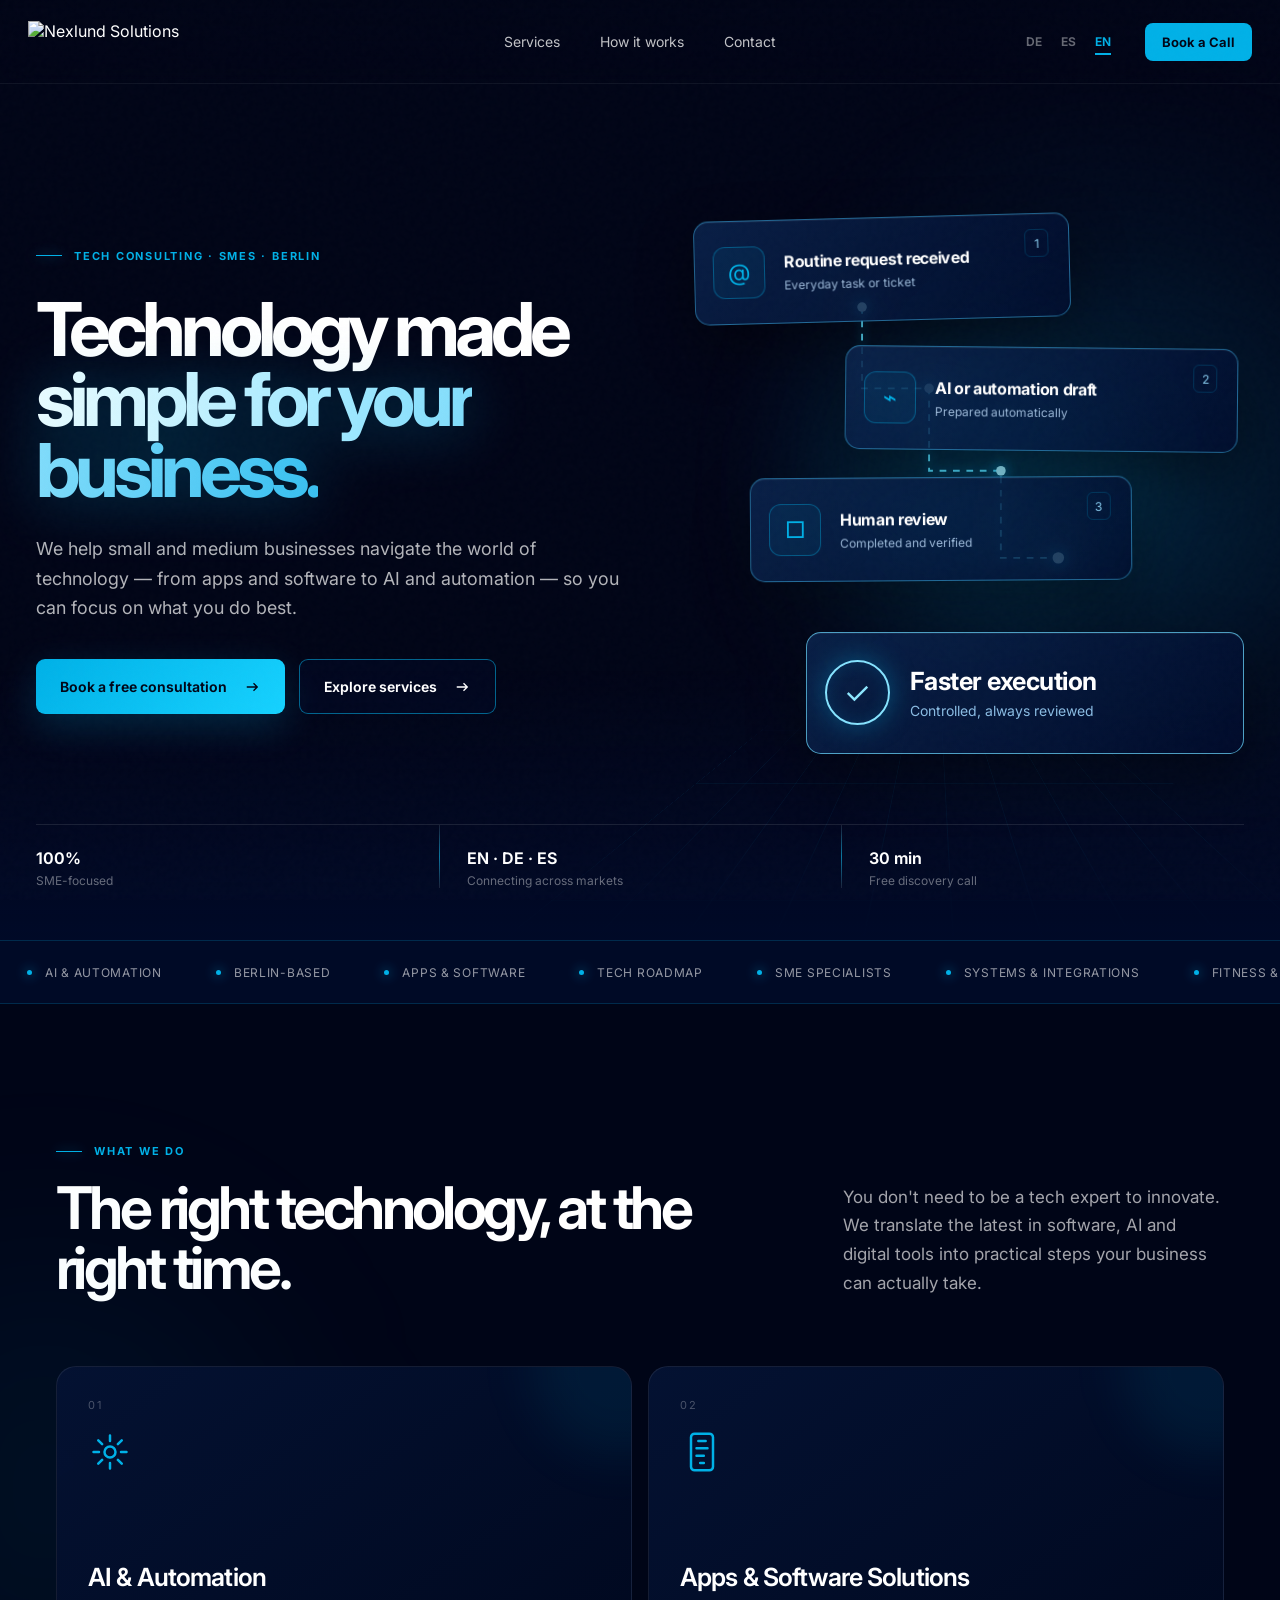
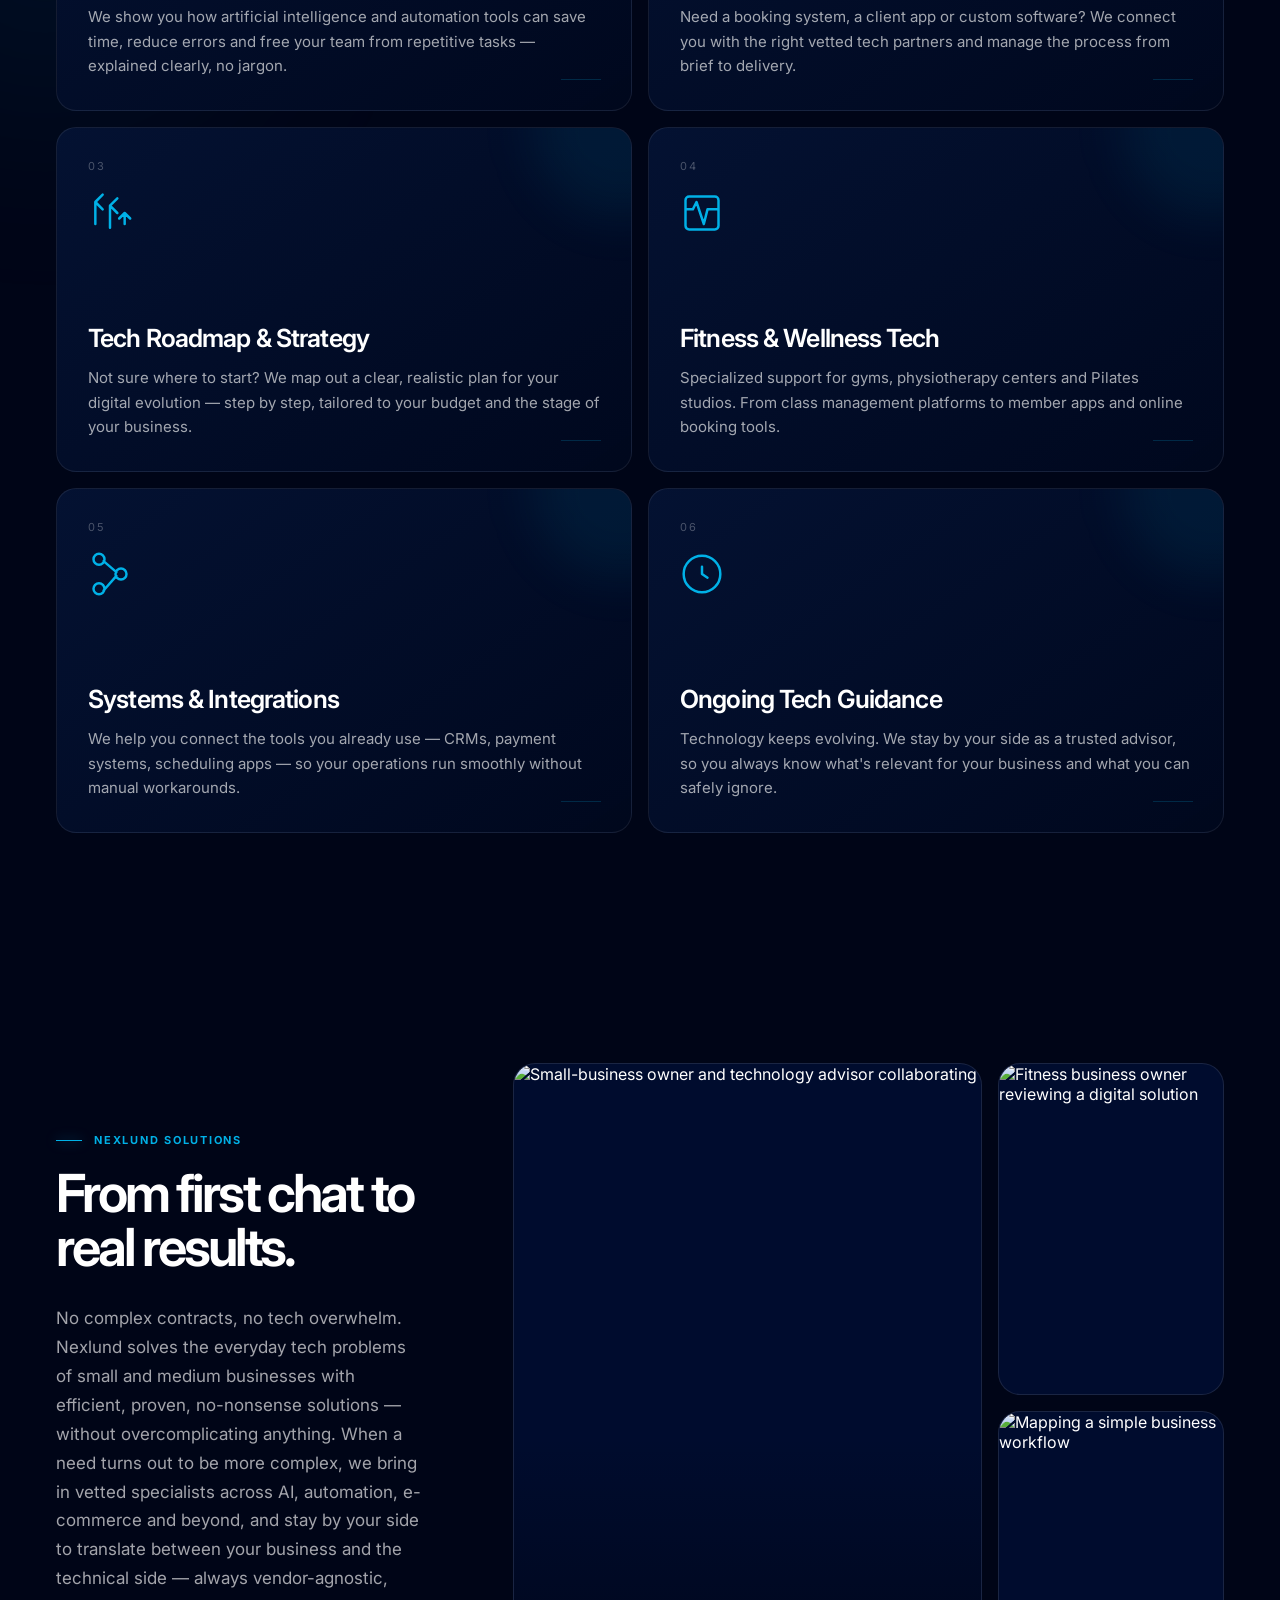
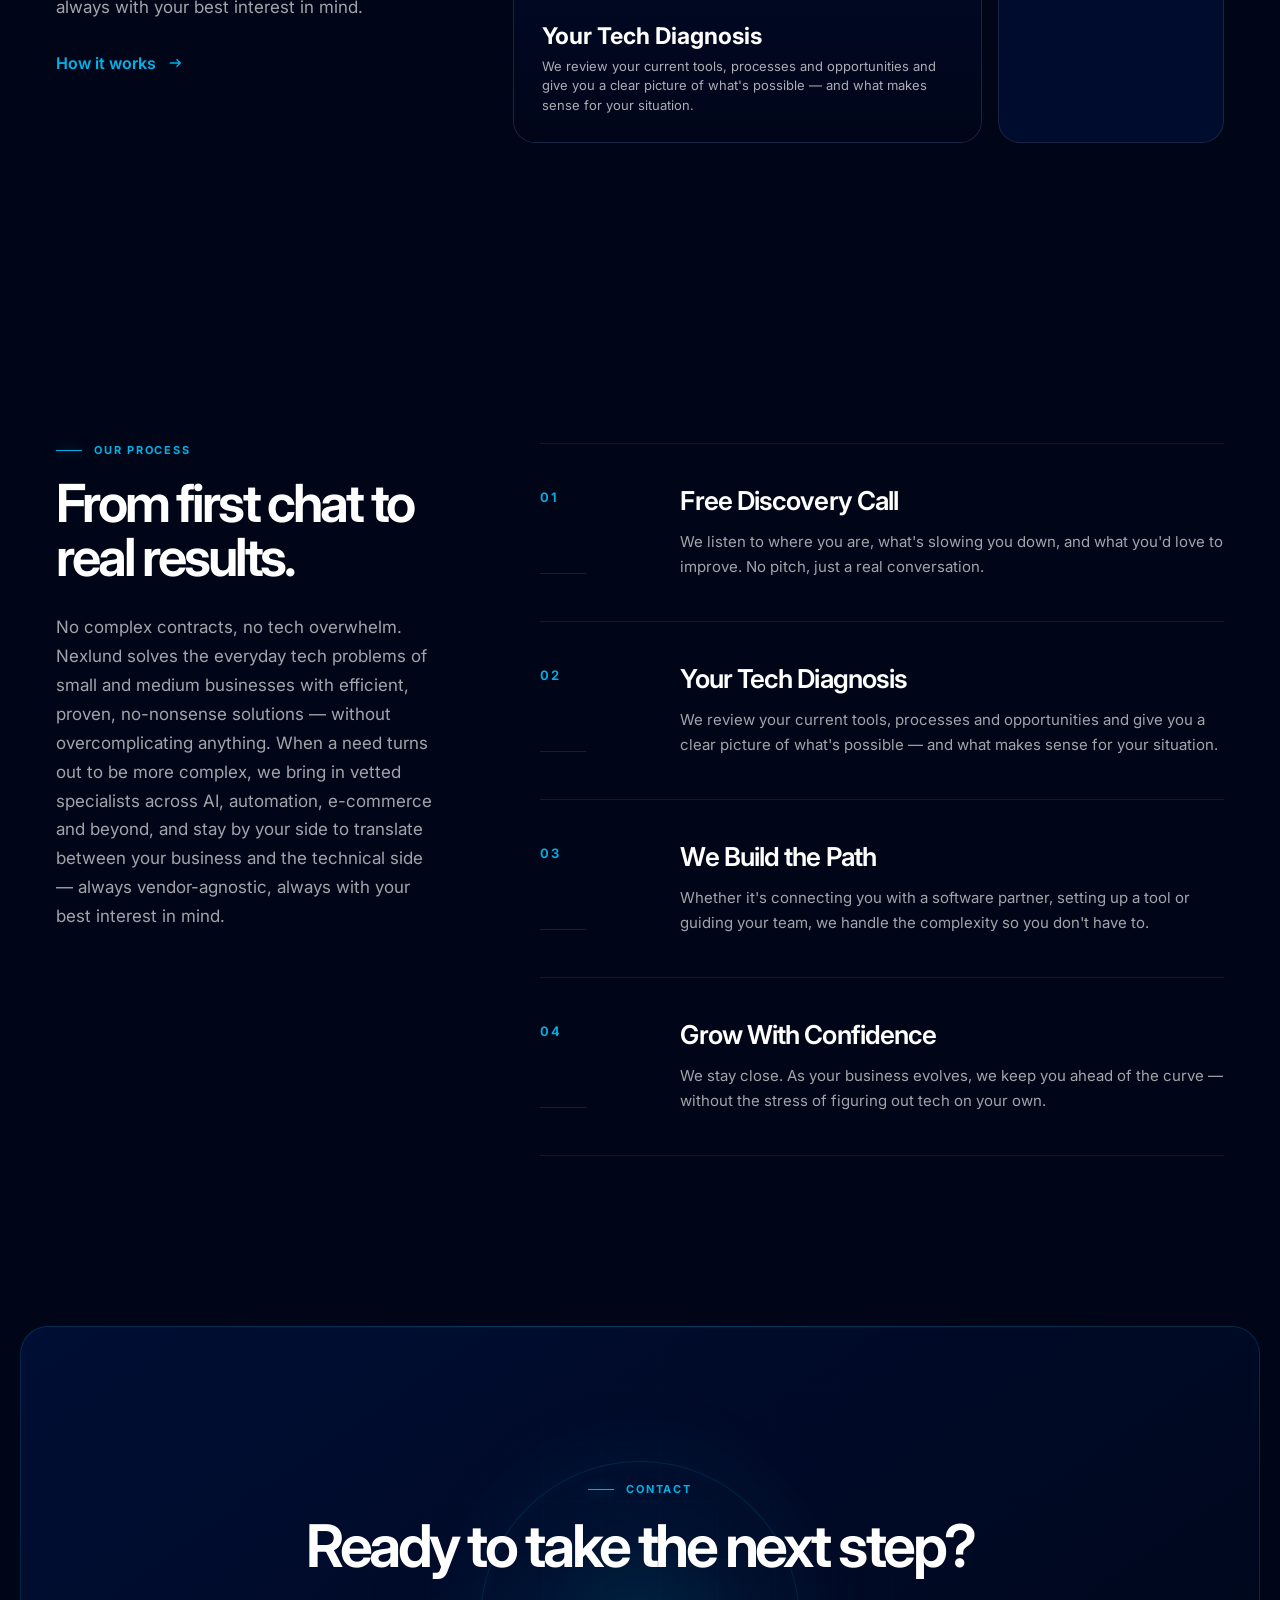
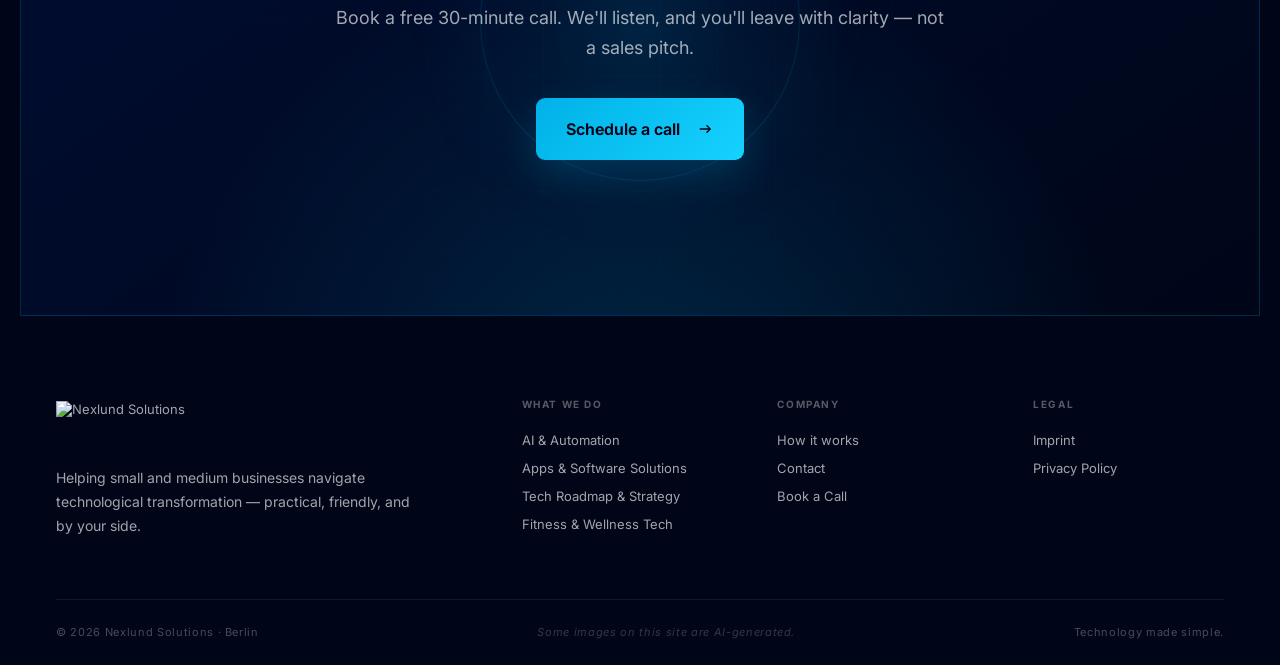
==== en/index.html @ a43f94d7 "Rename ENindex.html to en/index.html" ====
<!doctype html>
<html lang="en">
  <head>
    <meta charset="UTF-8" />
    <meta name="viewport" content="width=device-width, initial-scale=1.0" />
    <title>Tech Consulting, AI &amp; Automation for SMEs | Nexlund</title>
    <meta name="description" content="Nexlund helps small and medium businesses simplify technology with apps, software, AI and automation. Based in Berlin. Book a free consultation." />
    <link rel="canonical" href="https://nexlund.tech/en/" />
    <link rel="alternate" hreflang="de" href="https://nexlund.tech/" />
    <link rel="alternate" hreflang="es" href="https://nexlund.tech/es/" />
    <link rel="alternate" hreflang="en" href="https://nexlund.tech/en/" />
    <link rel="alternate" hreflang="x-default" href="https://nexlund.tech/" />
    <meta property="og:type" content="website" />
    <meta property="og:site_name" content="Nexlund Solutions" />
    <meta property="og:locale" content="en_US" />
    <meta property="og:url" content="https://nexlund.tech/en/" />
    <meta property="og:title" content="Tech Consulting, AI &amp; Automation for SMEs | Nexlund" />
    <meta property="og:description" content="Nexlund helps small and medium businesses simplify technology with apps, software, AI and automation. Based in Berlin. Book a free consultation." />
    <meta property="og:image" content="https://nexlund.tech/Images/Logo%20Nexlund.png" />
    <meta name="twitter:card" content="summary" />
    <meta name="twitter:title" content="Tech Consulting, AI &amp; Automation for SMEs | Nexlund" />
    <meta name="twitter:description" content="Nexlund helps small and medium businesses simplify technology with apps, software, AI and automation. Based in Berlin. Book a free consultation." />
    <meta name="twitter:image" content="https://nexlund.tech/Images/Logo%20Nexlund.png" />
    <meta name="theme-color" content="#000517" />
    <link rel="icon" href="/Images/Logo%20Nexlund.png" type="image/png" />
    <link rel="apple-touch-icon" href="/Images/Logo%20Nexlund.png" />
    <link rel="preconnect" href="https://fonts.googleapis.com" />
    <link rel="preconnect" href="https://fonts.gstatic.com" crossorigin />
    <link href="https://fonts.googleapis.com/css2?family=Inter:wght@400;500;600;700&amp;display=swap" rel="stylesheet" />
    <link rel="stylesheet" href="/assets/site.css" />
    <script type="module" src="/assets/site.js"></script>
  </head>
  <body>
    <div id="root"><main><header class="site-header"><a class="brand" href="#home" aria-label="Nexlund home"><img alt="Nexlund Solutions" src="/Images/Logo Nexlund.png"></a><nav aria-label="Main navigation"><a href="#services">Services</a><a href="#how">How it works</a><a href="#contact">Contact</a></nav><div class="header-actions"><div class="language" aria-label="Language selector"><a class="" href="/" lang="de" hreflang="de">de</a><a class="" href="/es/" lang="es" hreflang="es">es</a><a class="active" href="/en/" aria-current="page" lang="en" hreflang="en">en</a></div><a class="nav-cta" href="#contact">Book a Call</a></div><button class="menu-button " aria-label="Toggle menu" aria-expanded="false"><i></i><i></i><i></i></button></header><div class="mobile-nav "><a href="#services">Services</a><a href="#how">How it works</a><a href="#contact">Contact</a><div class="language"><a class="" href="/" lang="de" hreflang="de">de</a><a class="" href="/es/" lang="es" hreflang="es">es</a><a class="active" href="/en/" aria-current="page" lang="en" hreflang="en">en</a></div></div><section class="hero" id="home"><div class="hero-grid"></div><div class="hero-copy"><div class="eyebrow"><span></span>Tech Consulting · SMEs · Berlin</div><h1>Technology made<br><strong>simple for your business.</strong></h1><p>We help small and medium businesses navigate the world of technology — from apps and software to AI and automation — so you can focus on what you do best.</p><div class="hero-actions"><a class="button primary" href="#contact">Book a free consultation<svg viewBox="0 0 24 24" aria-hidden="true"><path d="M5 12h14m-5-5 5 5-5 5"></path></svg></a><a class="button secondary" href="#services">Explore services<svg viewBox="0 0 24 24" aria-hidden="true"><path d="M5 12h14m-5-5 5 5-5 5"></path></svg></a></div></div><div class="workflow" aria-label="Example of a simple AI-assisted workflow"><div class="workflow-glow"></div><div class="flow-card flow-one"><span class="flow-icon">@</span><span><b>Routine request received</b><small>Everyday task or ticket</small></span><em>1</em></div><div class="flow-card flow-two"><span class="flow-icon">⌁</span><span><b>AI or automation draft</b><small>Prepared automatically</small></span><em>2</em></div><div class="flow-card flow-three"><span class="flow-icon">□</span><span><b>Human review</b><small>Completed and verified</small></span><em>3</em></div><div class="flow-card flow-result"><span class="result-check">✓</span><span><b>Faster execution</b><small>Controlled, always reviewed</small></span></div><svg class="flow-line" viewBox="0 0 430 470" aria-hidden="true"><path d="M115 70v85h70v86h75v91h60"></path><circle cx="115" cy="70" r="5"></circle><circle cx="185" cy="155" r="5"></circle><circle cx="260" cy="241" r="5"></circle><circle cx="320" cy="332" r="6"></circle></svg></div><div class="outcomes" aria-label="Highlights"><div><span>100%</span><small>SME-focused</small></div><div><span>EN · DE · ES</span><small>Connecting across markets</small></div><div><span>30 min</span><small>Free discovery call</small></div></div></section><div class="ticker" aria-hidden="true"><div><span><i></i>AI &amp; Automation</span><span><i></i>Berlin-based</span><span><i></i>Apps &amp; Software</span><span><i></i>Tech Roadmap</span><span><i></i>SME Specialists</span><span><i></i>Systems &amp; Integrations</span><span><i></i>Fitness &amp; Wellness Tech</span><span><i></i>No jargon</span><span><i></i>AI &amp; Automation</span><span><i></i>Berlin-based</span><span><i></i>Apps &amp; Software</span><span><i></i>Tech Roadmap</span></div></div><section class="section services-section" id="services"><div class="section-head"><div><div class="eyebrow"><span></span>What we do</div><h2>The right technology, at the right time.</h2></div><p>You don't need to be a tech expert to innovate. We translate the latest in software, AI and digital tools into practical steps your business can actually take.</p></div><div class="service-grid"><article class="service-card service-1"><span class="service-index">01</span><svg viewBox="0 0 24 24" aria-hidden="true"><path d="M12 3v3m0 12v3M3 12h3m12 0h3M5.6 5.6l2.1 2.1m8.6 8.6 2.1 2.1m0-12.8-2.1 2.1M7.7 16.3l-2.1 2.1M9 12a3 3 0 1 0 6 0 3 3 0 0 0-6 0Z"></path></svg><h3>AI &amp; Automation</h3><p>We show you how artificial intelligence and automation tools can save time, reduce errors and free your team from repetitive tasks — explained clearly, no jargon.</p><i class="card-line"></i></article><article class="service-card service-2"><span class="service-index">02</span><svg viewBox="0 0 24 24" aria-hidden="true"><path d="M8 2h8a2 2 0 0 1 2 2v16a2 2 0 0 1-2 2H8a2 2 0 0 1-2-2V4a2 2 0 0 1 2-2Zm2 4h4m-5 4h6m-6 4h4m-2 4h2"></path></svg><h3>Apps &amp; Software Solutions</h3><p>Need a booking system, a client app or custom software? We connect you with the right vetted tech partners and manage the process from brief to delivery.</p><i class="card-line"></i></article><article class="service-card service-3"><span class="service-index">03</span><svg viewBox="0 0 24 24" aria-hidden="true"><path d="M4 18V6m0 0 4 4M4 6l4-4m4 18V8m0 0 4 4m-4-4 4-4m4 14v-6m0 0-3 3m3-3 3 3"></path></svg><h3>Tech Roadmap &amp; Strategy</h3><p>Not sure where to start? We map out a clear, realistic plan for your digital evolution — step by step, tailored to your budget and the stage of your business.</p><i class="card-line"></i></article><article class="service-card service-4"><span class="service-index">04</span><svg viewBox="0 0 24 24" aria-hidden="true"><path d="M3 10h4l2-4 4 12 2-8h6M5 21h14a2 2 0 0 0 2-2V5a2 2 0 0 0-2-2H5a2 2 0 0 0-2 2v14a2 2 0 0 0 2 2Z"></path></svg><h3>Fitness &amp; Wellness Tech</h3><p>Specialized support for gyms, physiotherapy centers and Pilates studios. From class management platforms to member apps and online booking tools.</p><i class="card-line"></i></article><article class="service-card service-5"><span class="service-index">05</span><svg viewBox="0 0 24 24" aria-hidden="true"><path d="M6 7a3 3 0 1 0 0-6 3 3 0 0 0 0 6Zm12 8a3 3 0 1 0 0-6 3 3 0 0 0 0 6ZM6 23a3 3 0 1 0 0-6 3 3 0 0 0 0 6Zm2.5-18 7 6m-7 10 7-8"></path></svg><h3>Systems &amp; Integrations</h3><p>We help you connect the tools you already use — CRMs, payment systems, scheduling apps — so your operations run smoothly without manual workarounds.</p><i class="card-line"></i></article><article class="service-card service-6"><span class="service-index">06</span><svg viewBox="0 0 24 24" aria-hidden="true"><path d="M12 22a10 10 0 1 0 0-20 10 10 0 0 0 0 20Zm0-14v4l3 2"></path></svg><h3>Ongoing Tech Guidance</h3><p>Technology keeps evolving. We stay by your side as a trusted advisor, so you always know what's relevant for your business and what you can safely ignore.</p><i class="card-line"></i></article></div></section><section class="story-section"><div class="story-copy"><div class="eyebrow"><span></span>Nexlund Solutions</div><h2>From first chat to real results.</h2><p>No complex contracts, no tech overwhelm. Nexlund solves the everyday tech problems of small and medium businesses with efficient, proven, no-nonsense solutions — without overcomplicating anything. When a need turns out to be more complex, we bring in vetted specialists across AI, automation, e-commerce and beyond, and stay by your side to translate between your business and the technical side — always vendor-agnostic, always with your best interest in mind.</p><a class="text-link" href="#how">How it works<svg viewBox="0 0 24 24" aria-hidden="true"><path d="M5 12h14m-5-5 5 5-5 5"></path></svg></a></div><div class="photo-grid"><figure class="photo-main"><img loading="lazy" decoding="async" alt="Small-business owner and technology advisor collaborating" src="/assets/story-1.webp"><figcaption><b>Your Tech Diagnosis</b><span>We review your current tools, processes and opportunities and give you a clear picture of what's possible — and what makes sense for your situation.</span></figcaption></figure><figure class="photo-small photo-fitness"><img loading="lazy" decoding="async" alt="Fitness business owner reviewing a digital solution" src="/assets/story-2.webp"></figure><figure class="photo-small photo-detail"><img loading="lazy" decoding="async" alt="Mapping a simple business workflow" src="/assets/story-3.webp"></figure></div></section><section class="section process-section" id="how"><div class="process-title"><div class="eyebrow"><span></span>Our process</div><h2>From first chat to real results.</h2><p>No complex contracts, no tech overwhelm. Nexlund solves the everyday tech problems of small and medium businesses with efficient, proven, no-nonsense solutions — without overcomplicating anything. When a need turns out to be more complex, we bring in vetted specialists across AI, automation, e-commerce and beyond, and stay by your side to translate between your business and the technical side — always vendor-agnostic, always with your best interest in mind.</p></div><div class="process-list"><article><div class="step-marker"><span>01</span><i></i></div><div><h3>Free Discovery Call</h3><p>We listen to where you are, what's slowing you down, and what you'd love to improve. No pitch, just a real conversation.</p></div></article><article><div class="step-marker"><span>02</span><i></i></div><div><h3>Your Tech Diagnosis</h3><p>We review your current tools, processes and opportunities and give you a clear picture of what's possible — and what makes sense for your situation.</p></div></article><article><div class="step-marker"><span>03</span><i></i></div><div><h3>We Build the Path</h3><p>Whether it's connecting you with a software partner, setting up a tool or guiding your team, we handle the complexity so you don't have to.</p></div></article><article><div class="step-marker"><span>04</span><i></i></div><div><h3>Grow With Confidence</h3><p>We stay close. As your business evolves, we keep you ahead of the curve — without the stress of figuring out tech on your own.</p></div></article></div></section><section class="cta-section" id="contact"><div class="cta-orb"></div><div class="eyebrow"><span></span>Contact</div><h2>Ready to take the next step?</h2><p>Book a free 30-minute call. We'll listen, and you'll leave with clarity — not a sales pitch.</p><a class="button primary large" href="https://calendly.com/martinus-sk/nexlund" target="_blank" rel="noopener">Schedule a call<svg viewBox="0 0 24 24" aria-hidden="true"><path d="M5 12h14m-5-5 5 5-5 5"></path></svg></a></section><footer><div class="footer-main"><div><a class="brand" href="#home" aria-label="Nexlund home"><img alt="Nexlund Solutions" src="/Images/Logo Nexlund.png"></a><p>Helping small and medium businesses navigate technological transformation — practical, friendly, and by your side.</p></div><div><b>What we do</b><a href="#services">AI &amp; Automation</a><a href="#services">Apps &amp; Software Solutions</a><a href="#services">Tech Roadmap &amp; Strategy</a><a href="#services">Fitness &amp; Wellness Tech</a></div><div><b>Company</b><a href="#how">How it works</a><a href="#contact">Contact</a><a href="#contact">Book a Call</a></div><div><b>Legal</b><button>Imprint</button><button>Privacy Policy</button></div></div><div class="footer-bottom"><span>© 2026 Nexlund Solutions · Berlin</span><span>Some images on this site are AI-generated.</span><span>Technology made simple.</span></div></footer></main></div>
  </body>
</html>
---- assets/site.css ----
:root{--night:#000517;--deep:#000c2e;--ink:#00091f;--cyan:#00b1e7;--cyan-dark:#0089b8;--white:#fff;--muted:#ffffffa3;--muted-soft:#fff6;--line:#00b1e733;--line-soft:#ffffff14}*{box-sizing:border-box}html{scroll-behavior:smooth}body{background:var(--night);color:var(--white);font-family:var(--font-geist,Inter), Arial, sans-serif;margin:0;overflow-x:hidden}button,a{font:inherit}a,button{color:inherit}::selection{background:var(--cyan);color:var(--night)}body:before{content:"";pointer-events:none;z-index:50;opacity:.13;background-image:url("data:image/svg+xml,%3Csvg viewBox='0 0 180 180' xmlns='http://www.w3.org/2000/svg'%3E%3Cfilter id='n'%3E%3CfeTurbulence type='fractalNoise' baseFrequency='.92' numOctaves='3' stitchTiles='stitch'/%3E%3C/filter%3E%3Crect width='100%25' height='100%25' filter='url(%23n)' opacity='.14'/%3E%3C/svg%3E");position:fixed;inset:0}.site-header{z-index:40;-webkit-backdrop-filter:blur(18px);backdrop-filter:blur(18px);background:linear-gradient(#000517fa,#000517c2);border-bottom:1px solid #ffffff0f;grid-template-columns:1fr auto 1fr;align-items:center;gap:42px;height:84px;padding:0 max(28px,50vw - 720px);display:grid;position:fixed;inset:0 0 auto}.brand{align-items:center;width:max-content;text-decoration:none;display:inline-flex}.brand img{object-fit:contain;width:auto;height:42px;display:block}.site-header nav{align-items:center;gap:40px;display:flex}.site-header nav a{color:#ffffffc2;white-space:nowrap;font-size:14px;text-decoration:none;transition:color .25s}.site-header nav a:hover{color:var(--cyan)}.header-actions{justify-self:end;align-items:center;gap:26px;display:flex}.language{gap:3px;display:flex}.language a{color:var(--muted-soft);text-transform:uppercase;cursor:pointer;background:0 0;border:0;padding:9px 8px;font-size:12px;font-weight:650;position:relative}.language a:after{content:"";background:var(--cyan);height:2px;transition:transform .22s;position:absolute;bottom:3px;left:8px;right:8px;transform:scaleX(0)}.language a.active{color:var(--cyan)}.language a.active:after{transform:scaleX(1)}.nav-cta{background:var(--cyan);color:var(--night);border-radius:8px;padding:11px 17px;font-size:13px;font-weight:680;text-decoration:none;transition:transform .2s,box-shadow .2s}.nav-cta:hover{transform:translateY(-2px);box-shadow:0 10px 30px #00b1e742}.menu-button{border:1px solid var(--line);cursor:pointer;background:#00b1e70d;border-radius:50%;justify-self:end;width:42px;height:42px;padding:10px 9px;display:none}.menu-button i{background:var(--cyan);height:1px;margin:5px 0;transition:all .2s;display:block}.menu-button.open i:first-child{transform:translateY(6px)rotate(45deg)}.menu-button.open i:nth-child(2){opacity:0}.menu-button.open i:last-child{transform:translateY(-6px)rotate(-45deg)}.mobile-nav{display:none}.hero{grid-template-columns:minmax(0,1.03fr) minmax(470px,.97fr);align-items:center;gap:50px;max-width:1600px;min-height:940px;margin:0 auto;padding:178px max(36px,50% - 685px) 155px;display:grid;position:relative;overflow:hidden}.hero:before{content:"";filter:blur(20px);background:radial-gradient(circle,#00b1e72b,#00b1e70a 44%,#0000 70%);border-radius:50%;width:850px;height:850px;animation:8s ease-in-out infinite breathe;position:absolute;top:60px;right:-260px}.hero:after{content:"";pointer-events:none;background:linear-gradient(#0000,#000c2eb8);height:270px;position:absolute;inset:auto 0 0}.hero-grid{z-index:-1;opacity:.42;transform-origin:bottom;background-image:linear-gradient(var(--line) 1px,transparent 1px),linear-gradient(90deg,var(--line) 1px,transparent 1px);background-size:72px 72px;position:absolute;inset:80px 0 0 46%;transform:perspective(560px)rotateX(58deg)scale(1.25);-webkit-mask-image:linear-gradient(#0000 0,#000 28% 75%,#0000 100%);mask-image:linear-gradient(#0000 0,#000 28% 75%,#0000 100%)}.hero-copy{z-index:3;max-width:760px;animation:.75s both heroIn;position:relative}.eyebrow{color:var(--cyan);text-transform:uppercase;letter-spacing:.16em;align-items:center;gap:12px;font-size:11px;font-weight:690;display:flex}.eyebrow span{background:var(--cyan);width:26px;height:1px;box-shadow:0 0 12px #00b1e7b3}.hero h1{letter-spacing:-.068em;max-width:760px;margin:31px 0 29px;font-size:clamp(62px,5.8vw,92px);font-weight:710;line-height:.95}.hero h1 strong{background:linear-gradient(100deg,#eafcff 0%,#9fe8ff 22%,#3fc3f2 48%,#0aa3e0 72%,#0a6fb8 100%);background-size:200% auto;-webkit-background-clip:text;background-clip:text;color:transparent;-webkit-text-fill-color:transparent;filter:drop-shadow(0 2px 30px #00b1e759);font-weight:inherit;animation:9s ease-in-out infinite heroShine}@keyframes heroShine{0%,100%{background-position:0% 50%}50%{background-position:100% 50%}}.hero-copy>p{color:#ffffffb3;max-width:650px;margin:0;font-size:clamp(17px,1.4vw,20px);line-height:1.64}.hero-actions{gap:14px;margin-top:37px;display:flex}.button{border-radius:9px;justify-content:center;align-items:center;gap:16px;min-height:55px;padding:0 24px;font-size:14px;font-weight:650;text-decoration:none;transition:transform .22s,box-shadow .22s,border-color .22s,background .22s;display:inline-flex}.button svg,.text-link svg{fill:none;stroke:currentColor;stroke-width:1.8px;width:18px;height:18px;transition:transform .22s}.button:hover,.text-link:hover{transform:translateY(-2px)}.button:hover svg,.text-link:hover svg{transform:translate(4px)}.button.primary{color:var(--night);background:linear-gradient(135deg,#00b1e7,#16d2ff);box-shadow:0 12px 38px #00b1e733}.button.primary:hover{box-shadow:0 18px 45px #00b1e754}.button.secondary{color:#fff;-webkit-backdrop-filter:blur(12px);backdrop-filter:blur(12px);background:#000c2e61;border:1px solid #00b1e78c}.button.secondary:hover{border-color:var(--cyan);background:#00b1e714}.workflow{z-index:3;height:560px;animation:.8s .13s both heroIn;position:relative}.workflow-glow{filter:blur(42px);background:radial-gradient(circle,#00b1e733,#0000 60%);position:absolute;inset:20% 0}.flow-card{-webkit-backdrop-filter:blur(18px);backdrop-filter:blur(18px);background:linear-gradient(135deg,#0a234ce0,#000c2ebf);border:1px solid #44c7ff75;border-radius:15px;grid-template-columns:56px 1fr 26px;align-items:center;gap:15px;height:104px;padding:15px 18px;display:grid;position:absolute;box-shadow:0 22px 55px #00000059,inset 0 1px #ffffff0f}.flow-card b{letter-spacing:-.02em;font-size:16px;display:block}.flow-card small{color:#9bb8d8;margin-top:6px;font-size:12px;display:block}.flow-card em{border:1px solid var(--line);color:#87cbef;border-radius:6px;align-self:start;place-items:center;width:24px;height:28px;font-size:12px;font-style:normal;display:grid}.flow-icon{width:52px;height:52px;color:var(--cyan);background:#00b1e70f;border:1px solid #00b1e761;border-radius:12px;place-items:center;font-size:23px;display:grid}.flow-one{width:67%;animation:6s ease-in-out infinite cardFloat;top:15px;left:2%;transform:rotate(-1.5deg)}.flow-two{width:70%;animation:7s ease-in-out 1s infinite cardFloat;top:145px;right:1%;transform:rotate(.6deg)}.flow-three{width:68%;animation:6.5s ease-in-out .6s infinite cardFloat;top:275px;left:12%;transform:rotate(-.4deg)}.flow-result{border-color:#6cdbffb3;grid-template-columns:70px 1fr;width:78%;height:122px;animation:7.5s ease-in-out 1.5s infinite cardFloat;bottom:8px;right:0}.flow-result b{font-size:25px}.flow-result small{color:#8abce3;font-size:14px}.result-check{color:#8ee7ff;border:2px solid #85e3ff;border-radius:50%;place-items:center;width:65px;height:65px;font-size:31px;display:grid;box-shadow:0 0 28px #00b1e75c,inset 0 0 17px #00b1e724}.flow-line{z-index:-1;width:74%;height:450px;position:absolute;inset:38px 0 auto 12%;overflow:visible}.flow-line path{fill:none;stroke:#59dfff;stroke-width:2px;stroke-dasharray:7 7;filter:drop-shadow(0 0 5px #00b1e7cc);animation:14s linear infinite dash}.flow-line circle{fill:#a9efff;filter:drop-shadow(0 0 7px #00b1e7)}.outcomes{z-index:4;border-top:1px solid #ffffff1a;grid-template-columns:repeat(3,1fr);display:grid;position:absolute;bottom:52px;left:max(36px,50% - 685px);right:max(36px,50% - 685px)}.outcomes div{border-left:1px solid #ffffff1a;padding:23px 27px 0}.outcomes div:first-child{border-left:0;padding-left:0}.outcomes span{color:#fff;font-size:16px;font-weight:650;display:block}.outcomes small{color:var(--muted-soft);margin-top:5px;font-size:12px;display:block}.ticker{border-block:1px solid var(--line);background:#000a26;overflow:hidden}.ticker>div{align-items:center;width:max-content;animation:35s linear infinite ticker;display:flex}.ticker span{color:#ffffff94;letter-spacing:.06em;text-transform:uppercase;white-space:nowrap;align-items:center;gap:13px;min-height:62px;padding:0 27px;font-size:12px;display:flex}.ticker i{background:var(--cyan);width:5px;height:5px;box-shadow:0 0 12px var(--cyan);border-radius:50%}.section{max-width:1440px;margin:0 auto;padding:140px 56px}.section-head{grid-template-columns:1.3fr .7fr;align-items:end;gap:80px;margin-bottom:68px;display:grid}.section h2,.story-section h2,.cta-section h2{letter-spacing:-.06em;max-width:850px;margin:20px 0 0;font-size:clamp(42px,4.6vw,72px);font-weight:650;line-height:1.02}.section-head>p,.process-title>p,.story-copy>p{color:var(--muted);margin:0;font-size:17px;line-height:1.7}.services-section{position:relative}.services-section:before{content:"";filter:blur(110px);background:#00b1e70f;border-radius:50%;width:450px;height:450px;position:absolute;top:260px;left:-180px}.service-grid{grid-template-columns:repeat(12,1fr);gap:16px;display:grid;position:relative}.service-card{border:1px solid var(--line-soft);background:linear-gradient(145deg,#041335eb,#00081ef5);border-radius:20px;flex-direction:column;min-height:345px;padding:31px;transition:transform .3s,border-color .3s,box-shadow .3s;display:flex;position:relative;overflow:hidden}.service-card:before{content:"";filter:blur(25px);background:#00b1e714;border-radius:50%;width:180px;height:180px;transition:all .35s;position:absolute;top:-90px;right:-80px}.service-card:hover{border-color:#00b1e761;transform:translateY(-6px);box-shadow:0 24px 55px #00000040}.service-card:hover:before{background:#00b1e724}.service-1,.service-2,.service-5,.service-6,.service-3,.service-4{grid-column:span 6}.service-card svg{fill:none;width:44px;height:44px;stroke:var(--cyan);stroke-width:1.35px;stroke-linecap:round;stroke-linejoin:round;margin-top:18px}.service-index{color:#ffffff47;letter-spacing:.16em;font-size:11px}.service-card h3{letter-spacing:-.035em;margin:auto 0 13px;font-size:25px;font-weight:620;line-height:1.15}.service-card p{max-width:550px;color:var(--muted);margin:0;font-size:15px;line-height:1.65}.card-line{background:var(--line);width:40px;height:1px;position:absolute;bottom:30px;right:30px}.story-section{grid-template-columns:.68fr 1.32fr;align-items:center;gap:90px;max-width:1600px;margin:20px auto 80px;padding:70px max(56px,50% - 720px);display:grid}.story-copy{max-width:480px}.story-copy h2{font-size:clamp(46px,4.1vw,68px)}.story-copy>p{margin-top:30px}.text-link{width:max-content;color:var(--cyan);align-items:center;gap:10px;margin-top:31px;font-weight:620;text-decoration:none;transition:transform .2s;display:flex}.photo-grid{grid-template-rows:1fr 1fr;grid-template-columns:1.35fr .65fr;gap:16px;min-height:680px;display:grid;position:relative}.photo-grid figure{background:var(--deep);border:1px solid #ffffff1a;border-radius:22px;margin:0;position:relative;overflow:hidden}.photo-grid img{object-fit:cover;width:100%;height:100%;transition:transform .7s;display:block}.photo-grid figure:hover img{transform:scale(1.025)}.photo-main{grid-row:span 2}.photo-main:after{content:"";background:linear-gradient(#0000,#000517eb);position:absolute;inset:55% 0 0}.photo-main figcaption{z-index:2;flex-direction:column;display:flex;position:absolute;bottom:27px;left:28px;right:28px}.photo-main figcaption b{font-size:23px}.photo-main figcaption span{color:#ffffffab;margin-top:7px;font-size:13px;line-height:1.5}.process-section{grid-template-columns:.72fr 1.28fr;gap:100px;padding-top:150px;display:grid}.process-title{align-self:start;position:sticky;top:130px}.process-title h2{font-size:clamp(46px,4.1vw,68px)}.process-title>p{max-width:520px;margin-top:29px}.process-list{border-top:1px solid var(--line-soft)}.process-list article{border-bottom:1px solid var(--line-soft);grid-template-columns:115px 1fr;gap:25px;padding:42px 0;display:grid}.step-marker{position:relative}.step-marker span{color:var(--cyan);letter-spacing:.1em;font-size:13px;font-weight:650}.step-marker i{background:var(--line);width:46px;height:1px;position:absolute;bottom:5px;left:0}.process-list h3{letter-spacing:-.035em;margin:0 0 13px;font-size:26px;font-weight:620;line-height:1.15}.process-list p{color:var(--muted);margin:0;font-size:15px;line-height:1.67}.cta-section{border:1px solid var(--line);text-align:center;background:radial-gradient(circle at 50% 120%,#00b1e72e,#0000 52%),linear-gradient(145deg,#000e34,#000618);border-radius:28px 28px 0 0;flex-direction:column;justify-content:center;align-items:center;min-height:590px;margin:30px 20px 0;padding:120px 30px;display:flex;position:relative;overflow:hidden}.cta-section:before{content:"";opacity:.42;background-image:linear-gradient(#00b1e712 1px,#0000 1px),linear-gradient(90deg,#00b1e712 1px,#0000 1px);background-size:58px 58px;position:absolute;inset:0;-webkit-mask-image:radial-gradient(circle,#000,#0000 70%);mask-image:radial-gradient(circle,#000,#0000 70%)}.cta-section>*{z-index:2;position:relative}.cta-section h2{max-width:860px}.cta-section>p{max-width:610px;color:var(--muted);margin:27px auto 35px;font-size:18px;line-height:1.65}.button.large{min-height:62px;padding:0 30px;font-size:16px}.cta-orb{z-index:0;border:1px solid #00b1e729;border-radius:50%;width:320px;height:320px;animation:8s ease-in-out infinite orb;position:absolute;box-shadow:0 0 90px #00b1e714,inset 0 0 90px #00b1e70f}footer{max-width:1440px;margin:0 auto;padding:82px 56px 26px}.footer-main{grid-template-columns:2.1fr 1fr 1fr 1fr;gap:65px;padding-bottom:62px;display:grid}.footer-main>div:first-child p{max-width:360px;color:var(--muted);margin:23px 0 0;font-size:14px;line-height:1.7}.footer-main>div:not(:first-child){flex-direction:column;gap:12px;display:flex}.footer-main b{color:#ffffff57;letter-spacing:.16em;text-transform:uppercase;margin-bottom:10px;font-size:10px}.footer-main a,.footer-main button{width:max-content;color:var(--muted);cursor:pointer;background:0 0;border:0;padding:0;font-size:13px;text-decoration:none;transition:color .2s}.footer-main a:hover,.footer-main button:hover{color:var(--cyan)}.footer-bottom{border-top:1px solid var(--line-soft);color:#ffffff47;letter-spacing:.06em;justify-content:space-between;padding-top:25px;font-size:11px;display:flex}.modal-backdrop{z-index:100;-webkit-backdrop-filter:blur(12px);backdrop-filter:blur(12px);background:#00030ed4;place-items:center;padding:25px;display:grid;position:fixed;inset:0}.modal{background:#020a20;border:1px solid #00b1e740;border-radius:22px;width:min(780px,100%);max-height:min(800px,90vh);padding:45px;position:relative;overflow:auto;box-shadow:0 35px 90px #0000008c}.modal-close{border:1px solid var(--line);width:38px;height:38px;color:var(--cyan);cursor:pointer;background:#00b1e70d;border-radius:50%;font-size:26px;position:absolute;top:17px;right:18px}.modal-kicker{color:var(--cyan);text-transform:uppercase;letter-spacing:.16em;font-size:10px}.modal h2{letter-spacing:-.04em;margin:14px 0 3px;font-size:38px}.modal-sub{color:var(--muted-soft);margin:0 0 30px;font-size:13px}.modal-content{border-top:1px solid var(--line-soft);color:var(--muted);padding-top:15px;font-size:14px;line-height:1.7}.modal-content h3{color:#fff;margin:26px 0 7px;font-size:15px}.modal-content a{color:var(--cyan)}@keyframes heroIn{0%{opacity:0;transform:translateY(24px)}to{opacity:1;transform:translateY(0)}}@keyframes cardFloat{0%,to{translate:0}50%{translate:0 -7px}}@keyframes dash{to{stroke-dashoffset:-140px}}@keyframes ticker{to{transform:translate(-50%)}}@keyframes breathe{0%,to{opacity:.75;transform:scale(1)}50%{opacity:1;transform:scale(1.08)}}@keyframes orb{0%,to{opacity:.6;transform:scale(.95)}50%{opacity:1;transform:scale(1.06)}}@media (width<=1100px){.site-header{grid-template-columns:1fr auto;padding:0 28px}.site-header nav,.header-actions{display:none}.menu-button{display:block}.mobile-nav{z-index:35;border-bottom:1px solid var(--line);-webkit-backdrop-filter:blur(18px);backdrop-filter:blur(18px);opacity:0;background:#000517fa;flex-direction:column;gap:0;padding:12px 28px 26px;transition:all .3s;display:flex;position:fixed;inset:83px 0 auto;transform:translateY(-130%)}.mobile-nav.open{opacity:1;transform:translateY(0)}.mobile-nav>a{border-bottom:1px solid var(--line-soft);padding:17px 0;text-decoration:none}.mobile-nav .language{margin-top:16px}.hero{grid-template-columns:1fr 480px;gap:20px;min-height:1060px;padding:150px 40px 155px}.hero h1{font-size:clamp(58px,7vw,77px)}.workflow{transform-origin:50%;transform:scale(.86)}.section,.story-section{padding-left:35px;padding-right:35px}.story-section{grid-template-columns:.8fr 1.2fr;gap:45px}.photo-grid{min-height:580px}.process-section{gap:60px}}@media (width<=820px){.hero{grid-template-columns:1fr;min-height:auto;padding:145px 24px 175px}.hero h1{font-size:clamp(50px,12vw,74px)}.workflow{width:min(560px,100%);margin:45px auto 0;transform:none}.outcomes{bottom:34px;left:24px;right:24px}.outcomes div{padding:18px 13px 0}.section{padding:100px 24px}.section-head{grid-template-columns:1fr;gap:28px;margin-bottom:45px}.service-card{grid-column:span 12;min-height:310px}.story-section{grid-template-columns:1fr;margin-bottom:0;padding:80px 24px}.story-copy{max-width:650px}.photo-grid{min-height:660px}.process-section{grid-template-columns:1fr;gap:50px}.process-title{position:static}.cta-section{min-height:540px;margin:10px 10px 0;padding:90px 24px}footer{padding:70px 25px 25px}.footer-main{grid-template-columns:1fr 1fr}}@media (width<=560px){.site-header{height:74px;padding:0 18px}.mobile-nav{padding-inline:20px;top:73px}.brand img{height:36px}.hero{padding:124px 18px 244px}.hero-copy>p{font-size:16px}.hero-actions{flex-direction:column;align-items:stretch}.button{width:100%}.workflow{height:465px;margin-top:35px}.flow-card{border-radius:12px;grid-template-columns:43px 1fr 22px;gap:10px;height:88px;padding:12px}.flow-icon{width:40px;height:40px;font-size:18px}.flow-card b{font-size:13px}.flow-card small{margin-top:4px;font-size:10px}.flow-one{width:78%;top:8px}.flow-two{width:81%;top:110px}.flow-three{width:79%;top:213px}.flow-result{grid-template-columns:55px 1fr;width:88%;height:102px;bottom:8px}.result-check{width:52px;height:52px}.flow-result b{font-size:20px}.flow-result small{font-size:11px}.flow-line{width:90%;height:390px;inset:17px 0 auto 4%}.outcomes{grid-template-columns:1fr;bottom:28px}.outcomes div{display:none}.outcomes div:first-child{padding:15px 0 0;display:block}.ticker span{min-height:54px}.section h2,.story-section h2,.cta-section h2{font-size:clamp(40px,12vw,54px)}.service-card{min-height:330px;padding:26px}.photo-grid{grid-template-rows:420px 230px;grid-template-columns:1fr 1fr;min-height:auto}.photo-main{grid-area:auto/span 2}.photo-small{min-height:230px}.process-list article{grid-template-columns:55px 1fr;gap:15px;padding:32px 0}.step-marker i{display:none}.cta-section{border-radius:22px 22px 0 0}.footer-main{grid-template-columns:1fr;gap:42px}.footer-bottom{flex-direction:column;gap:10px}.modal-backdrop{padding:10px}.modal{padding:36px 23px}}@media (prefers-reduced-motion:reduce){html{scroll-behavior:auto}*,:before,:after{transition-duration:.01ms!important;animation-duration:.01ms!important;animation-iteration-count:1!important}}

.button.primary{position:relative;overflow:hidden}.button.primary:after{content:"";background:linear-gradient(115deg,transparent 30%,#ffffff5c 50%,transparent 70%);width:60%;height:100%;position:absolute;top:0;left:-120%;transition:left .65s ease}.button.primary:hover:after{left:120%}.nav-cta{position:relative;overflow:hidden}.nav-cta:after{content:"";background:linear-gradient(115deg,transparent 30%,#ffffff70 50%,transparent 70%);width:60%;height:100%;position:absolute;top:0;left:-120%;transition:left .6s ease}.nav-cta:hover:after{left:120%}.eyebrow span{animation:3.2s ease-in-out infinite eyebrowPulse}@keyframes eyebrowPulse{0%,100%{box-shadow:0 0 12px #00b1e7b3;opacity:1}50%{box-shadow:0 0 22px #00b1e7f0;opacity:.75}}.service-card{isolation:isolate}.service-card:after{content:"";background:linear-gradient(90deg,transparent,var(--cyan),transparent);width:0;height:2px;transition:width .4s ease;position:absolute;top:0;left:50%;transform:translateX(-50%)}.service-card:hover:after{width:70%}.service-card:hover svg{filter:drop-shadow(0 0 8px #00b1e78c);transition:filter .3s}.service-card:hover .card-line{width:64px;background:var(--cyan);box-shadow:0 0 10px #00b1e7a8}.card-line{transition:width .35s ease,background .35s ease,box-shadow .35s ease}.photo-grid figure{transition:box-shadow .4s ease,transform .4s ease}.photo-grid figure:hover{box-shadow:0 20px 60px #00b1e726;transform:translateY(-3px)}.modal{background:linear-gradient(160deg,#031029 0%,#020815 60%,#000208 100%);box-shadow:0 35px 90px #0000008c,0 0 0 1px #00b1e71a inset,0 -1px 0 #00b1e73d inset}.modal-content h3{position:relative;padding-left:14px}.modal-content h3:before{content:"";background:var(--cyan);width:4px;height:14px;border-radius:2px;box-shadow:0 0 8px #00b1e7a8;position:absolute;left:0;top:3px}.outcomes div{position:relative}.outcomes div:not(:first-child):before{content:"";background:linear-gradient(#0000,var(--cyan) 50%,#0000);width:1px;height:100%;position:absolute;left:-1px;top:0;opacity:.6}a:focus-visible,button:focus-visible{outline:2px solid var(--cyan);outline-offset:3px;border-radius:4px}.step-marker i{transition:width .4s ease,background .4s ease}.process-list article:hover .step-marker i{width:70px;background:var(--cyan);box-shadow:0 0 8px #00b1e7a8}.process-list article:hover h3{color:var(--cyan);transition:color .3s ease}.footer-bottom span:nth-child(2){color:#ffffff33;font-style:italic}.cta-orb{background:radial-gradient(circle,#00b1e71f,#0000 70%)}
.language a{text-decoration:none;display:inline-block}
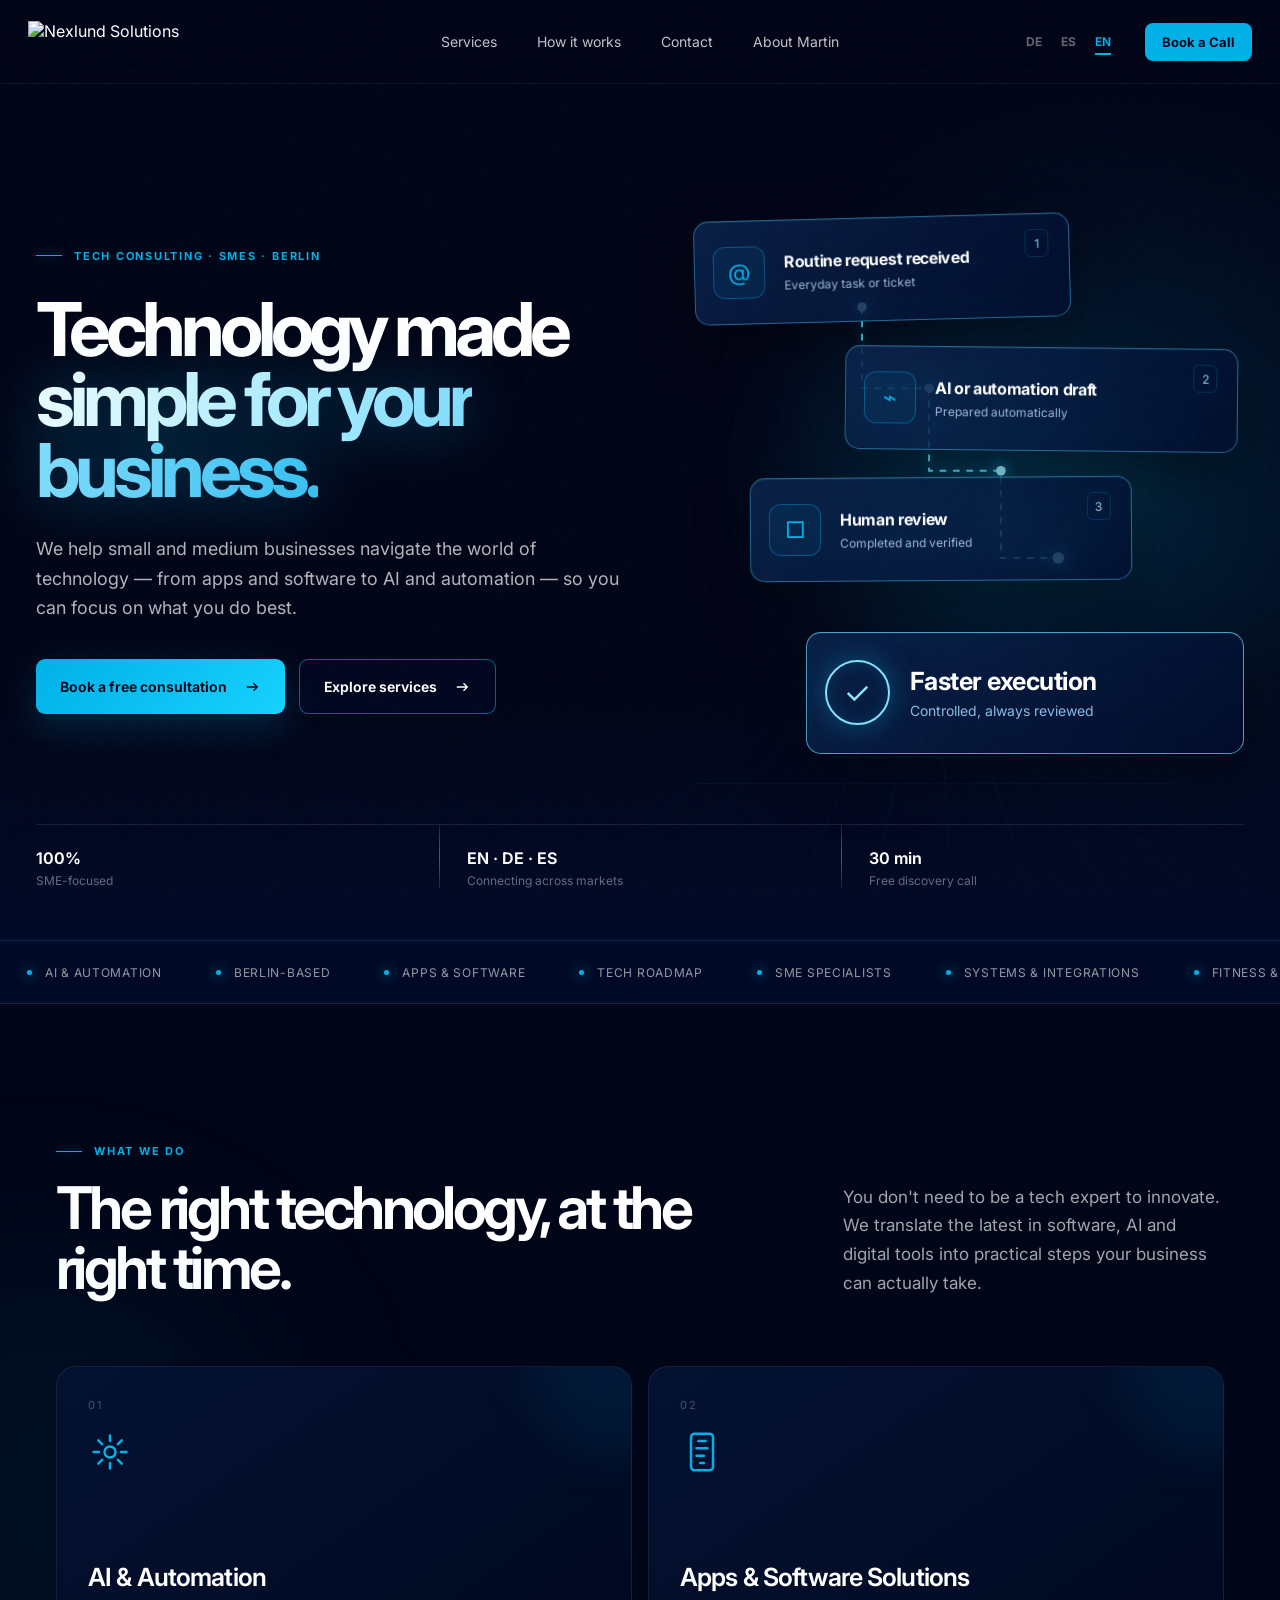
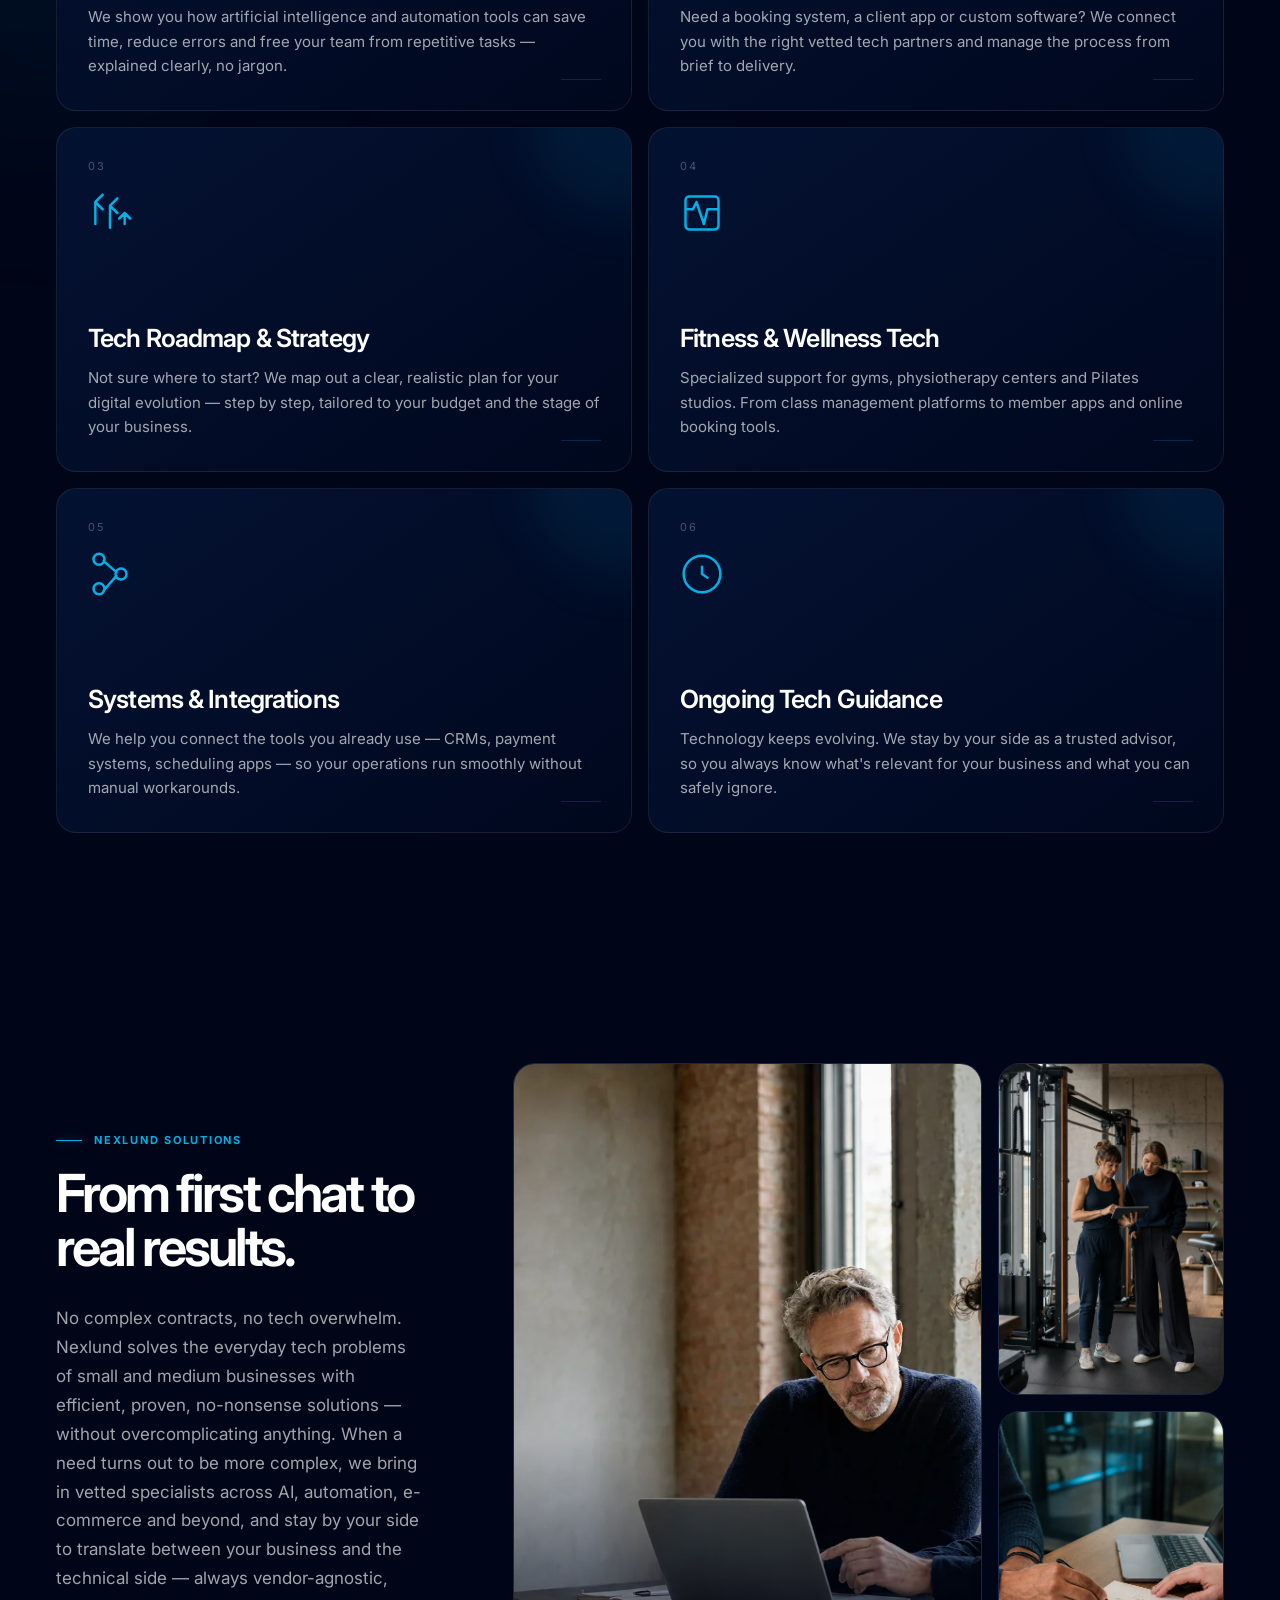
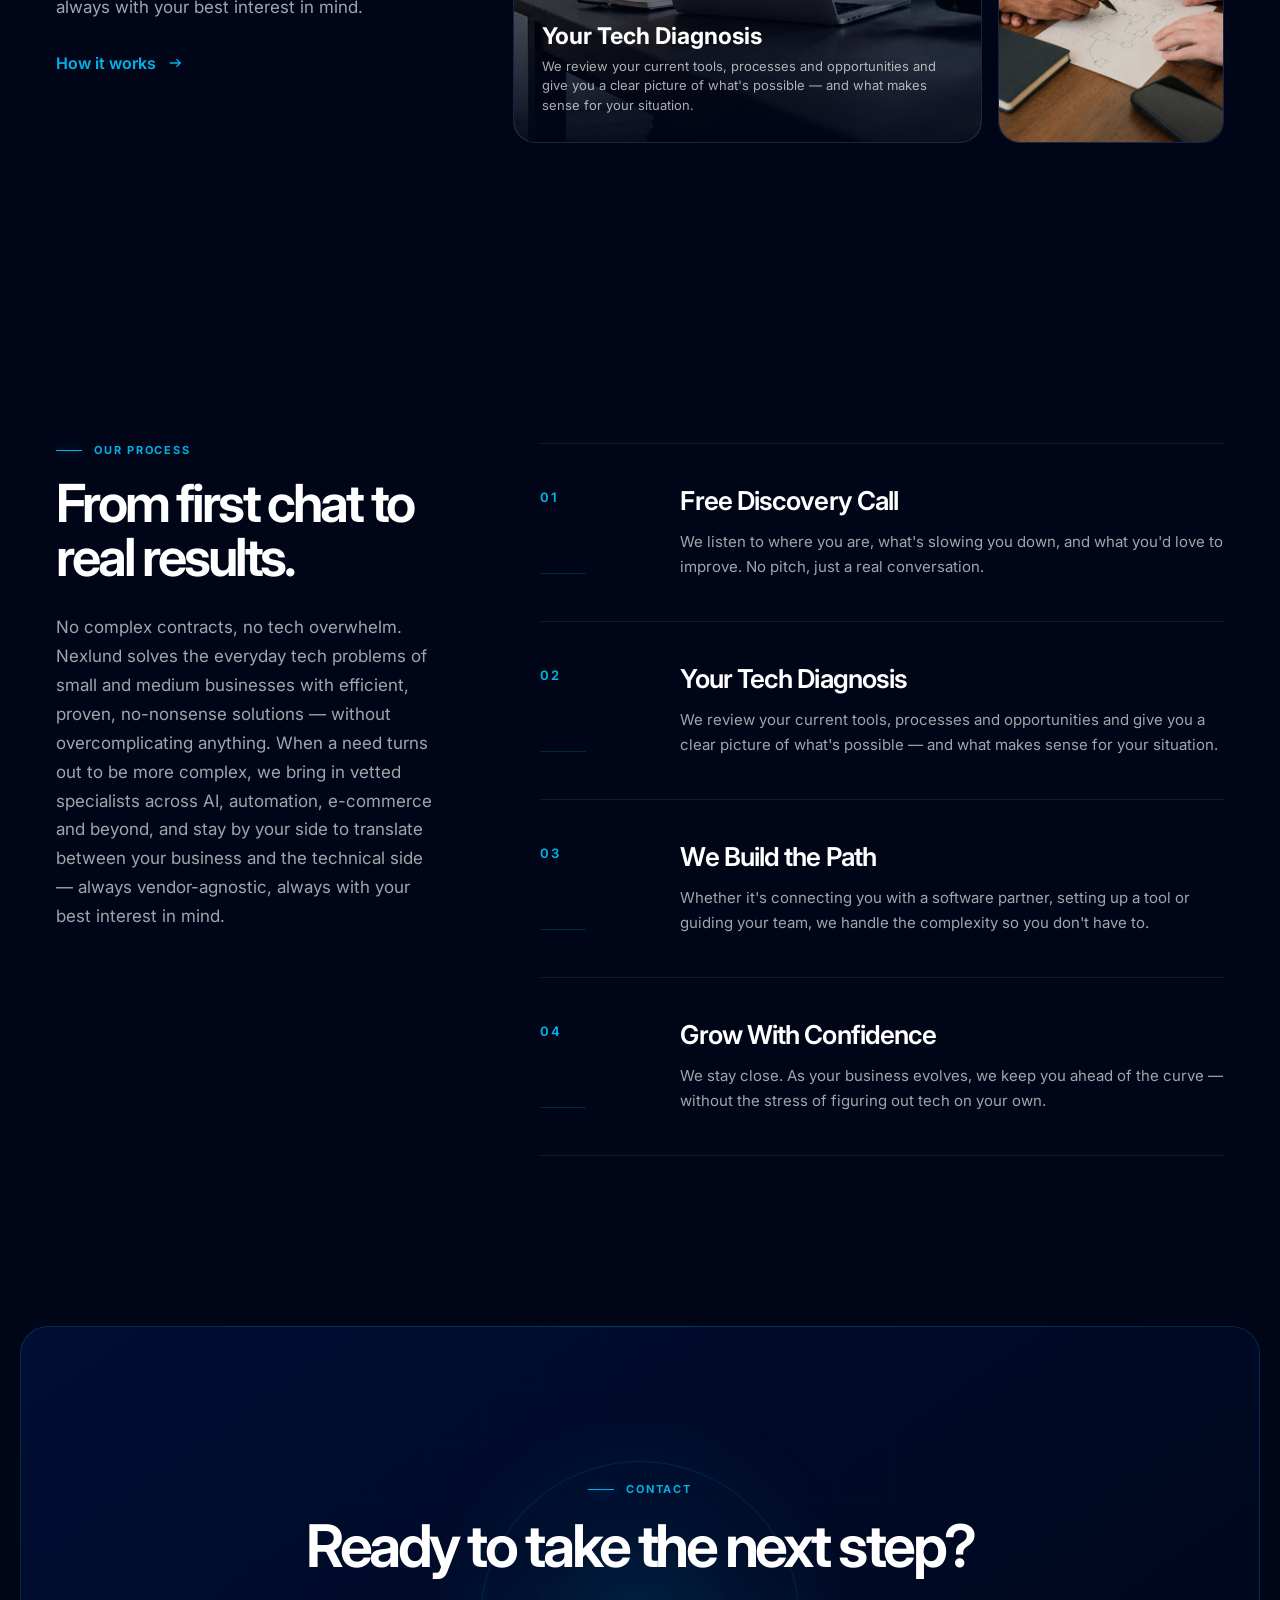
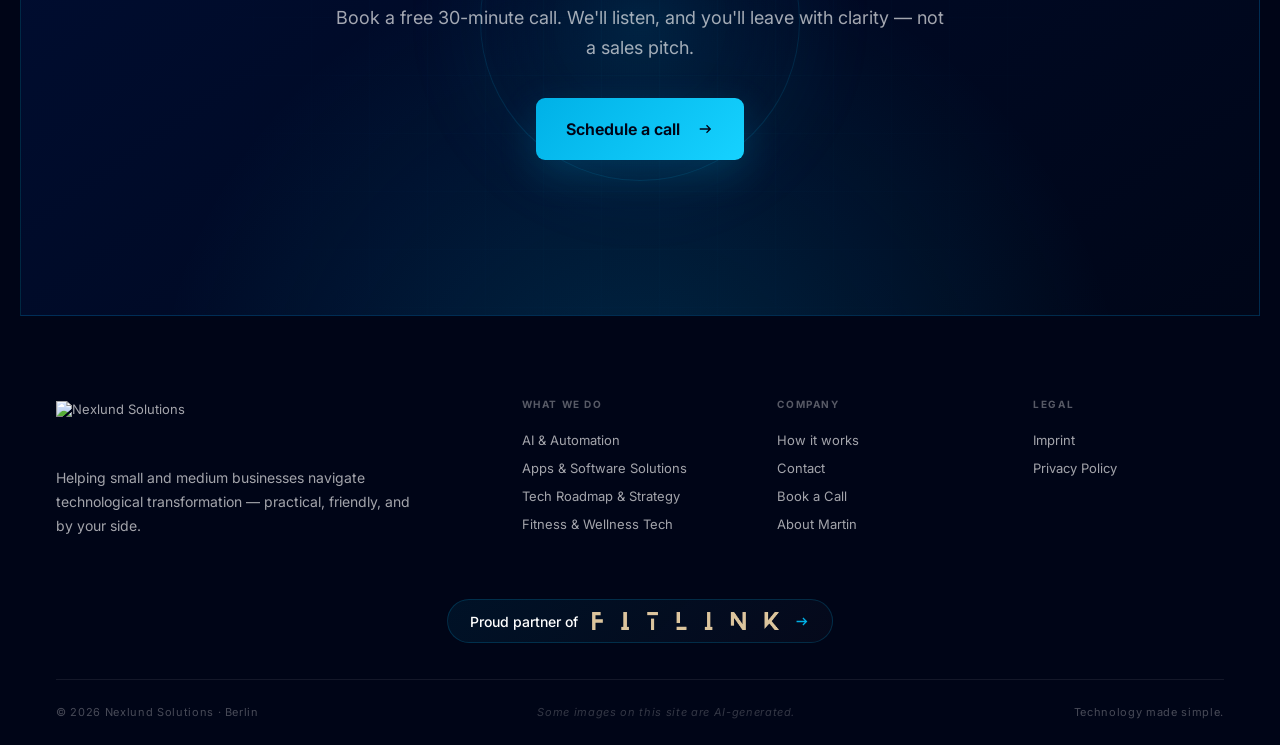
==== commit 385fff98: "Agregar la página de Martin Saldaño Krogslund y el botón de partner de FitLink - Páginas de biografí" ====
--- a/en/index.html
+++ b/en/index.html
@@ -27,10 +27,11 @@
     <link rel="preconnect" href="https://fonts.googleapis.com" />
     <link rel="preconnect" href="https://fonts.gstatic.com" crossorigin />
     <link href="https://fonts.googleapis.com/css2?family=Inter:wght@400;500;600;700&amp;display=swap" rel="stylesheet" />
-    <link rel="stylesheet" href="/assets/site.css" />
-    <script type="module" src="/assets/site.js"></script>
+    <link rel="stylesheet" href="/assets/site.css?v=2" />
+    <script type="module" src="/assets/site.js?v=2"></script>
+    <script type="application/ld+json">{"@context": "https://schema.org", "@graph": [{"@type": ["Organization", "ProfessionalService"], "@id": "https://nexlund.tech/#organization", "name": "Nexlund Solutions", "url": "https://nexlund.tech/en/", "logo": "https://nexlund.tech/Images/Logo%20Nexlund.png", "image": "https://nexlund.tech/Images/Logo%20Nexlund.png", "description": "Nexlund Solutions is a technology consultancy in Berlin for small and medium businesses: AI, automation, apps and software.", "email": "contact@nexlund.tech", "telephone": "+4915159457741", "vatID": "DE463036894", "areaServed": ["DE", "EU"], "availableLanguage": ["de", "es", "en"], "address": {"@type": "PostalAddress", "streetAddress": "Agricolastraße 25", "postalCode": "10555", "addressLocality": "Berlin", "addressCountry": "DE"}, "founder": {"@id": "https://nexlund.tech/#martin-saldano-krogslund"}}, {"@type": "Person", "@id": "https://nexlund.tech/#martin-saldano-krogslund", "name": "Martin Saldaño Krogslund", "jobTitle": "Founder of Nexlund Solutions", "url": "https://nexlund.tech/en/about/", "worksFor": {"@id": "https://nexlund.tech/#organization"}, "sameAs": ["https://fitlinkglobal.com"], "image": "https://nexlund.tech/assets/martin-saldano-krogslund.jpg"}, {"@type": "WebSite", "@id": "https://nexlund.tech/#website", "url": "https://nexlund.tech/en/", "name": "Nexlund Solutions", "inLanguage": "en", "publisher": {"@id": "https://nexlund.tech/#organization"}}]}</script>
   </head>
   <body>
-    <div id="root"><main><header class="site-header"><a class="brand" href="#home" aria-label="Nexlund home"><img alt="Nexlund Solutions" src="/Images/Logo Nexlund.png"></a><nav aria-label="Main navigation"><a href="#services">Services</a><a href="#how">How it works</a><a href="#contact">Contact</a></nav><div class="header-actions"><div class="language" aria-label="Language selector"><a class="" href="/" lang="de" hreflang="de">de</a><a class="" href="/es/" lang="es" hreflang="es">es</a><a class="active" href="/en/" aria-current="page" lang="en" hreflang="en">en</a></div><a class="nav-cta" href="#contact">Book a Call</a></div><button class="menu-button " aria-label="Toggle menu" aria-expanded="false"><i></i><i></i><i></i></button></header><div class="mobile-nav "><a href="#services">Services</a><a href="#how">How it works</a><a href="#contact">Contact</a><div class="language"><a class="" href="/" lang="de" hreflang="de">de</a><a class="" href="/es/" lang="es" hreflang="es">es</a><a class="active" href="/en/" aria-current="page" lang="en" hreflang="en">en</a></div></div><section class="hero" id="home"><div class="hero-grid"></div><div class="hero-copy"><div class="eyebrow"><span></span>Tech Consulting · SMEs · Berlin</div><h1>Technology made<br><strong>simple for your business.</strong></h1><p>We help small and medium businesses navigate the world of technology — from apps and software to AI and automation — so you can focus on what you do best.</p><div class="hero-actions"><a class="button primary" href="#contact">Book a free consultation<svg viewBox="0 0 24 24" aria-hidden="true"><path d="M5 12h14m-5-5 5 5-5 5"></path></svg></a><a class="button secondary" href="#services">Explore services<svg viewBox="0 0 24 24" aria-hidden="true"><path d="M5 12h14m-5-5 5 5-5 5"></path></svg></a></div></div><div class="workflow" aria-label="Example of a simple AI-assisted workflow"><div class="workflow-glow"></div><div class="flow-card flow-one"><span class="flow-icon">@</span><span><b>Routine request received</b><small>Everyday task or ticket</small></span><em>1</em></div><div class="flow-card flow-two"><span class="flow-icon">⌁</span><span><b>AI or automation draft</b><small>Prepared automatically</small></span><em>2</em></div><div class="flow-card flow-three"><span class="flow-icon">□</span><span><b>Human review</b><small>Completed and verified</small></span><em>3</em></div><div class="flow-card flow-result"><span class="result-check">✓</span><span><b>Faster execution</b><small>Controlled, always reviewed</small></span></div><svg class="flow-line" viewBox="0 0 430 470" aria-hidden="true"><path d="M115 70v85h70v86h75v91h60"></path><circle cx="115" cy="70" r="5"></circle><circle cx="185" cy="155" r="5"></circle><circle cx="260" cy="241" r="5"></circle><circle cx="320" cy="332" r="6"></circle></svg></div><div class="outcomes" aria-label="Highlights"><div><span>100%</span><small>SME-focused</small></div><div><span>EN · DE · ES</span><small>Connecting across markets</small></div><div><span>30 min</span><small>Free discovery call</small></div></div></section><div class="ticker" aria-hidden="true"><div><span><i></i>AI &amp; Automation</span><span><i></i>Berlin-based</span><span><i></i>Apps &amp; Software</span><span><i></i>Tech Roadmap</span><span><i></i>SME Specialists</span><span><i></i>Systems &amp; Integrations</span><span><i></i>Fitness &amp; Wellness Tech</span><span><i></i>No jargon</span><span><i></i>AI &amp; Automation</span><span><i></i>Berlin-based</span><span><i></i>Apps &amp; Software</span><span><i></i>Tech Roadmap</span></div></div><section class="section services-section" id="services"><div class="section-head"><div><div class="eyebrow"><span></span>What we do</div><h2>The right technology, at the right time.</h2></div><p>You don't need to be a tech expert to innovate. We translate the latest in software, AI and digital tools into practical steps your business can actually take.</p></div><div class="service-grid"><article class="service-card service-1"><span class="service-index">01</span><svg viewBox="0 0 24 24" aria-hidden="true"><path d="M12 3v3m0 12v3M3 12h3m12 0h3M5.6 5.6l2.1 2.1m8.6 8.6 2.1 2.1m0-12.8-2.1 2.1M7.7 16.3l-2.1 2.1M9 12a3 3 0 1 0 6 0 3 3 0 0 0-6 0Z"></path></svg><h3>AI &amp; Automation</h3><p>We show you how artificial intelligence and automation tools can save time, reduce errors and free your team from repetitive tasks — explained clearly, no jargon.</p><i class="card-line"></i></article><article class="service-card service-2"><span class="service-index">02</span><svg viewBox="0 0 24 24" aria-hidden="true"><path d="M8 2h8a2 2 0 0 1 2 2v16a2 2 0 0 1-2 2H8a2 2 0 0 1-2-2V4a2 2 0 0 1 2-2Zm2 4h4m-5 4h6m-6 4h4m-2 4h2"></path></svg><h3>Apps &amp; Software Solutions</h3><p>Need a booking system, a client app or custom software? We connect you with the right vetted tech partners and manage the process from brief to delivery.</p><i class="card-line"></i></article><article class="service-card service-3"><span class="service-index">03</span><svg viewBox="0 0 24 24" aria-hidden="true"><path d="M4 18V6m0 0 4 4M4 6l4-4m4 18V8m0 0 4 4m-4-4 4-4m4 14v-6m0 0-3 3m3-3 3 3"></path></svg><h3>Tech Roadmap &amp; Strategy</h3><p>Not sure where to start? We map out a clear, realistic plan for your digital evolution — step by step, tailored to your budget and the stage of your business.</p><i class="card-line"></i></article><article class="service-card service-4"><span class="service-index">04</span><svg viewBox="0 0 24 24" aria-hidden="true"><path d="M3 10h4l2-4 4 12 2-8h6M5 21h14a2 2 0 0 0 2-2V5a2 2 0 0 0-2-2H5a2 2 0 0 0-2 2v14a2 2 0 0 0 2 2Z"></path></svg><h3>Fitness &amp; Wellness Tech</h3><p>Specialized support for gyms, physiotherapy centers and Pilates studios. From class management platforms to member apps and online booking tools.</p><i class="card-line"></i></article><article class="service-card service-5"><span class="service-index">05</span><svg viewBox="0 0 24 24" aria-hidden="true"><path d="M6 7a3 3 0 1 0 0-6 3 3 0 0 0 0 6Zm12 8a3 3 0 1 0 0-6 3 3 0 0 0 0 6ZM6 23a3 3 0 1 0 0-6 3 3 0 0 0 0 6Zm2.5-18 7 6m-7 10 7-8"></path></svg><h3>Systems &amp; Integrations</h3><p>We help you connect the tools you already use — CRMs, payment systems, scheduling apps — so your operations run smoothly without manual workarounds.</p><i class="card-line"></i></article><article class="service-card service-6"><span class="service-index">06</span><svg viewBox="0 0 24 24" aria-hidden="true"><path d="M12 22a10 10 0 1 0 0-20 10 10 0 0 0 0 20Zm0-14v4l3 2"></path></svg><h3>Ongoing Tech Guidance</h3><p>Technology keeps evolving. We stay by your side as a trusted advisor, so you always know what's relevant for your business and what you can safely ignore.</p><i class="card-line"></i></article></div></section><section class="story-section"><div class="story-copy"><div class="eyebrow"><span></span>Nexlund Solutions</div><h2>From first chat to real results.</h2><p>No complex contracts, no tech overwhelm. Nexlund solves the everyday tech problems of small and medium businesses with efficient, proven, no-nonsense solutions — without overcomplicating anything. When a need turns out to be more complex, we bring in vetted specialists across AI, automation, e-commerce and beyond, and stay by your side to translate between your business and the technical side — always vendor-agnostic, always with your best interest in mind.</p><a class="text-link" href="#how">How it works<svg viewBox="0 0 24 24" aria-hidden="true"><path d="M5 12h14m-5-5 5 5-5 5"></path></svg></a></div><div class="photo-grid"><figure class="photo-main"><img loading="lazy" decoding="async" alt="Small-business owner and technology advisor collaborating" src="/assets/story-1.webp"><figcaption><b>Your Tech Diagnosis</b><span>We review your current tools, processes and opportunities and give you a clear picture of what's possible — and what makes sense for your situation.</span></figcaption></figure><figure class="photo-small photo-fitness"><img loading="lazy" decoding="async" alt="Fitness business owner reviewing a digital solution" src="/assets/story-2.webp"></figure><figure class="photo-small photo-detail"><img loading="lazy" decoding="async" alt="Mapping a simple business workflow" src="/assets/story-3.webp"></figure></div></section><section class="section process-section" id="how"><div class="process-title"><div class="eyebrow"><span></span>Our process</div><h2>From first chat to real results.</h2><p>No complex contracts, no tech overwhelm. Nexlund solves the everyday tech problems of small and medium businesses with efficient, proven, no-nonsense solutions — without overcomplicating anything. When a need turns out to be more complex, we bring in vetted specialists across AI, automation, e-commerce and beyond, and stay by your side to translate between your business and the technical side — always vendor-agnostic, always with your best interest in mind.</p></div><div class="process-list"><article><div class="step-marker"><span>01</span><i></i></div><div><h3>Free Discovery Call</h3><p>We listen to where you are, what's slowing you down, and what you'd love to improve. No pitch, just a real conversation.</p></div></article><article><div class="step-marker"><span>02</span><i></i></div><div><h3>Your Tech Diagnosis</h3><p>We review your current tools, processes and opportunities and give you a clear picture of what's possible — and what makes sense for your situation.</p></div></article><article><div class="step-marker"><span>03</span><i></i></div><div><h3>We Build the Path</h3><p>Whether it's connecting you with a software partner, setting up a tool or guiding your team, we handle the complexity so you don't have to.</p></div></article><article><div class="step-marker"><span>04</span><i></i></div><div><h3>Grow With Confidence</h3><p>We stay close. As your business evolves, we keep you ahead of the curve — without the stress of figuring out tech on your own.</p></div></article></div></section><section class="cta-section" id="contact"><div class="cta-orb"></div><div class="eyebrow"><span></span>Contact</div><h2>Ready to take the next step?</h2><p>Book a free 30-minute call. We'll listen, and you'll leave with clarity — not a sales pitch.</p><a class="button primary large" href="https://calendly.com/martinus-sk/nexlund" target="_blank" rel="noopener">Schedule a call<svg viewBox="0 0 24 24" aria-hidden="true"><path d="M5 12h14m-5-5 5 5-5 5"></path></svg></a></section><footer><div class="footer-main"><div><a class="brand" href="#home" aria-label="Nexlund home"><img alt="Nexlund Solutions" src="/Images/Logo Nexlund.png"></a><p>Helping small and medium businesses navigate technological transformation — practical, friendly, and by your side.</p></div><div><b>What we do</b><a href="#services">AI &amp; Automation</a><a href="#services">Apps &amp; Software Solutions</a><a href="#services">Tech Roadmap &amp; Strategy</a><a href="#services">Fitness &amp; Wellness Tech</a></div><div><b>Company</b><a href="#how">How it works</a><a href="#contact">Contact</a><a href="#contact">Book a Call</a></div><div><b>Legal</b><button>Imprint</button><button>Privacy Policy</button></div></div><div class="footer-bottom"><span>© 2026 Nexlund Solutions · Berlin</span><span>Some images on this site are AI-generated.</span><span>Technology made simple.</span></div></footer></main></div>
+    <div id="root"><main><header class="site-header"><a class="brand" href="#home" aria-label="Nexlund home"><img alt="Nexlund Solutions" src="/Images/Logo Nexlund.png"></a><nav aria-label="Main navigation"><a href="#services">Services</a><a href="#how">How it works</a><a href="#contact">Contact</a><a href="/en/about/">About Martin</a></nav><div class="header-actions"><div class="language" aria-label="Language selector"><a class="" href="/" lang="de" hreflang="de">de</a><a class="" href="/es/" lang="es" hreflang="es">es</a><a class="active" href="/en/" aria-current="page" lang="en" hreflang="en">en</a></div><a class="nav-cta" href="#contact">Book a Call</a></div><button class="menu-button " aria-label="Toggle menu" aria-expanded="false"><i></i><i></i><i></i></button></header><div class="mobile-nav "><a href="#services">Services</a><a href="#how">How it works</a><a href="#contact">Contact</a><a href="/en/about/">About Martin</a><div class="language"><a class="" href="/" lang="de" hreflang="de">de</a><a class="" href="/es/" lang="es" hreflang="es">es</a><a class="active" href="/en/" aria-current="page" lang="en" hreflang="en">en</a></div></div><section class="hero" id="home"><div class="hero-grid"></div><div class="hero-copy"><div class="eyebrow"><span></span>Tech Consulting · SMEs · Berlin</div><h1>Technology made<br><strong>simple for your business.</strong></h1><p>We help small and medium businesses navigate the world of technology — from apps and software to AI and automation — so you can focus on what you do best.</p><div class="hero-actions"><a class="button primary" href="#contact">Book a free consultation<svg viewBox="0 0 24 24" aria-hidden="true"><path d="M5 12h14m-5-5 5 5-5 5"></path></svg></a><a class="button secondary" href="#services">Explore services<svg viewBox="0 0 24 24" aria-hidden="true"><path d="M5 12h14m-5-5 5 5-5 5"></path></svg></a></div></div><div class="workflow" aria-label="Example of a simple AI-assisted workflow"><div class="workflow-glow"></div><div class="flow-card flow-one"><span class="flow-icon">@</span><span><b>Routine request received</b><small>Everyday task or ticket</small></span><em>1</em></div><div class="flow-card flow-two"><span class="flow-icon">⌁</span><span><b>AI or automation draft</b><small>Prepared automatically</small></span><em>2</em></div><div class="flow-card flow-three"><span class="flow-icon">□</span><span><b>Human review</b><small>Completed and verified</small></span><em>3</em></div><div class="flow-card flow-result"><span class="result-check">✓</span><span><b>Faster execution</b><small>Controlled, always reviewed</small></span></div><svg class="flow-line" viewBox="0 0 430 470" aria-hidden="true"><path d="M115 70v85h70v86h75v91h60"></path><circle cx="115" cy="70" r="5"></circle><circle cx="185" cy="155" r="5"></circle><circle cx="260" cy="241" r="5"></circle><circle cx="320" cy="332" r="6"></circle></svg></div><div class="outcomes" aria-label="Highlights"><div><span>100%</span><small>SME-focused</small></div><div><span>EN · DE · ES</span><small>Connecting across markets</small></div><div><span>30 min</span><small>Free discovery call</small></div></div></section><div class="ticker" aria-hidden="true"><div><span><i></i>AI &amp; Automation</span><span><i></i>Berlin-based</span><span><i></i>Apps &amp; Software</span><span><i></i>Tech Roadmap</span><span><i></i>SME Specialists</span><span><i></i>Systems &amp; Integrations</span><span><i></i>Fitness &amp; Wellness Tech</span><span><i></i>No jargon</span><span><i></i>AI &amp; Automation</span><span><i></i>Berlin-based</span><span><i></i>Apps &amp; Software</span><span><i></i>Tech Roadmap</span></div></div><section class="section services-section" id="services"><div class="section-head"><div><div class="eyebrow"><span></span>What we do</div><h2>The right technology, at the right time.</h2></div><p>You don't need to be a tech expert to innovate. We translate the latest in software, AI and digital tools into practical steps your business can actually take.</p></div><div class="service-grid"><article class="service-card service-1"><span class="service-index">01</span><svg viewBox="0 0 24 24" aria-hidden="true"><path d="M12 3v3m0 12v3M3 12h3m12 0h3M5.6 5.6l2.1 2.1m8.6 8.6 2.1 2.1m0-12.8-2.1 2.1M7.7 16.3l-2.1 2.1M9 12a3 3 0 1 0 6 0 3 3 0 0 0-6 0Z"></path></svg><h3>AI &amp; Automation</h3><p>We show you how artificial intelligence and automation tools can save time, reduce errors and free your team from repetitive tasks — explained clearly, no jargon.</p><i class="card-line"></i></article><article class="service-card service-2"><span class="service-index">02</span><svg viewBox="0 0 24 24" aria-hidden="true"><path d="M8 2h8a2 2 0 0 1 2 2v16a2 2 0 0 1-2 2H8a2 2 0 0 1-2-2V4a2 2 0 0 1 2-2Zm2 4h4m-5 4h6m-6 4h4m-2 4h2"></path></svg><h3>Apps &amp; Software Solutions</h3><p>Need a booking system, a client app or custom software? We connect you with the right vetted tech partners and manage the process from brief to delivery.</p><i class="card-line"></i></article><article class="service-card service-3"><span class="service-index">03</span><svg viewBox="0 0 24 24" aria-hidden="true"><path d="M4 18V6m0 0 4 4M4 6l4-4m4 18V8m0 0 4 4m-4-4 4-4m4 14v-6m0 0-3 3m3-3 3 3"></path></svg><h3>Tech Roadmap &amp; Strategy</h3><p>Not sure where to start? We map out a clear, realistic plan for your digital evolution — step by step, tailored to your budget and the stage of your business.</p><i class="card-line"></i></article><article class="service-card service-4"><span class="service-index">04</span><svg viewBox="0 0 24 24" aria-hidden="true"><path d="M3 10h4l2-4 4 12 2-8h6M5 21h14a2 2 0 0 0 2-2V5a2 2 0 0 0-2-2H5a2 2 0 0 0-2 2v14a2 2 0 0 0 2 2Z"></path></svg><h3>Fitness &amp; Wellness Tech</h3><p>Specialized support for gyms, physiotherapy centers and Pilates studios. From class management platforms to member apps and online booking tools.</p><i class="card-line"></i></article><article class="service-card service-5"><span class="service-index">05</span><svg viewBox="0 0 24 24" aria-hidden="true"><path d="M6 7a3 3 0 1 0 0-6 3 3 0 0 0 0 6Zm12 8a3 3 0 1 0 0-6 3 3 0 0 0 0 6ZM6 23a3 3 0 1 0 0-6 3 3 0 0 0 0 6Zm2.5-18 7 6m-7 10 7-8"></path></svg><h3>Systems &amp; Integrations</h3><p>We help you connect the tools you already use — CRMs, payment systems, scheduling apps — so your operations run smoothly without manual workarounds.</p><i class="card-line"></i></article><article class="service-card service-6"><span class="service-index">06</span><svg viewBox="0 0 24 24" aria-hidden="true"><path d="M12 22a10 10 0 1 0 0-20 10 10 0 0 0 0 20Zm0-14v4l3 2"></path></svg><h3>Ongoing Tech Guidance</h3><p>Technology keeps evolving. We stay by your side as a trusted advisor, so you always know what's relevant for your business and what you can safely ignore.</p><i class="card-line"></i></article></div></section><section class="story-section"><div class="story-copy"><div class="eyebrow"><span></span>Nexlund Solutions</div><h2>From first chat to real results.</h2><p>No complex contracts, no tech overwhelm. Nexlund solves the everyday tech problems of small and medium businesses with efficient, proven, no-nonsense solutions — without overcomplicating anything. When a need turns out to be more complex, we bring in vetted specialists across AI, automation, e-commerce and beyond, and stay by your side to translate between your business and the technical side — always vendor-agnostic, always with your best interest in mind.</p><a class="text-link" href="#how">How it works<svg viewBox="0 0 24 24" aria-hidden="true"><path d="M5 12h14m-5-5 5 5-5 5"></path></svg></a></div><div class="photo-grid"><figure class="photo-main"><img loading="lazy" decoding="async" alt="Small-business owner and technology advisor collaborating" src="/assets/story-1.webp"><figcaption><b>Your Tech Diagnosis</b><span>We review your current tools, processes and opportunities and give you a clear picture of what's possible — and what makes sense for your situation.</span></figcaption></figure><figure class="photo-small photo-fitness"><img loading="lazy" decoding="async" alt="Fitness business owner reviewing a digital solution" src="/assets/story-2.webp"></figure><figure class="photo-small photo-detail"><img loading="lazy" decoding="async" alt="Mapping a simple business workflow" src="/assets/story-3.webp"></figure></div></section><section class="section process-section" id="how"><div class="process-title"><div class="eyebrow"><span></span>Our process</div><h2>From first chat to real results.</h2><p>No complex contracts, no tech overwhelm. Nexlund solves the everyday tech problems of small and medium businesses with efficient, proven, no-nonsense solutions — without overcomplicating anything. When a need turns out to be more complex, we bring in vetted specialists across AI, automation, e-commerce and beyond, and stay by your side to translate between your business and the technical side — always vendor-agnostic, always with your best interest in mind.</p></div><div class="process-list"><article><div class="step-marker"><span>01</span><i></i></div><div><h3>Free Discovery Call</h3><p>We listen to where you are, what's slowing you down, and what you'd love to improve. No pitch, just a real conversation.</p></div></article><article><div class="step-marker"><span>02</span><i></i></div><div><h3>Your Tech Diagnosis</h3><p>We review your current tools, processes and opportunities and give you a clear picture of what's possible — and what makes sense for your situation.</p></div></article><article><div class="step-marker"><span>03</span><i></i></div><div><h3>We Build the Path</h3><p>Whether it's connecting you with a software partner, setting up a tool or guiding your team, we handle the complexity so you don't have to.</p></div></article><article><div class="step-marker"><span>04</span><i></i></div><div><h3>Grow With Confidence</h3><p>We stay close. As your business evolves, we keep you ahead of the curve — without the stress of figuring out tech on your own.</p></div></article></div></section><section class="cta-section" id="contact"><div class="cta-orb"></div><div class="eyebrow"><span></span>Contact</div><h2>Ready to take the next step?</h2><p>Book a free 30-minute call. We'll listen, and you'll leave with clarity — not a sales pitch.</p><a class="button primary large" href="https://calendly.com/martinus-sk/nexlund" target="_blank" rel="noopener">Schedule a call<svg viewBox="0 0 24 24" aria-hidden="true"><path d="M5 12h14m-5-5 5 5-5 5"></path></svg></a></section><footer><div class="footer-main"><div><a class="brand" href="#home" aria-label="Nexlund home"><img alt="Nexlund Solutions" src="/Images/Logo Nexlund.png"></a><p>Helping small and medium businesses navigate technological transformation — practical, friendly, and by your side.</p></div><div><b>What we do</b><a href="#services">AI &amp; Automation</a><a href="#services">Apps &amp; Software Solutions</a><a href="#services">Tech Roadmap &amp; Strategy</a><a href="#services">Fitness &amp; Wellness Tech</a></div><div><b>Company</b><a href="#how">How it works</a><a href="#contact">Contact</a><a href="#contact">Book a Call</a><a href="/en/about/">About Martin</a></div><div><b>Legal</b><button>Imprint</button><button>Privacy Policy</button></div></div><a class="partner-badge" href="https://fitlinkglobal.com" target="_blank" rel="noopener"><span>Proud partner of</span><img class="partner-logo" src="/assets/fitlink-wordmark.webp" alt="FitLink Global Solutions" width="667" height="64" loading="lazy" decoding="async"><svg viewBox="0 0 24 24" aria-hidden="true"><path d="M5 12h14m-5-5 5 5-5 5"></path></svg></a><div class="footer-bottom"><span>© 2026 Nexlund Solutions · Berlin</span><span>Some images on this site are AI-generated.</span><span>Technology made simple.</span></div></footer></main></div>
   </body>
 </html>
--- a/assets/site.css
+++ b/assets/site.css
@@ -2,3 +2,14 @@
 
 .button.primary{position:relative;overflow:hidden}.button.primary:after{content:"";background:linear-gradient(115deg,transparent 30%,#ffffff5c 50%,transparent 70%);width:60%;height:100%;position:absolute;top:0;left:-120%;transition:left .65s ease}.button.primary:hover:after{left:120%}.nav-cta{position:relative;overflow:hidden}.nav-cta:after{content:"";background:linear-gradient(115deg,transparent 30%,#ffffff70 50%,transparent 70%);width:60%;height:100%;position:absolute;top:0;left:-120%;transition:left .6s ease}.nav-cta:hover:after{left:120%}.eyebrow span{animation:3.2s ease-in-out infinite eyebrowPulse}@keyframes eyebrowPulse{0%,100%{box-shadow:0 0 12px #00b1e7b3;opacity:1}50%{box-shadow:0 0 22px #00b1e7f0;opacity:.75}}.service-card{isolation:isolate}.service-card:after{content:"";background:linear-gradient(90deg,transparent,var(--cyan),transparent);width:0;height:2px;transition:width .4s ease;position:absolute;top:0;left:50%;transform:translateX(-50%)}.service-card:hover:after{width:70%}.service-card:hover svg{filter:drop-shadow(0 0 8px #00b1e78c);transition:filter .3s}.service-card:hover .card-line{width:64px;background:var(--cyan);box-shadow:0 0 10px #00b1e7a8}.card-line{transition:width .35s ease,background .35s ease,box-shadow .35s ease}.photo-grid figure{transition:box-shadow .4s ease,transform .4s ease}.photo-grid figure:hover{box-shadow:0 20px 60px #00b1e726;transform:translateY(-3px)}.modal{background:linear-gradient(160deg,#031029 0%,#020815 60%,#000208 100%);box-shadow:0 35px 90px #0000008c,0 0 0 1px #00b1e71a inset,0 -1px 0 #00b1e73d inset}.modal-content h3{position:relative;padding-left:14px}.modal-content h3:before{content:"";background:var(--cyan);width:4px;height:14px;border-radius:2px;box-shadow:0 0 8px #00b1e7a8;position:absolute;left:0;top:3px}.outcomes div{position:relative}.outcomes div:not(:first-child):before{content:"";background:linear-gradient(#0000,var(--cyan) 50%,#0000);width:1px;height:100%;position:absolute;left:-1px;top:0;opacity:.6}a:focus-visible,button:focus-visible{outline:2px solid var(--cyan);outline-offset:3px;border-radius:4px}.step-marker i{transition:width .4s ease,background .4s ease}.process-list article:hover .step-marker i{width:70px;background:var(--cyan);box-shadow:0 0 8px #00b1e7a8}.process-list article:hover h3{color:var(--cyan);transition:color .3s ease}.footer-bottom span:nth-child(2){color:#ffffff33;font-style:italic}.cta-orb{background:radial-gradient(circle,#00b1e71f,#0000 70%)}
 .language a{text-decoration:none;display:inline-block}
+
+.partner-badge{width:max-content;max-width:100%;color:var(--white);cursor:pointer;background:linear-gradient(135deg,#00b1e714,#ffffff05);border:1px solid var(--line);border-radius:999px;align-items:center;gap:14px;margin:0 auto 36px;padding:12px 22px;font-size:14px;font-weight:500;text-decoration:none;transition:border-color .25s,background .25s,transform .25s;display:flex}
+.partner-badge:hover{background:linear-gradient(135deg,#00b1e72b,#ffffff0a);border-color:var(--cyan);transform:translateY(-2px)}
+.partner-logo{flex:none;width:auto;height:18px;opacity:1;transition:filter .25s}
+.partner-badge:hover .partner-logo{filter:brightness(1.12)}
+.partner-badge svg{fill:none;stroke:var(--cyan);stroke-width:1.8px;flex:none;width:17px;height:17px;transition:transform .22s}
+.partner-badge:hover svg{transform:translate(4px)}
+@media (max-width:560px){.partner-badge{gap:11px;padding:10px 18px;font-size:12.5px;margin-bottom:30px}.partner-logo{height:15px}}
+
+.portrait{object-fit:cover;border:1px solid var(--line);border-radius:28px;width:172px;height:172px;box-shadow:0 22px 54px #00061ca6,0 0 0 7px #00b1e712}
+@media (max-width:560px){.portrait{width:150px;height:150px;border-radius:24px}}
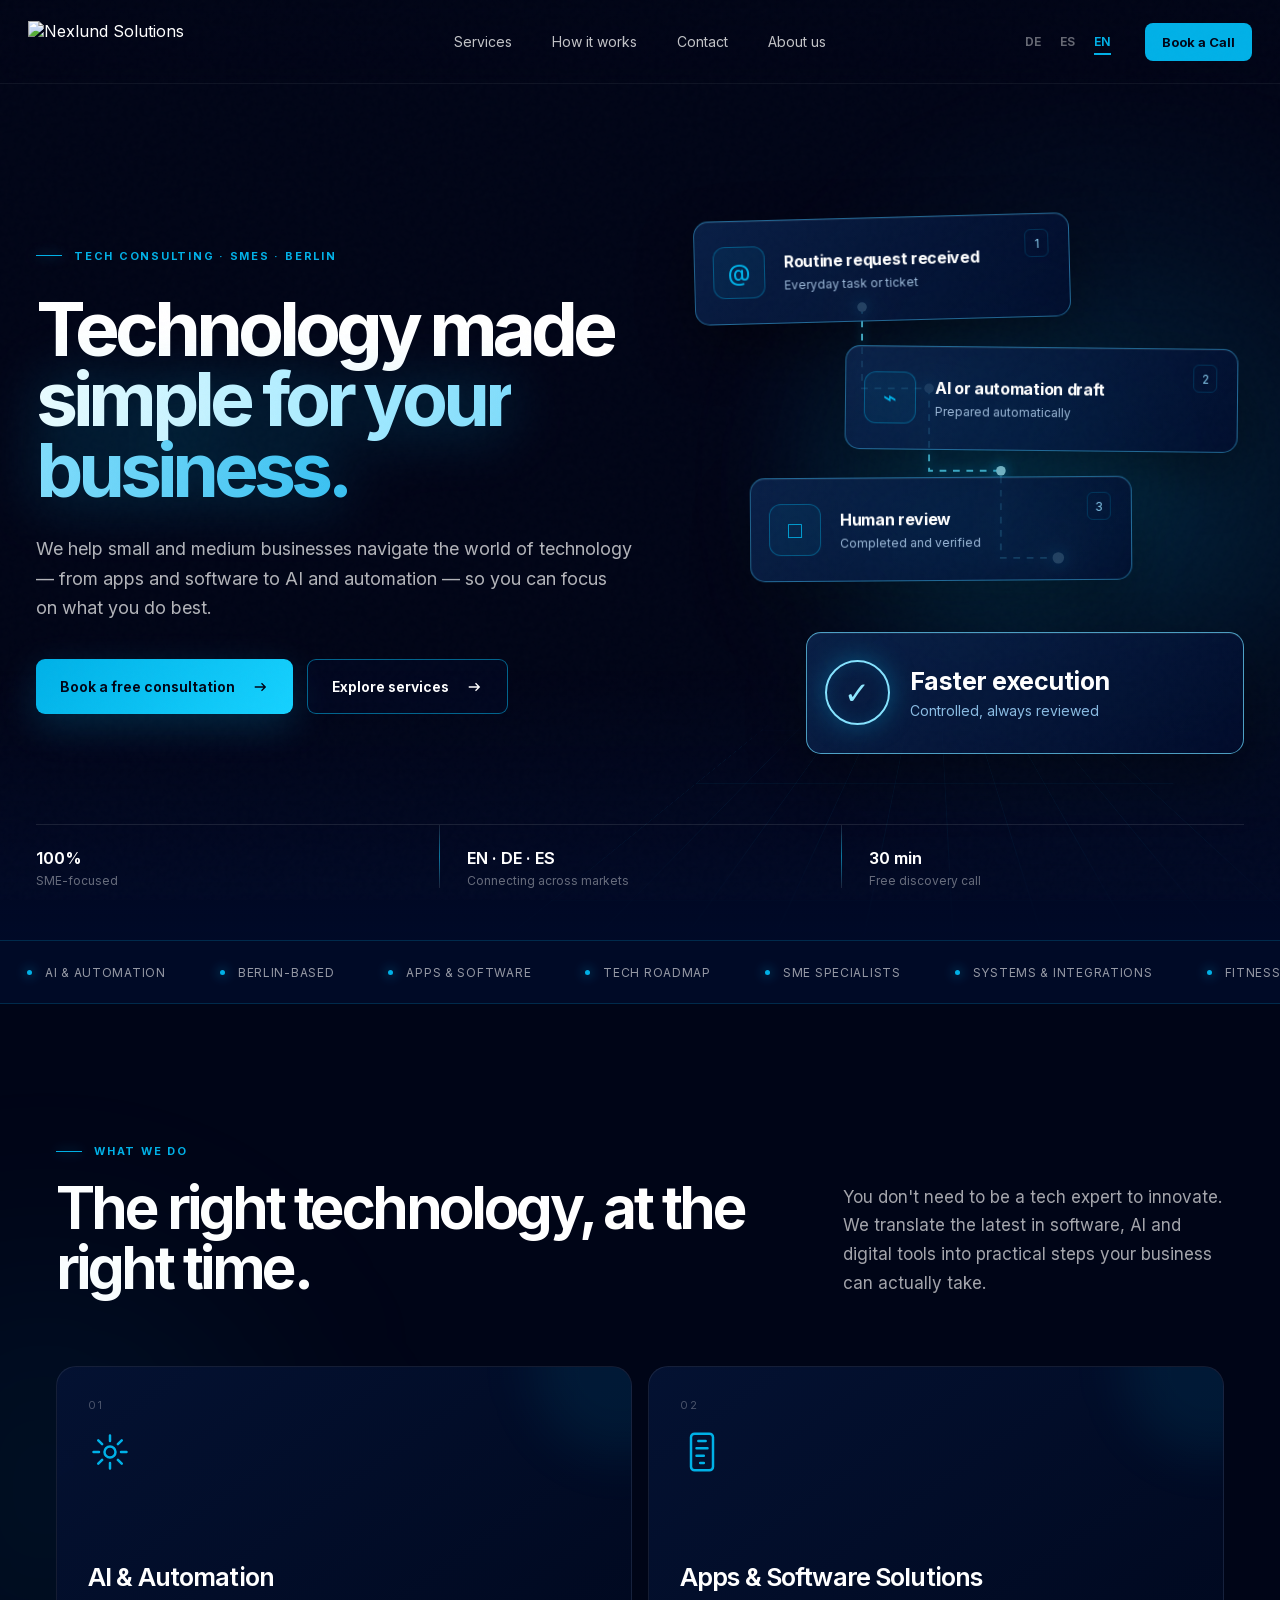
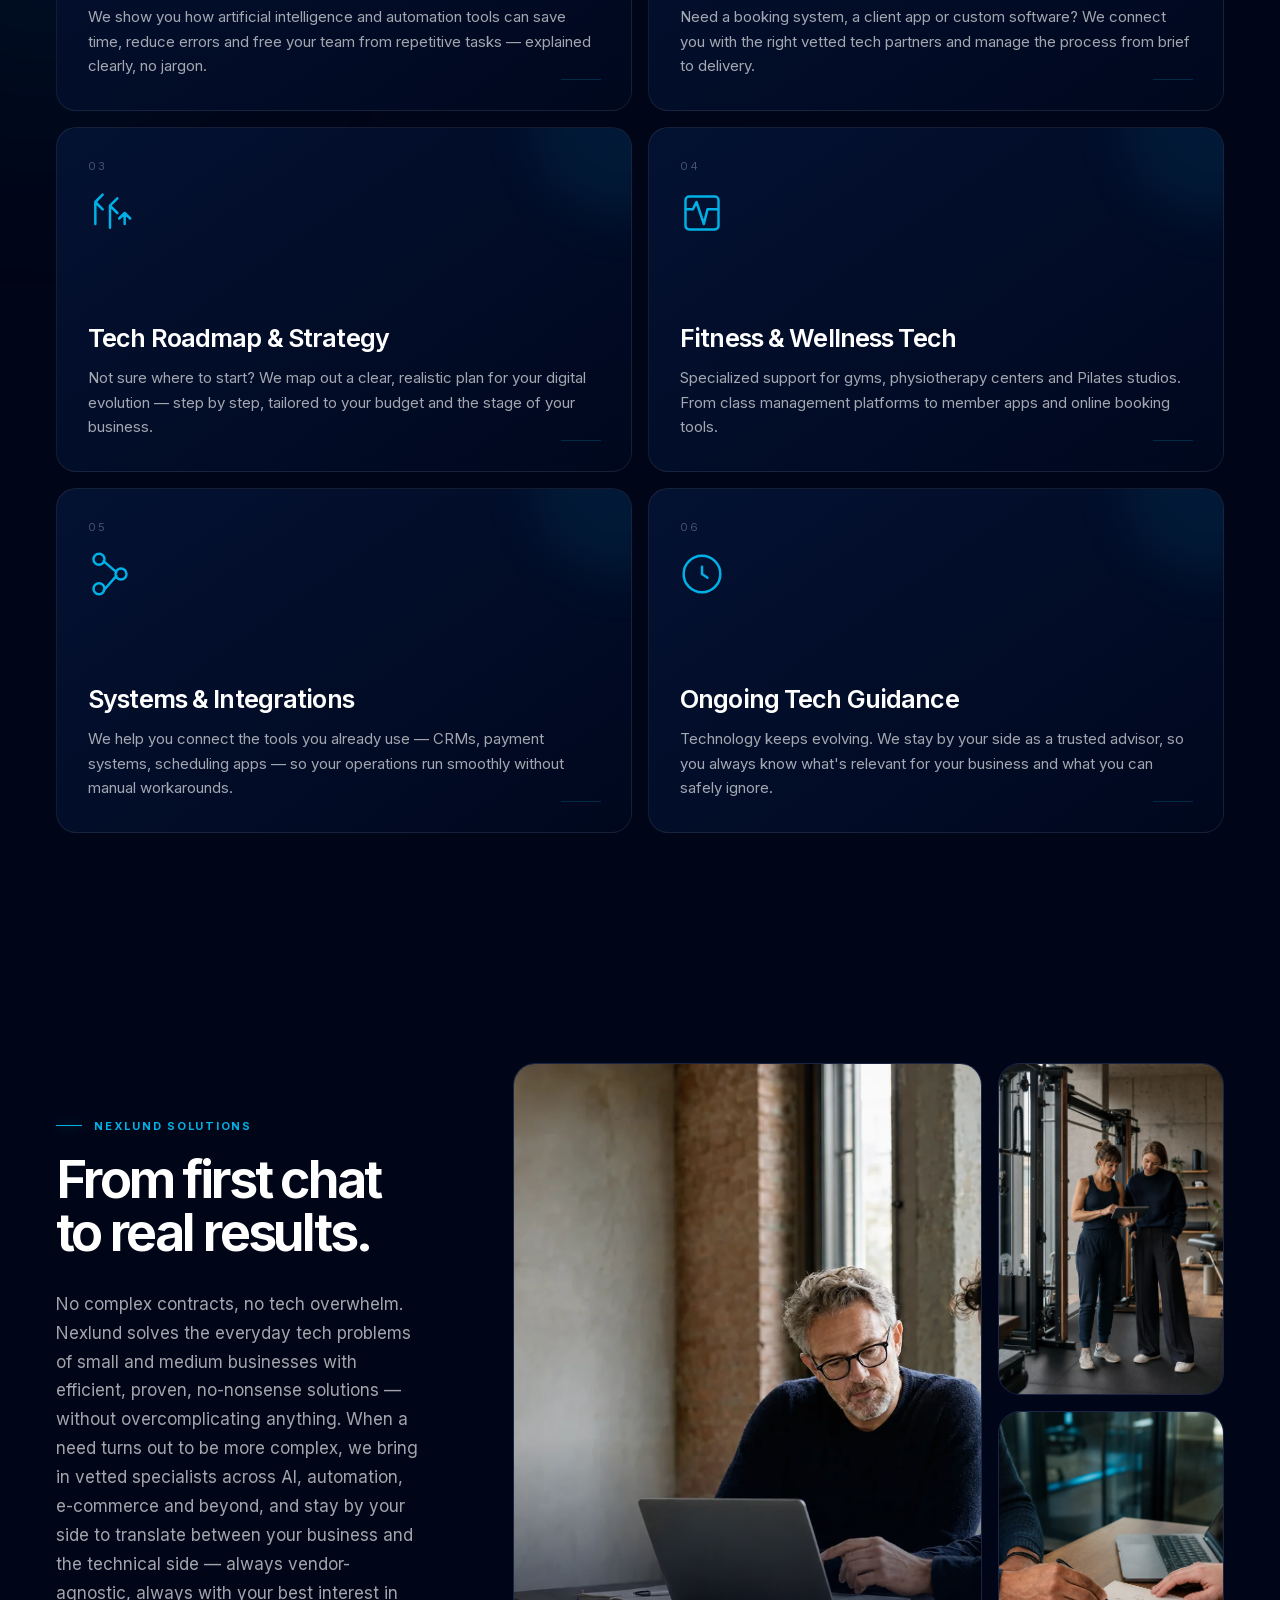
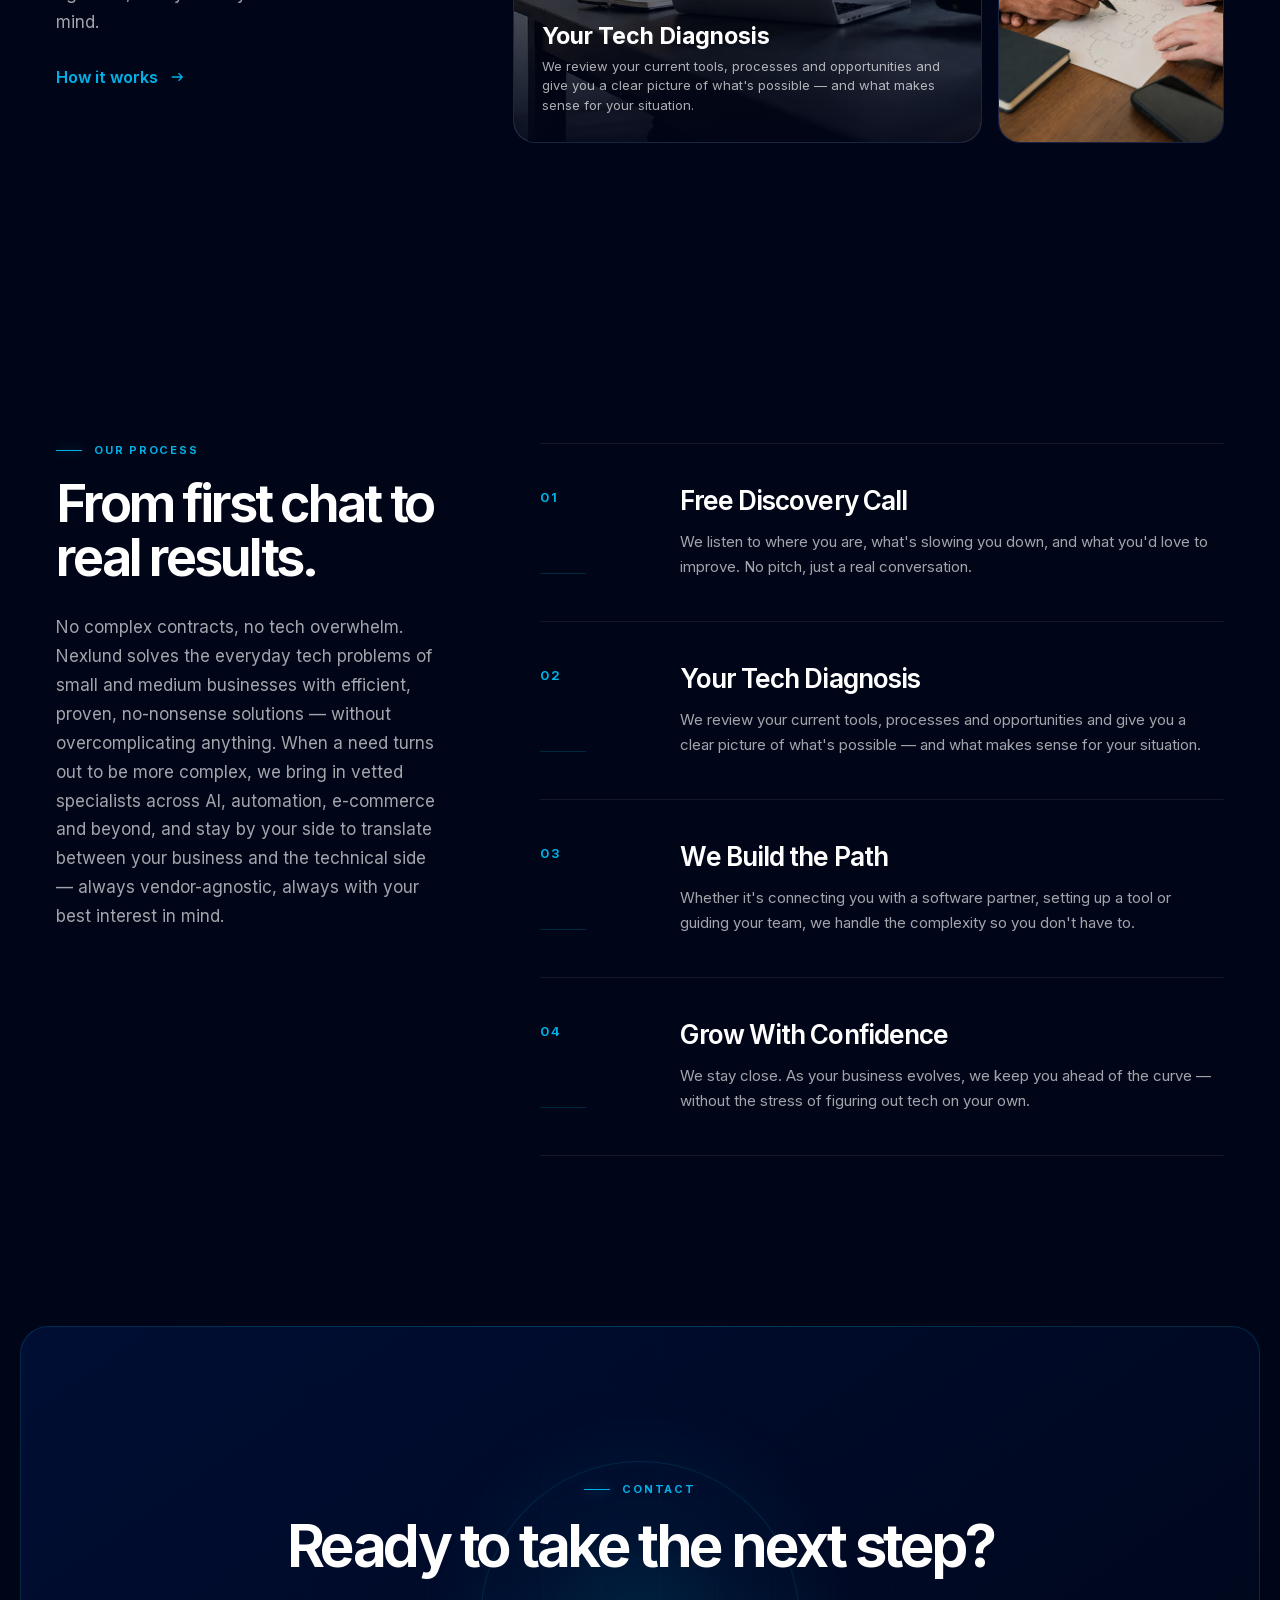
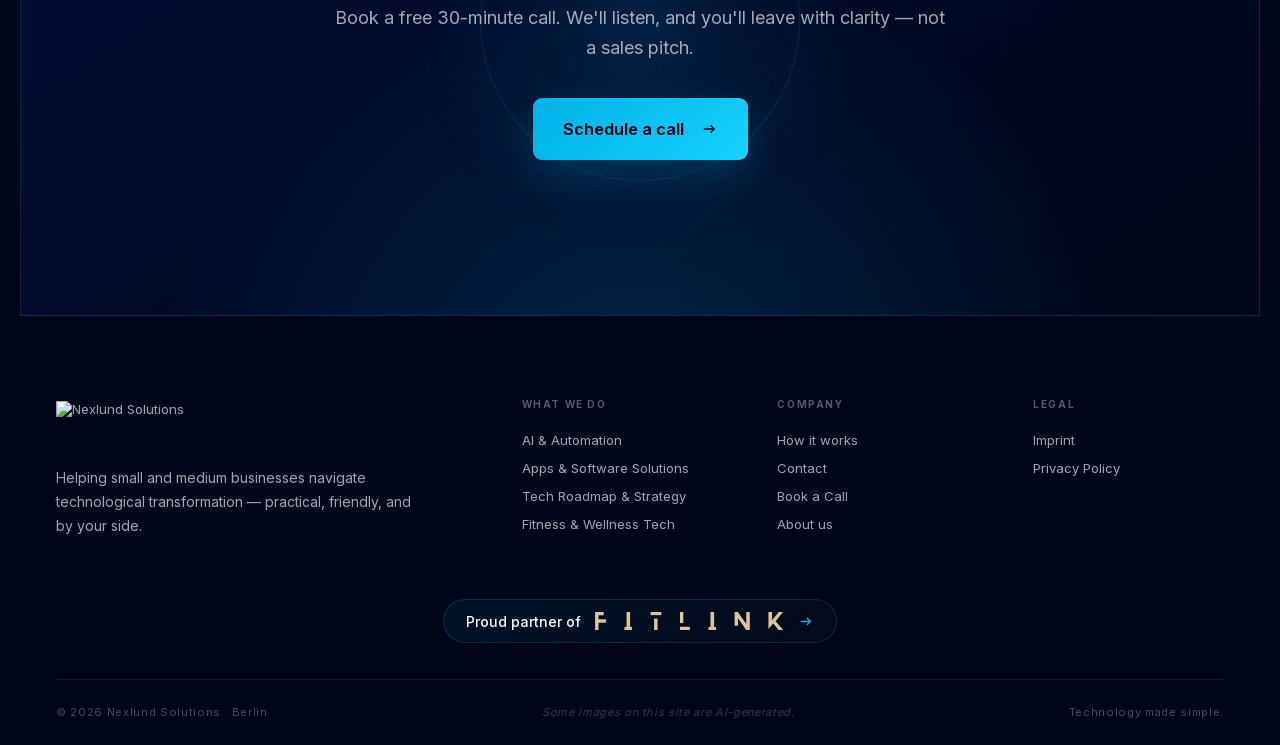
==== commit 9e095de5: "Reescribir los textos de la página de bio y autoalojar las tipografías Textos: - El menú pasa de "Üb" ====
--- a/en/index.html
+++ b/en/index.html
@@ -24,14 +24,12 @@
     <meta name="theme-color" content="#000517" />
     <link rel="icon" href="/Images/Logo%20Nexlund.png" type="image/png" />
     <link rel="apple-touch-icon" href="/Images/Logo%20Nexlund.png" />
-    <link rel="preconnect" href="https://fonts.googleapis.com" />
-    <link rel="preconnect" href="https://fonts.gstatic.com" crossorigin />
-    <link href="https://fonts.googleapis.com/css2?family=Inter:wght@400;500;600;700&amp;display=swap" rel="stylesheet" />
-    <link rel="stylesheet" href="/assets/site.css?v=2" />
-    <script type="module" src="/assets/site.js?v=2"></script>
+    <link rel="preload" href="/assets/fonts/inter-latin.woff2" as="font" type="font/woff2" crossorigin />
+    <link rel="stylesheet" href="/assets/site.css?v=4" />
+    <script type="module" src="/assets/site.js?v=4"></script>
     <script type="application/ld+json">{"@context": "https://schema.org", "@graph": [{"@type": ["Organization", "ProfessionalService"], "@id": "https://nexlund.tech/#organization", "name": "Nexlund Solutions", "url": "https://nexlund.tech/en/", "logo": "https://nexlund.tech/Images/Logo%20Nexlund.png", "image": "https://nexlund.tech/Images/Logo%20Nexlund.png", "description": "Nexlund Solutions is a technology consultancy in Berlin for small and medium businesses: AI, automation, apps and software.", "email": "contact@nexlund.tech", "telephone": "+4915159457741", "vatID": "DE463036894", "areaServed": ["DE", "EU"], "availableLanguage": ["de", "es", "en"], "address": {"@type": "PostalAddress", "streetAddress": "Agricolastraße 25", "postalCode": "10555", "addressLocality": "Berlin", "addressCountry": "DE"}, "founder": {"@id": "https://nexlund.tech/#martin-saldano-krogslund"}}, {"@type": "Person", "@id": "https://nexlund.tech/#martin-saldano-krogslund", "name": "Martin Saldaño Krogslund", "jobTitle": "Founder of Nexlund Solutions", "url": "https://nexlund.tech/en/about/", "worksFor": {"@id": "https://nexlund.tech/#organization"}, "sameAs": ["https://fitlinkglobal.com"], "image": "https://nexlund.tech/assets/martin-saldano-krogslund.jpg"}, {"@type": "WebSite", "@id": "https://nexlund.tech/#website", "url": "https://nexlund.tech/en/", "name": "Nexlund Solutions", "inLanguage": "en", "publisher": {"@id": "https://nexlund.tech/#organization"}}]}</script>
   </head>
   <body>
-    <div id="root"><main><header class="site-header"><a class="brand" href="#home" aria-label="Nexlund home"><img alt="Nexlund Solutions" src="/Images/Logo Nexlund.png"></a><nav aria-label="Main navigation"><a href="#services">Services</a><a href="#how">How it works</a><a href="#contact">Contact</a><a href="/en/about/">About Martin</a></nav><div class="header-actions"><div class="language" aria-label="Language selector"><a class="" href="/" lang="de" hreflang="de">de</a><a class="" href="/es/" lang="es" hreflang="es">es</a><a class="active" href="/en/" aria-current="page" lang="en" hreflang="en">en</a></div><a class="nav-cta" href="#contact">Book a Call</a></div><button class="menu-button " aria-label="Toggle menu" aria-expanded="false"><i></i><i></i><i></i></button></header><div class="mobile-nav "><a href="#services">Services</a><a href="#how">How it works</a><a href="#contact">Contact</a><a href="/en/about/">About Martin</a><div class="language"><a class="" href="/" lang="de" hreflang="de">de</a><a class="" href="/es/" lang="es" hreflang="es">es</a><a class="active" href="/en/" aria-current="page" lang="en" hreflang="en">en</a></div></div><section class="hero" id="home"><div class="hero-grid"></div><div class="hero-copy"><div class="eyebrow"><span></span>Tech Consulting · SMEs · Berlin</div><h1>Technology made<br><strong>simple for your business.</strong></h1><p>We help small and medium businesses navigate the world of technology — from apps and software to AI and automation — so you can focus on what you do best.</p><div class="hero-actions"><a class="button primary" href="#contact">Book a free consultation<svg viewBox="0 0 24 24" aria-hidden="true"><path d="M5 12h14m-5-5 5 5-5 5"></path></svg></a><a class="button secondary" href="#services">Explore services<svg viewBox="0 0 24 24" aria-hidden="true"><path d="M5 12h14m-5-5 5 5-5 5"></path></svg></a></div></div><div class="workflow" aria-label="Example of a simple AI-assisted workflow"><div class="workflow-glow"></div><div class="flow-card flow-one"><span class="flow-icon">@</span><span><b>Routine request received</b><small>Everyday task or ticket</small></span><em>1</em></div><div class="flow-card flow-two"><span class="flow-icon">⌁</span><span><b>AI or automation draft</b><small>Prepared automatically</small></span><em>2</em></div><div class="flow-card flow-three"><span class="flow-icon">□</span><span><b>Human review</b><small>Completed and verified</small></span><em>3</em></div><div class="flow-card flow-result"><span class="result-check">✓</span><span><b>Faster execution</b><small>Controlled, always reviewed</small></span></div><svg class="flow-line" viewBox="0 0 430 470" aria-hidden="true"><path d="M115 70v85h70v86h75v91h60"></path><circle cx="115" cy="70" r="5"></circle><circle cx="185" cy="155" r="5"></circle><circle cx="260" cy="241" r="5"></circle><circle cx="320" cy="332" r="6"></circle></svg></div><div class="outcomes" aria-label="Highlights"><div><span>100%</span><small>SME-focused</small></div><div><span>EN · DE · ES</span><small>Connecting across markets</small></div><div><span>30 min</span><small>Free discovery call</small></div></div></section><div class="ticker" aria-hidden="true"><div><span><i></i>AI &amp; Automation</span><span><i></i>Berlin-based</span><span><i></i>Apps &amp; Software</span><span><i></i>Tech Roadmap</span><span><i></i>SME Specialists</span><span><i></i>Systems &amp; Integrations</span><span><i></i>Fitness &amp; Wellness Tech</span><span><i></i>No jargon</span><span><i></i>AI &amp; Automation</span><span><i></i>Berlin-based</span><span><i></i>Apps &amp; Software</span><span><i></i>Tech Roadmap</span></div></div><section class="section services-section" id="services"><div class="section-head"><div><div class="eyebrow"><span></span>What we do</div><h2>The right technology, at the right time.</h2></div><p>You don't need to be a tech expert to innovate. We translate the latest in software, AI and digital tools into practical steps your business can actually take.</p></div><div class="service-grid"><article class="service-card service-1"><span class="service-index">01</span><svg viewBox="0 0 24 24" aria-hidden="true"><path d="M12 3v3m0 12v3M3 12h3m12 0h3M5.6 5.6l2.1 2.1m8.6 8.6 2.1 2.1m0-12.8-2.1 2.1M7.7 16.3l-2.1 2.1M9 12a3 3 0 1 0 6 0 3 3 0 0 0-6 0Z"></path></svg><h3>AI &amp; Automation</h3><p>We show you how artificial intelligence and automation tools can save time, reduce errors and free your team from repetitive tasks — explained clearly, no jargon.</p><i class="card-line"></i></article><article class="service-card service-2"><span class="service-index">02</span><svg viewBox="0 0 24 24" aria-hidden="true"><path d="M8 2h8a2 2 0 0 1 2 2v16a2 2 0 0 1-2 2H8a2 2 0 0 1-2-2V4a2 2 0 0 1 2-2Zm2 4h4m-5 4h6m-6 4h4m-2 4h2"></path></svg><h3>Apps &amp; Software Solutions</h3><p>Need a booking system, a client app or custom software? We connect you with the right vetted tech partners and manage the process from brief to delivery.</p><i class="card-line"></i></article><article class="service-card service-3"><span class="service-index">03</span><svg viewBox="0 0 24 24" aria-hidden="true"><path d="M4 18V6m0 0 4 4M4 6l4-4m4 18V8m0 0 4 4m-4-4 4-4m4 14v-6m0 0-3 3m3-3 3 3"></path></svg><h3>Tech Roadmap &amp; Strategy</h3><p>Not sure where to start? We map out a clear, realistic plan for your digital evolution — step by step, tailored to your budget and the stage of your business.</p><i class="card-line"></i></article><article class="service-card service-4"><span class="service-index">04</span><svg viewBox="0 0 24 24" aria-hidden="true"><path d="M3 10h4l2-4 4 12 2-8h6M5 21h14a2 2 0 0 0 2-2V5a2 2 0 0 0-2-2H5a2 2 0 0 0-2 2v14a2 2 0 0 0 2 2Z"></path></svg><h3>Fitness &amp; Wellness Tech</h3><p>Specialized support for gyms, physiotherapy centers and Pilates studios. From class management platforms to member apps and online booking tools.</p><i class="card-line"></i></article><article class="service-card service-5"><span class="service-index">05</span><svg viewBox="0 0 24 24" aria-hidden="true"><path d="M6 7a3 3 0 1 0 0-6 3 3 0 0 0 0 6Zm12 8a3 3 0 1 0 0-6 3 3 0 0 0 0 6ZM6 23a3 3 0 1 0 0-6 3 3 0 0 0 0 6Zm2.5-18 7 6m-7 10 7-8"></path></svg><h3>Systems &amp; Integrations</h3><p>We help you connect the tools you already use — CRMs, payment systems, scheduling apps — so your operations run smoothly without manual workarounds.</p><i class="card-line"></i></article><article class="service-card service-6"><span class="service-index">06</span><svg viewBox="0 0 24 24" aria-hidden="true"><path d="M12 22a10 10 0 1 0 0-20 10 10 0 0 0 0 20Zm0-14v4l3 2"></path></svg><h3>Ongoing Tech Guidance</h3><p>Technology keeps evolving. We stay by your side as a trusted advisor, so you always know what's relevant for your business and what you can safely ignore.</p><i class="card-line"></i></article></div></section><section class="story-section"><div class="story-copy"><div class="eyebrow"><span></span>Nexlund Solutions</div><h2>From first chat to real results.</h2><p>No complex contracts, no tech overwhelm. Nexlund solves the everyday tech problems of small and medium businesses with efficient, proven, no-nonsense solutions — without overcomplicating anything. When a need turns out to be more complex, we bring in vetted specialists across AI, automation, e-commerce and beyond, and stay by your side to translate between your business and the technical side — always vendor-agnostic, always with your best interest in mind.</p><a class="text-link" href="#how">How it works<svg viewBox="0 0 24 24" aria-hidden="true"><path d="M5 12h14m-5-5 5 5-5 5"></path></svg></a></div><div class="photo-grid"><figure class="photo-main"><img loading="lazy" decoding="async" alt="Small-business owner and technology advisor collaborating" src="/assets/story-1.webp"><figcaption><b>Your Tech Diagnosis</b><span>We review your current tools, processes and opportunities and give you a clear picture of what's possible — and what makes sense for your situation.</span></figcaption></figure><figure class="photo-small photo-fitness"><img loading="lazy" decoding="async" alt="Fitness business owner reviewing a digital solution" src="/assets/story-2.webp"></figure><figure class="photo-small photo-detail"><img loading="lazy" decoding="async" alt="Mapping a simple business workflow" src="/assets/story-3.webp"></figure></div></section><section class="section process-section" id="how"><div class="process-title"><div class="eyebrow"><span></span>Our process</div><h2>From first chat to real results.</h2><p>No complex contracts, no tech overwhelm. Nexlund solves the everyday tech problems of small and medium businesses with efficient, proven, no-nonsense solutions — without overcomplicating anything. When a need turns out to be more complex, we bring in vetted specialists across AI, automation, e-commerce and beyond, and stay by your side to translate between your business and the technical side — always vendor-agnostic, always with your best interest in mind.</p></div><div class="process-list"><article><div class="step-marker"><span>01</span><i></i></div><div><h3>Free Discovery Call</h3><p>We listen to where you are, what's slowing you down, and what you'd love to improve. No pitch, just a real conversation.</p></div></article><article><div class="step-marker"><span>02</span><i></i></div><div><h3>Your Tech Diagnosis</h3><p>We review your current tools, processes and opportunities and give you a clear picture of what's possible — and what makes sense for your situation.</p></div></article><article><div class="step-marker"><span>03</span><i></i></div><div><h3>We Build the Path</h3><p>Whether it's connecting you with a software partner, setting up a tool or guiding your team, we handle the complexity so you don't have to.</p></div></article><article><div class="step-marker"><span>04</span><i></i></div><div><h3>Grow With Confidence</h3><p>We stay close. As your business evolves, we keep you ahead of the curve — without the stress of figuring out tech on your own.</p></div></article></div></section><section class="cta-section" id="contact"><div class="cta-orb"></div><div class="eyebrow"><span></span>Contact</div><h2>Ready to take the next step?</h2><p>Book a free 30-minute call. We'll listen, and you'll leave with clarity — not a sales pitch.</p><a class="button primary large" href="https://calendly.com/martinus-sk/nexlund" target="_blank" rel="noopener">Schedule a call<svg viewBox="0 0 24 24" aria-hidden="true"><path d="M5 12h14m-5-5 5 5-5 5"></path></svg></a></section><footer><div class="footer-main"><div><a class="brand" href="#home" aria-label="Nexlund home"><img alt="Nexlund Solutions" src="/Images/Logo Nexlund.png"></a><p>Helping small and medium businesses navigate technological transformation — practical, friendly, and by your side.</p></div><div><b>What we do</b><a href="#services">AI &amp; Automation</a><a href="#services">Apps &amp; Software Solutions</a><a href="#services">Tech Roadmap &amp; Strategy</a><a href="#services">Fitness &amp; Wellness Tech</a></div><div><b>Company</b><a href="#how">How it works</a><a href="#contact">Contact</a><a href="#contact">Book a Call</a><a href="/en/about/">About Martin</a></div><div><b>Legal</b><button>Imprint</button><button>Privacy Policy</button></div></div><a class="partner-badge" href="https://fitlinkglobal.com" target="_blank" rel="noopener"><span>Proud partner of</span><img class="partner-logo" src="/assets/fitlink-wordmark.webp" alt="FitLink Global Solutions" width="667" height="64" loading="lazy" decoding="async"><svg viewBox="0 0 24 24" aria-hidden="true"><path d="M5 12h14m-5-5 5 5-5 5"></path></svg></a><div class="footer-bottom"><span>© 2026 Nexlund Solutions · Berlin</span><span>Some images on this site are AI-generated.</span><span>Technology made simple.</span></div></footer></main></div>
+    <div id="root"><main><header class="site-header"><a class="brand" href="#home" aria-label="Nexlund home"><img alt="Nexlund Solutions" src="/Images/Logo Nexlund.png"></a><nav aria-label="Main navigation"><a href="#services">Services</a><a href="#how">How it works</a><a href="#contact">Contact</a><a href="/en/about/">About us</a></nav><div class="header-actions"><div class="language" aria-label="Language selector"><a class="" href="/" lang="de" hreflang="de">de</a><a class="" href="/es/" lang="es" hreflang="es">es</a><a class="active" href="/en/" aria-current="page" lang="en" hreflang="en">en</a></div><a class="nav-cta" href="#contact">Book a Call</a></div><button class="menu-button " aria-label="Toggle menu" aria-expanded="false"><i></i><i></i><i></i></button></header><div class="mobile-nav "><a href="#services">Services</a><a href="#how">How it works</a><a href="#contact">Contact</a><a href="/en/about/">About us</a><div class="language"><a class="" href="/" lang="de" hreflang="de">de</a><a class="" href="/es/" lang="es" hreflang="es">es</a><a class="active" href="/en/" aria-current="page" lang="en" hreflang="en">en</a></div></div><section class="hero" id="home"><div class="hero-grid"></div><div class="hero-copy"><div class="eyebrow"><span></span>Tech Consulting · SMEs · Berlin</div><h1>Technology made<br><strong>simple for your business.</strong></h1><p>We help small and medium businesses navigate the world of technology — from apps and software to AI and automation — so you can focus on what you do best.</p><div class="hero-actions"><a class="button primary" href="#contact">Book a free consultation<svg viewBox="0 0 24 24" aria-hidden="true"><path d="M5 12h14m-5-5 5 5-5 5"></path></svg></a><a class="button secondary" href="#services">Explore services<svg viewBox="0 0 24 24" aria-hidden="true"><path d="M5 12h14m-5-5 5 5-5 5"></path></svg></a></div></div><div class="workflow" aria-label="Example of a simple AI-assisted workflow"><div class="workflow-glow"></div><div class="flow-card flow-one"><span class="flow-icon">@</span><span><b>Routine request received</b><small>Everyday task or ticket</small></span><em>1</em></div><div class="flow-card flow-two"><span class="flow-icon">⌁</span><span><b>AI or automation draft</b><small>Prepared automatically</small></span><em>2</em></div><div class="flow-card flow-three"><span class="flow-icon">□</span><span><b>Human review</b><small>Completed and verified</small></span><em>3</em></div><div class="flow-card flow-result"><span class="result-check">✓</span><span><b>Faster execution</b><small>Controlled, always reviewed</small></span></div><svg class="flow-line" viewBox="0 0 430 470" aria-hidden="true"><path d="M115 70v85h70v86h75v91h60"></path><circle cx="115" cy="70" r="5"></circle><circle cx="185" cy="155" r="5"></circle><circle cx="260" cy="241" r="5"></circle><circle cx="320" cy="332" r="6"></circle></svg></div><div class="outcomes" aria-label="Highlights"><div><span>100%</span><small>SME-focused</small></div><div><span>EN · DE · ES</span><small>Connecting across markets</small></div><div><span>30 min</span><small>Free discovery call</small></div></div></section><div class="ticker" aria-hidden="true"><div><span><i></i>AI &amp; Automation</span><span><i></i>Berlin-based</span><span><i></i>Apps &amp; Software</span><span><i></i>Tech Roadmap</span><span><i></i>SME Specialists</span><span><i></i>Systems &amp; Integrations</span><span><i></i>Fitness &amp; Wellness Tech</span><span><i></i>No jargon</span><span><i></i>AI &amp; Automation</span><span><i></i>Berlin-based</span><span><i></i>Apps &amp; Software</span><span><i></i>Tech Roadmap</span></div></div><section class="section services-section" id="services"><div class="section-head"><div><div class="eyebrow"><span></span>What we do</div><h2>The right technology, at the right time.</h2></div><p>You don't need to be a tech expert to innovate. We translate the latest in software, AI and digital tools into practical steps your business can actually take.</p></div><div class="service-grid"><article class="service-card service-1"><span class="service-index">01</span><svg viewBox="0 0 24 24" aria-hidden="true"><path d="M12 3v3m0 12v3M3 12h3m12 0h3M5.6 5.6l2.1 2.1m8.6 8.6 2.1 2.1m0-12.8-2.1 2.1M7.7 16.3l-2.1 2.1M9 12a3 3 0 1 0 6 0 3 3 0 0 0-6 0Z"></path></svg><h3>AI &amp; Automation</h3><p>We show you how artificial intelligence and automation tools can save time, reduce errors and free your team from repetitive tasks — explained clearly, no jargon.</p><i class="card-line"></i></article><article class="service-card service-2"><span class="service-index">02</span><svg viewBox="0 0 24 24" aria-hidden="true"><path d="M8 2h8a2 2 0 0 1 2 2v16a2 2 0 0 1-2 2H8a2 2 0 0 1-2-2V4a2 2 0 0 1 2-2Zm2 4h4m-5 4h6m-6 4h4m-2 4h2"></path></svg><h3>Apps &amp; Software Solutions</h3><p>Need a booking system, a client app or custom software? We connect you with the right vetted tech partners and manage the process from brief to delivery.</p><i class="card-line"></i></article><article class="service-card service-3"><span class="service-index">03</span><svg viewBox="0 0 24 24" aria-hidden="true"><path d="M4 18V6m0 0 4 4M4 6l4-4m4 18V8m0 0 4 4m-4-4 4-4m4 14v-6m0 0-3 3m3-3 3 3"></path></svg><h3>Tech Roadmap &amp; Strategy</h3><p>Not sure where to start? We map out a clear, realistic plan for your digital evolution — step by step, tailored to your budget and the stage of your business.</p><i class="card-line"></i></article><article class="service-card service-4"><span class="service-index">04</span><svg viewBox="0 0 24 24" aria-hidden="true"><path d="M3 10h4l2-4 4 12 2-8h6M5 21h14a2 2 0 0 0 2-2V5a2 2 0 0 0-2-2H5a2 2 0 0 0-2 2v14a2 2 0 0 0 2 2Z"></path></svg><h3>Fitness &amp; Wellness Tech</h3><p>Specialized support for gyms, physiotherapy centers and Pilates studios. From class management platforms to member apps and online booking tools.</p><i class="card-line"></i></article><article class="service-card service-5"><span class="service-index">05</span><svg viewBox="0 0 24 24" aria-hidden="true"><path d="M6 7a3 3 0 1 0 0-6 3 3 0 0 0 0 6Zm12 8a3 3 0 1 0 0-6 3 3 0 0 0 0 6ZM6 23a3 3 0 1 0 0-6 3 3 0 0 0 0 6Zm2.5-18 7 6m-7 10 7-8"></path></svg><h3>Systems &amp; Integrations</h3><p>We help you connect the tools you already use — CRMs, payment systems, scheduling apps — so your operations run smoothly without manual workarounds.</p><i class="card-line"></i></article><article class="service-card service-6"><span class="service-index">06</span><svg viewBox="0 0 24 24" aria-hidden="true"><path d="M12 22a10 10 0 1 0 0-20 10 10 0 0 0 0 20Zm0-14v4l3 2"></path></svg><h3>Ongoing Tech Guidance</h3><p>Technology keeps evolving. We stay by your side as a trusted advisor, so you always know what's relevant for your business and what you can safely ignore.</p><i class="card-line"></i></article></div></section><section class="story-section"><div class="story-copy"><div class="eyebrow"><span></span>Nexlund Solutions</div><h2>From first chat to real results.</h2><p>No complex contracts, no tech overwhelm. Nexlund solves the everyday tech problems of small and medium businesses with efficient, proven, no-nonsense solutions — without overcomplicating anything. When a need turns out to be more complex, we bring in vetted specialists across AI, automation, e-commerce and beyond, and stay by your side to translate between your business and the technical side — always vendor-agnostic, always with your best interest in mind.</p><a class="text-link" href="#how">How it works<svg viewBox="0 0 24 24" aria-hidden="true"><path d="M5 12h14m-5-5 5 5-5 5"></path></svg></a></div><div class="photo-grid"><figure class="photo-main"><img loading="lazy" decoding="async" alt="Small-business owner and technology advisor collaborating" src="/assets/story-1.webp"><figcaption><b>Your Tech Diagnosis</b><span>We review your current tools, processes and opportunities and give you a clear picture of what's possible — and what makes sense for your situation.</span></figcaption></figure><figure class="photo-small photo-fitness"><img loading="lazy" decoding="async" alt="Fitness business owner reviewing a digital solution" src="/assets/story-2.webp"></figure><figure class="photo-small photo-detail"><img loading="lazy" decoding="async" alt="Mapping a simple business workflow" src="/assets/story-3.webp"></figure></div></section><section class="section process-section" id="how"><div class="process-title"><div class="eyebrow"><span></span>Our process</div><h2>From first chat to real results.</h2><p>No complex contracts, no tech overwhelm. Nexlund solves the everyday tech problems of small and medium businesses with efficient, proven, no-nonsense solutions — without overcomplicating anything. When a need turns out to be more complex, we bring in vetted specialists across AI, automation, e-commerce and beyond, and stay by your side to translate between your business and the technical side — always vendor-agnostic, always with your best interest in mind.</p></div><div class="process-list"><article><div class="step-marker"><span>01</span><i></i></div><div><h3>Free Discovery Call</h3><p>We listen to where you are, what's slowing you down, and what you'd love to improve. No pitch, just a real conversation.</p></div></article><article><div class="step-marker"><span>02</span><i></i></div><div><h3>Your Tech Diagnosis</h3><p>We review your current tools, processes and opportunities and give you a clear picture of what's possible — and what makes sense for your situation.</p></div></article><article><div class="step-marker"><span>03</span><i></i></div><div><h3>We Build the Path</h3><p>Whether it's connecting you with a software partner, setting up a tool or guiding your team, we handle the complexity so you don't have to.</p></div></article><article><div class="step-marker"><span>04</span><i></i></div><div><h3>Grow With Confidence</h3><p>We stay close. As your business evolves, we keep you ahead of the curve — without the stress of figuring out tech on your own.</p></div></article></div></section><section class="cta-section" id="contact"><div class="cta-orb"></div><div class="eyebrow"><span></span>Contact</div><h2>Ready to take the next step?</h2><p>Book a free 30-minute call. We'll listen, and you'll leave with clarity — not a sales pitch.</p><a class="button primary large" href="https://calendly.com/martinus-sk/nexlund" target="_blank" rel="noopener">Schedule a call<svg viewBox="0 0 24 24" aria-hidden="true"><path d="M5 12h14m-5-5 5 5-5 5"></path></svg></a></section><footer><div class="footer-main"><div><a class="brand" href="#home" aria-label="Nexlund home"><img alt="Nexlund Solutions" src="/Images/Logo Nexlund.png"></a><p>Helping small and medium businesses navigate technological transformation — practical, friendly, and by your side.</p></div><div><b>What we do</b><a href="#services">AI &amp; Automation</a><a href="#services">Apps &amp; Software Solutions</a><a href="#services">Tech Roadmap &amp; Strategy</a><a href="#services">Fitness &amp; Wellness Tech</a></div><div><b>Company</b><a href="#how">How it works</a><a href="#contact">Contact</a><a href="#contact">Book a Call</a><a href="/en/about/">About us</a></div><div><b>Legal</b><button>Imprint</button><button>Privacy Policy</button></div></div><a class="partner-badge" href="https://fitlinkglobal.com" target="_blank" rel="noopener"><span>Proud partner of</span><img class="partner-logo" src="/assets/fitlink-wordmark.webp" alt="FitLink Global Solutions" width="667" height="64" loading="lazy" decoding="async"><svg viewBox="0 0 24 24" aria-hidden="true"><path d="M5 12h14m-5-5 5 5-5 5"></path></svg></a><div class="footer-bottom"><span>© 2026 Nexlund Solutions · Berlin</span><span>Some images on this site are AI-generated.</span><span>Technology made simple.</span></div></footer></main></div>
   </body>
 </html>
--- a/assets/site.css
+++ b/assets/site.css
@@ -1,4 +1,4 @@
-:root{--night:#000517;--deep:#000c2e;--ink:#00091f;--cyan:#00b1e7;--cyan-dark:#0089b8;--white:#fff;--muted:#ffffffa3;--muted-soft:#fff6;--line:#00b1e733;--line-soft:#ffffff14}*{box-sizing:border-box}html{scroll-behavior:smooth}body{background:var(--night);color:var(--white);font-family:var(--font-geist,Inter), Arial, sans-serif;margin:0;overflow-x:hidden}button,a{font:inherit}a,button{color:inherit}::selection{background:var(--cyan);color:var(--night)}body:before{content:"";pointer-events:none;z-index:50;opacity:.13;background-image:url("data:image/svg+xml,%3Csvg viewBox='0 0 180 180' xmlns='http://www.w3.org/2000/svg'%3E%3Cfilter id='n'%3E%3CfeTurbulence type='fractalNoise' baseFrequency='.92' numOctaves='3' stitchTiles='stitch'/%3E%3C/filter%3E%3Crect width='100%25' height='100%25' filter='url(%23n)' opacity='.14'/%3E%3C/svg%3E");position:fixed;inset:0}.site-header{z-index:40;-webkit-backdrop-filter:blur(18px);backdrop-filter:blur(18px);background:linear-gradient(#000517fa,#000517c2);border-bottom:1px solid #ffffff0f;grid-template-columns:1fr auto 1fr;align-items:center;gap:42px;height:84px;padding:0 max(28px,50vw - 720px);display:grid;position:fixed;inset:0 0 auto}.brand{align-items:center;width:max-content;text-decoration:none;display:inline-flex}.brand img{object-fit:contain;width:auto;height:42px;display:block}.site-header nav{align-items:center;gap:40px;display:flex}.site-header nav a{color:#ffffffc2;white-space:nowrap;font-size:14px;text-decoration:none;transition:color .25s}.site-header nav a:hover{color:var(--cyan)}.header-actions{justify-self:end;align-items:center;gap:26px;display:flex}.language{gap:3px;display:flex}.language a{color:var(--muted-soft);text-transform:uppercase;cursor:pointer;background:0 0;border:0;padding:9px 8px;font-size:12px;font-weight:650;position:relative}.language a:after{content:"";background:var(--cyan);height:2px;transition:transform .22s;position:absolute;bottom:3px;left:8px;right:8px;transform:scaleX(0)}.language a.active{color:var(--cyan)}.language a.active:after{transform:scaleX(1)}.nav-cta{background:var(--cyan);color:var(--night);border-radius:8px;padding:11px 17px;font-size:13px;font-weight:680;text-decoration:none;transition:transform .2s,box-shadow .2s}.nav-cta:hover{transform:translateY(-2px);box-shadow:0 10px 30px #00b1e742}.menu-button{border:1px solid var(--line);cursor:pointer;background:#00b1e70d;border-radius:50%;justify-self:end;width:42px;height:42px;padding:10px 9px;display:none}.menu-button i{background:var(--cyan);height:1px;margin:5px 0;transition:all .2s;display:block}.menu-button.open i:first-child{transform:translateY(6px)rotate(45deg)}.menu-button.open i:nth-child(2){opacity:0}.menu-button.open i:last-child{transform:translateY(-6px)rotate(-45deg)}.mobile-nav{display:none}.hero{grid-template-columns:minmax(0,1.03fr) minmax(470px,.97fr);align-items:center;gap:50px;max-width:1600px;min-height:940px;margin:0 auto;padding:178px max(36px,50% - 685px) 155px;display:grid;position:relative;overflow:hidden}.hero:before{content:"";filter:blur(20px);background:radial-gradient(circle,#00b1e72b,#00b1e70a 44%,#0000 70%);border-radius:50%;width:850px;height:850px;animation:8s ease-in-out infinite breathe;position:absolute;top:60px;right:-260px}.hero:after{content:"";pointer-events:none;background:linear-gradient(#0000,#000c2eb8);height:270px;position:absolute;inset:auto 0 0}.hero-grid{z-index:-1;opacity:.42;transform-origin:bottom;background-image:linear-gradient(var(--line) 1px,transparent 1px),linear-gradient(90deg,var(--line) 1px,transparent 1px);background-size:72px 72px;position:absolute;inset:80px 0 0 46%;transform:perspective(560px)rotateX(58deg)scale(1.25);-webkit-mask-image:linear-gradient(#0000 0,#000 28% 75%,#0000 100%);mask-image:linear-gradient(#0000 0,#000 28% 75%,#0000 100%)}.hero-copy{z-index:3;max-width:760px;animation:.75s both heroIn;position:relative}.eyebrow{color:var(--cyan);text-transform:uppercase;letter-spacing:.16em;align-items:center;gap:12px;font-size:11px;font-weight:690;display:flex}.eyebrow span{background:var(--cyan);width:26px;height:1px;box-shadow:0 0 12px #00b1e7b3}.hero h1{letter-spacing:-.068em;max-width:760px;margin:31px 0 29px;font-size:clamp(62px,5.8vw,92px);font-weight:710;line-height:.95}.hero h1 strong{background:linear-gradient(100deg,#eafcff 0%,#9fe8ff 22%,#3fc3f2 48%,#0aa3e0 72%,#0a6fb8 100%);background-size:200% auto;-webkit-background-clip:text;background-clip:text;color:transparent;-webkit-text-fill-color:transparent;filter:drop-shadow(0 2px 30px #00b1e759);font-weight:inherit;animation:9s ease-in-out infinite heroShine}@keyframes heroShine{0%,100%{background-position:0% 50%}50%{background-position:100% 50%}}.hero-copy>p{color:#ffffffb3;max-width:650px;margin:0;font-size:clamp(17px,1.4vw,20px);line-height:1.64}.hero-actions{gap:14px;margin-top:37px;display:flex}.button{border-radius:9px;justify-content:center;align-items:center;gap:16px;min-height:55px;padding:0 24px;font-size:14px;font-weight:650;text-decoration:none;transition:transform .22s,box-shadow .22s,border-color .22s,background .22s;display:inline-flex}.button svg,.text-link svg{fill:none;stroke:currentColor;stroke-width:1.8px;width:18px;height:18px;transition:transform .22s}.button:hover,.text-link:hover{transform:translateY(-2px)}.button:hover svg,.text-link:hover svg{transform:translate(4px)}.button.primary{color:var(--night);background:linear-gradient(135deg,#00b1e7,#16d2ff);box-shadow:0 12px 38px #00b1e733}.button.primary:hover{box-shadow:0 18px 45px #00b1e754}.button.secondary{color:#fff;-webkit-backdrop-filter:blur(12px);backdrop-filter:blur(12px);background:#000c2e61;border:1px solid #00b1e78c}.button.secondary:hover{border-color:var(--cyan);background:#00b1e714}.workflow{z-index:3;height:560px;animation:.8s .13s both heroIn;position:relative}.workflow-glow{filter:blur(42px);background:radial-gradient(circle,#00b1e733,#0000 60%);position:absolute;inset:20% 0}.flow-card{-webkit-backdrop-filter:blur(18px);backdrop-filter:blur(18px);background:linear-gradient(135deg,#0a234ce0,#000c2ebf);border:1px solid #44c7ff75;border-radius:15px;grid-template-columns:56px 1fr 26px;align-items:center;gap:15px;height:104px;padding:15px 18px;display:grid;position:absolute;box-shadow:0 22px 55px #00000059,inset 0 1px #ffffff0f}.flow-card b{letter-spacing:-.02em;font-size:16px;display:block}.flow-card small{color:#9bb8d8;margin-top:6px;font-size:12px;display:block}.flow-card em{border:1px solid var(--line);color:#87cbef;border-radius:6px;align-self:start;place-items:center;width:24px;height:28px;font-size:12px;font-style:normal;display:grid}.flow-icon{width:52px;height:52px;color:var(--cyan);background:#00b1e70f;border:1px solid #00b1e761;border-radius:12px;place-items:center;font-size:23px;display:grid}.flow-one{width:67%;animation:6s ease-in-out infinite cardFloat;top:15px;left:2%;transform:rotate(-1.5deg)}.flow-two{width:70%;animation:7s ease-in-out 1s infinite cardFloat;top:145px;right:1%;transform:rotate(.6deg)}.flow-three{width:68%;animation:6.5s ease-in-out .6s infinite cardFloat;top:275px;left:12%;transform:rotate(-.4deg)}.flow-result{border-color:#6cdbffb3;grid-template-columns:70px 1fr;width:78%;height:122px;animation:7.5s ease-in-out 1.5s infinite cardFloat;bottom:8px;right:0}.flow-result b{font-size:25px}.flow-result small{color:#8abce3;font-size:14px}.result-check{color:#8ee7ff;border:2px solid #85e3ff;border-radius:50%;place-items:center;width:65px;height:65px;font-size:31px;display:grid;box-shadow:0 0 28px #00b1e75c,inset 0 0 17px #00b1e724}.flow-line{z-index:-1;width:74%;height:450px;position:absolute;inset:38px 0 auto 12%;overflow:visible}.flow-line path{fill:none;stroke:#59dfff;stroke-width:2px;stroke-dasharray:7 7;filter:drop-shadow(0 0 5px #00b1e7cc);animation:14s linear infinite dash}.flow-line circle{fill:#a9efff;filter:drop-shadow(0 0 7px #00b1e7)}.outcomes{z-index:4;border-top:1px solid #ffffff1a;grid-template-columns:repeat(3,1fr);display:grid;position:absolute;bottom:52px;left:max(36px,50% - 685px);right:max(36px,50% - 685px)}.outcomes div{border-left:1px solid #ffffff1a;padding:23px 27px 0}.outcomes div:first-child{border-left:0;padding-left:0}.outcomes span{color:#fff;font-size:16px;font-weight:650;display:block}.outcomes small{color:var(--muted-soft);margin-top:5px;font-size:12px;display:block}.ticker{border-block:1px solid var(--line);background:#000a26;overflow:hidden}.ticker>div{align-items:center;width:max-content;animation:35s linear infinite ticker;display:flex}.ticker span{color:#ffffff94;letter-spacing:.06em;text-transform:uppercase;white-space:nowrap;align-items:center;gap:13px;min-height:62px;padding:0 27px;font-size:12px;display:flex}.ticker i{background:var(--cyan);width:5px;height:5px;box-shadow:0 0 12px var(--cyan);border-radius:50%}.section{max-width:1440px;margin:0 auto;padding:140px 56px}.section-head{grid-template-columns:1.3fr .7fr;align-items:end;gap:80px;margin-bottom:68px;display:grid}.section h2,.story-section h2,.cta-section h2{letter-spacing:-.06em;max-width:850px;margin:20px 0 0;font-size:clamp(42px,4.6vw,72px);font-weight:650;line-height:1.02}.section-head>p,.process-title>p,.story-copy>p{color:var(--muted);margin:0;font-size:17px;line-height:1.7}.services-section{position:relative}.services-section:before{content:"";filter:blur(110px);background:#00b1e70f;border-radius:50%;width:450px;height:450px;position:absolute;top:260px;left:-180px}.service-grid{grid-template-columns:repeat(12,1fr);gap:16px;display:grid;position:relative}.service-card{border:1px solid var(--line-soft);background:linear-gradient(145deg,#041335eb,#00081ef5);border-radius:20px;flex-direction:column;min-height:345px;padding:31px;transition:transform .3s,border-color .3s,box-shadow .3s;display:flex;position:relative;overflow:hidden}.service-card:before{content:"";filter:blur(25px);background:#00b1e714;border-radius:50%;width:180px;height:180px;transition:all .35s;position:absolute;top:-90px;right:-80px}.service-card:hover{border-color:#00b1e761;transform:translateY(-6px);box-shadow:0 24px 55px #00000040}.service-card:hover:before{background:#00b1e724}.service-1,.service-2,.service-5,.service-6,.service-3,.service-4{grid-column:span 6}.service-card svg{fill:none;width:44px;height:44px;stroke:var(--cyan);stroke-width:1.35px;stroke-linecap:round;stroke-linejoin:round;margin-top:18px}.service-index{color:#ffffff47;letter-spacing:.16em;font-size:11px}.service-card h3{letter-spacing:-.035em;margin:auto 0 13px;font-size:25px;font-weight:620;line-height:1.15}.service-card p{max-width:550px;color:var(--muted);margin:0;font-size:15px;line-height:1.65}.card-line{background:var(--line);width:40px;height:1px;position:absolute;bottom:30px;right:30px}.story-section{grid-template-columns:.68fr 1.32fr;align-items:center;gap:90px;max-width:1600px;margin:20px auto 80px;padding:70px max(56px,50% - 720px);display:grid}.story-copy{max-width:480px}.story-copy h2{font-size:clamp(46px,4.1vw,68px)}.story-copy>p{margin-top:30px}.text-link{width:max-content;color:var(--cyan);align-items:center;gap:10px;margin-top:31px;font-weight:620;text-decoration:none;transition:transform .2s;display:flex}.photo-grid{grid-template-rows:1fr 1fr;grid-template-columns:1.35fr .65fr;gap:16px;min-height:680px;display:grid;position:relative}.photo-grid figure{background:var(--deep);border:1px solid #ffffff1a;border-radius:22px;margin:0;position:relative;overflow:hidden}.photo-grid img{object-fit:cover;width:100%;height:100%;transition:transform .7s;display:block}.photo-grid figure:hover img{transform:scale(1.025)}.photo-main{grid-row:span 2}.photo-main:after{content:"";background:linear-gradient(#0000,#000517eb);position:absolute;inset:55% 0 0}.photo-main figcaption{z-index:2;flex-direction:column;display:flex;position:absolute;bottom:27px;left:28px;right:28px}.photo-main figcaption b{font-size:23px}.photo-main figcaption span{color:#ffffffab;margin-top:7px;font-size:13px;line-height:1.5}.process-section{grid-template-columns:.72fr 1.28fr;gap:100px;padding-top:150px;display:grid}.process-title{align-self:start;position:sticky;top:130px}.process-title h2{font-size:clamp(46px,4.1vw,68px)}.process-title>p{max-width:520px;margin-top:29px}.process-list{border-top:1px solid var(--line-soft)}.process-list article{border-bottom:1px solid var(--line-soft);grid-template-columns:115px 1fr;gap:25px;padding:42px 0;display:grid}.step-marker{position:relative}.step-marker span{color:var(--cyan);letter-spacing:.1em;font-size:13px;font-weight:650}.step-marker i{background:var(--line);width:46px;height:1px;position:absolute;bottom:5px;left:0}.process-list h3{letter-spacing:-.035em;margin:0 0 13px;font-size:26px;font-weight:620;line-height:1.15}.process-list p{color:var(--muted);margin:0;font-size:15px;line-height:1.67}.cta-section{border:1px solid var(--line);text-align:center;background:radial-gradient(circle at 50% 120%,#00b1e72e,#0000 52%),linear-gradient(145deg,#000e34,#000618);border-radius:28px 28px 0 0;flex-direction:column;justify-content:center;align-items:center;min-height:590px;margin:30px 20px 0;padding:120px 30px;display:flex;position:relative;overflow:hidden}.cta-section:before{content:"";opacity:.42;background-image:linear-gradient(#00b1e712 1px,#0000 1px),linear-gradient(90deg,#00b1e712 1px,#0000 1px);background-size:58px 58px;position:absolute;inset:0;-webkit-mask-image:radial-gradient(circle,#000,#0000 70%);mask-image:radial-gradient(circle,#000,#0000 70%)}.cta-section>*{z-index:2;position:relative}.cta-section h2{max-width:860px}.cta-section>p{max-width:610px;color:var(--muted);margin:27px auto 35px;font-size:18px;line-height:1.65}.button.large{min-height:62px;padding:0 30px;font-size:16px}.cta-orb{z-index:0;border:1px solid #00b1e729;border-radius:50%;width:320px;height:320px;animation:8s ease-in-out infinite orb;position:absolute;box-shadow:0 0 90px #00b1e714,inset 0 0 90px #00b1e70f}footer{max-width:1440px;margin:0 auto;padding:82px 56px 26px}.footer-main{grid-template-columns:2.1fr 1fr 1fr 1fr;gap:65px;padding-bottom:62px;display:grid}.footer-main>div:first-child p{max-width:360px;color:var(--muted);margin:23px 0 0;font-size:14px;line-height:1.7}.footer-main>div:not(:first-child){flex-direction:column;gap:12px;display:flex}.footer-main b{color:#ffffff57;letter-spacing:.16em;text-transform:uppercase;margin-bottom:10px;font-size:10px}.footer-main a,.footer-main button{width:max-content;color:var(--muted);cursor:pointer;background:0 0;border:0;padding:0;font-size:13px;text-decoration:none;transition:color .2s}.footer-main a:hover,.footer-main button:hover{color:var(--cyan)}.footer-bottom{border-top:1px solid var(--line-soft);color:#ffffff47;letter-spacing:.06em;justify-content:space-between;padding-top:25px;font-size:11px;display:flex}.modal-backdrop{z-index:100;-webkit-backdrop-filter:blur(12px);backdrop-filter:blur(12px);background:#00030ed4;place-items:center;padding:25px;display:grid;position:fixed;inset:0}.modal{background:#020a20;border:1px solid #00b1e740;border-radius:22px;width:min(780px,100%);max-height:min(800px,90vh);padding:45px;position:relative;overflow:auto;box-shadow:0 35px 90px #0000008c}.modal-close{border:1px solid var(--line);width:38px;height:38px;color:var(--cyan);cursor:pointer;background:#00b1e70d;border-radius:50%;font-size:26px;position:absolute;top:17px;right:18px}.modal-kicker{color:var(--cyan);text-transform:uppercase;letter-spacing:.16em;font-size:10px}.modal h2{letter-spacing:-.04em;margin:14px 0 3px;font-size:38px}.modal-sub{color:var(--muted-soft);margin:0 0 30px;font-size:13px}.modal-content{border-top:1px solid var(--line-soft);color:var(--muted);padding-top:15px;font-size:14px;line-height:1.7}.modal-content h3{color:#fff;margin:26px 0 7px;font-size:15px}.modal-content a{color:var(--cyan)}@keyframes heroIn{0%{opacity:0;transform:translateY(24px)}to{opacity:1;transform:translateY(0)}}@keyframes cardFloat{0%,to{translate:0}50%{translate:0 -7px}}@keyframes dash{to{stroke-dashoffset:-140px}}@keyframes ticker{to{transform:translate(-50%)}}@keyframes breathe{0%,to{opacity:.75;transform:scale(1)}50%{opacity:1;transform:scale(1.08)}}@keyframes orb{0%,to{opacity:.6;transform:scale(.95)}50%{opacity:1;transform:scale(1.06)}}@media (width<=1100px){.site-header{grid-template-columns:1fr auto;padding:0 28px}.site-header nav,.header-actions{display:none}.menu-button{display:block}.mobile-nav{z-index:35;border-bottom:1px solid var(--line);-webkit-backdrop-filter:blur(18px);backdrop-filter:blur(18px);opacity:0;background:#000517fa;flex-direction:column;gap:0;padding:12px 28px 26px;transition:all .3s;display:flex;position:fixed;inset:83px 0 auto;transform:translateY(-130%)}.mobile-nav.open{opacity:1;transform:translateY(0)}.mobile-nav>a{border-bottom:1px solid var(--line-soft);padding:17px 0;text-decoration:none}.mobile-nav .language{margin-top:16px}.hero{grid-template-columns:1fr 480px;gap:20px;min-height:1060px;padding:150px 40px 155px}.hero h1{font-size:clamp(58px,7vw,77px)}.workflow{transform-origin:50%;transform:scale(.86)}.section,.story-section{padding-left:35px;padding-right:35px}.story-section{grid-template-columns:.8fr 1.2fr;gap:45px}.photo-grid{min-height:580px}.process-section{gap:60px}}@media (width<=820px){.hero{grid-template-columns:1fr;min-height:auto;padding:145px 24px 175px}.hero h1{font-size:clamp(50px,12vw,74px)}.workflow{width:min(560px,100%);margin:45px auto 0;transform:none}.outcomes{bottom:34px;left:24px;right:24px}.outcomes div{padding:18px 13px 0}.section{padding:100px 24px}.section-head{grid-template-columns:1fr;gap:28px;margin-bottom:45px}.service-card{grid-column:span 12;min-height:310px}.story-section{grid-template-columns:1fr;margin-bottom:0;padding:80px 24px}.story-copy{max-width:650px}.photo-grid{min-height:660px}.process-section{grid-template-columns:1fr;gap:50px}.process-title{position:static}.cta-section{min-height:540px;margin:10px 10px 0;padding:90px 24px}footer{padding:70px 25px 25px}.footer-main{grid-template-columns:1fr 1fr}}@media (width<=560px){.site-header{height:74px;padding:0 18px}.mobile-nav{padding-inline:20px;top:73px}.brand img{height:36px}.hero{padding:124px 18px 244px}.hero-copy>p{font-size:16px}.hero-actions{flex-direction:column;align-items:stretch}.button{width:100%}.workflow{height:465px;margin-top:35px}.flow-card{border-radius:12px;grid-template-columns:43px 1fr 22px;gap:10px;height:88px;padding:12px}.flow-icon{width:40px;height:40px;font-size:18px}.flow-card b{font-size:13px}.flow-card small{margin-top:4px;font-size:10px}.flow-one{width:78%;top:8px}.flow-two{width:81%;top:110px}.flow-three{width:79%;top:213px}.flow-result{grid-template-columns:55px 1fr;width:88%;height:102px;bottom:8px}.result-check{width:52px;height:52px}.flow-result b{font-size:20px}.flow-result small{font-size:11px}.flow-line{width:90%;height:390px;inset:17px 0 auto 4%}.outcomes{grid-template-columns:1fr;bottom:28px}.outcomes div{display:none}.outcomes div:first-child{padding:15px 0 0;display:block}.ticker span{min-height:54px}.section h2,.story-section h2,.cta-section h2{font-size:clamp(40px,12vw,54px)}.service-card{min-height:330px;padding:26px}.photo-grid{grid-template-rows:420px 230px;grid-template-columns:1fr 1fr;min-height:auto}.photo-main{grid-area:auto/span 2}.photo-small{min-height:230px}.process-list article{grid-template-columns:55px 1fr;gap:15px;padding:32px 0}.step-marker i{display:none}.cta-section{border-radius:22px 22px 0 0}.footer-main{grid-template-columns:1fr;gap:42px}.footer-bottom{flex-direction:column;gap:10px}.modal-backdrop{padding:10px}.modal{padding:36px 23px}}@media (prefers-reduced-motion:reduce){html{scroll-behavior:auto}*,:before,:after{transition-duration:.01ms!important;animation-duration:.01ms!important;animation-iteration-count:1!important}}
+@font-face{font-family:Inter;font-style:normal;font-weight:100 900;font-display:swap;src:url(/assets/fonts/inter-latin-ext.woff2) format('woff2');unicode-range:U+0100-02BA, U+02BD-02C5, U+02C7-02CC, U+02CE-02D7, U+02DD-02FF, U+0304, U+0308, U+0329, U+1D00-1DBF, U+1E00-1E9F, U+1EF2-1EFF, U+2020, U+20A0-20AB, U+20AD-20C4, U+2113, U+2C60-2C7F, U+A720-A7FF}@font-face{font-family:Inter;font-style:normal;font-weight:100 900;font-display:swap;src:url(/assets/fonts/inter-latin.woff2) format('woff2');unicode-range:U+0000-00FF, U+0131, U+0152-0153, U+02BB-02BC, U+02C6, U+02DA, U+02DC, U+0304, U+0308, U+0329, U+2000-206F, U+20AC, U+2122, U+2191, U+2193, U+2212, U+2215, U+FEFF, U+FFFD}:root{--night:#000517;--deep:#000c2e;--ink:#00091f;--cyan:#00b1e7;--cyan-dark:#0089b8;--white:#fff;--muted:#ffffffa3;--muted-soft:#fff6;--line:#00b1e733;--line-soft:#ffffff14}*{box-sizing:border-box}html{scroll-behavior:smooth}body{background:var(--night);color:var(--white);font-family:var(--font-geist,Inter), Arial, sans-serif;margin:0;overflow-x:hidden}button,a{font:inherit}a,button{color:inherit}::selection{background:var(--cyan);color:var(--night)}body:before{content:"";pointer-events:none;z-index:50;opacity:.13;background-image:url("data:image/svg+xml,%3Csvg viewBox='0 0 180 180' xmlns='http://www.w3.org/2000/svg'%3E%3Cfilter id='n'%3E%3CfeTurbulence type='fractalNoise' baseFrequency='.92' numOctaves='3' stitchTiles='stitch'/%3E%3C/filter%3E%3Crect width='100%25' height='100%25' filter='url(%23n)' opacity='.14'/%3E%3C/svg%3E");position:fixed;inset:0}.site-header{z-index:40;-webkit-backdrop-filter:blur(18px);backdrop-filter:blur(18px);background:linear-gradient(#000517fa,#000517c2);border-bottom:1px solid #ffffff0f;grid-template-columns:1fr auto 1fr;align-items:center;gap:42px;height:84px;padding:0 max(28px,50vw - 720px);display:grid;position:fixed;inset:0 0 auto}.brand{align-items:center;width:max-content;text-decoration:none;display:inline-flex}.brand img{object-fit:contain;width:auto;height:42px;display:block}.site-header nav{align-items:center;gap:40px;display:flex}.site-header nav a{color:#ffffffc2;white-space:nowrap;font-size:14px;text-decoration:none;transition:color .25s}.site-header nav a:hover{color:var(--cyan)}.header-actions{justify-self:end;align-items:center;gap:26px;display:flex}.language{gap:3px;display:flex}.language a{color:var(--muted-soft);text-transform:uppercase;cursor:pointer;background:0 0;border:0;padding:9px 8px;font-size:12px;font-weight:650;position:relative}.language a:after{content:"";background:var(--cyan);height:2px;transition:transform .22s;position:absolute;bottom:3px;left:8px;right:8px;transform:scaleX(0)}.language a.active{color:var(--cyan)}.language a.active:after{transform:scaleX(1)}.nav-cta{background:var(--cyan);color:var(--night);border-radius:8px;padding:11px 17px;font-size:13px;font-weight:680;text-decoration:none;transition:transform .2s,box-shadow .2s}.nav-cta:hover{transform:translateY(-2px);box-shadow:0 10px 30px #00b1e742}.menu-button{border:1px solid var(--line);cursor:pointer;background:#00b1e70d;border-radius:50%;justify-self:end;width:42px;height:42px;padding:10px 9px;display:none}.menu-button i{background:var(--cyan);height:1px;margin:5px 0;transition:all .2s;display:block}.menu-button.open i:first-child{transform:translateY(6px)rotate(45deg)}.menu-button.open i:nth-child(2){opacity:0}.menu-button.open i:last-child{transform:translateY(-6px)rotate(-45deg)}.mobile-nav{display:none}.hero{grid-template-columns:minmax(0,1.03fr) minmax(470px,.97fr);align-items:center;gap:50px;max-width:1600px;min-height:940px;margin:0 auto;padding:178px max(36px,50% - 685px) 155px;display:grid;position:relative;overflow:hidden}.hero:before{content:"";filter:blur(20px);background:radial-gradient(circle,#00b1e72b,#00b1e70a 44%,#0000 70%);border-radius:50%;width:850px;height:850px;animation:8s ease-in-out infinite breathe;position:absolute;top:60px;right:-260px}.hero:after{content:"";pointer-events:none;background:linear-gradient(#0000,#000c2eb8);height:270px;position:absolute;inset:auto 0 0}.hero-grid{z-index:-1;opacity:.42;transform-origin:bottom;background-image:linear-gradient(var(--line) 1px,transparent 1px),linear-gradient(90deg,var(--line) 1px,transparent 1px);background-size:72px 72px;position:absolute;inset:80px 0 0 46%;transform:perspective(560px)rotateX(58deg)scale(1.25);-webkit-mask-image:linear-gradient(#0000 0,#000 28% 75%,#0000 100%);mask-image:linear-gradient(#0000 0,#000 28% 75%,#0000 100%)}.hero-copy{z-index:3;max-width:760px;animation:.75s both heroIn;position:relative}.eyebrow{color:var(--cyan);text-transform:uppercase;letter-spacing:.16em;align-items:center;gap:12px;font-size:11px;font-weight:690;display:flex}.eyebrow span{background:var(--cyan);width:26px;height:1px;box-shadow:0 0 12px #00b1e7b3}.hero h1{letter-spacing:-.068em;max-width:760px;margin:31px 0 29px;font-size:clamp(62px,5.8vw,92px);font-weight:710;line-height:.95}.hero h1 strong{background:linear-gradient(100deg,#eafcff 0%,#9fe8ff 22%,#3fc3f2 48%,#0aa3e0 72%,#0a6fb8 100%);background-size:200% auto;-webkit-background-clip:text;background-clip:text;color:transparent;-webkit-text-fill-color:transparent;filter:drop-shadow(0 2px 30px #00b1e759);font-weight:inherit;animation:9s ease-in-out infinite heroShine}@keyframes heroShine{0%,100%{background-position:0% 50%}50%{background-position:100% 50%}}.hero-copy>p{color:#ffffffb3;max-width:650px;margin:0;font-size:clamp(17px,1.4vw,20px);line-height:1.64}.hero-actions{gap:14px;margin-top:37px;display:flex}.button{border-radius:9px;justify-content:center;align-items:center;gap:16px;min-height:55px;padding:0 24px;font-size:14px;font-weight:650;text-decoration:none;transition:transform .22s,box-shadow .22s,border-color .22s,background .22s;display:inline-flex}.button svg,.text-link svg{fill:none;stroke:currentColor;stroke-width:1.8px;width:18px;height:18px;transition:transform .22s}.button:hover,.text-link:hover{transform:translateY(-2px)}.button:hover svg,.text-link:hover svg{transform:translate(4px)}.button.primary{color:var(--night);background:linear-gradient(135deg,#00b1e7,#16d2ff);box-shadow:0 12px 38px #00b1e733}.button.primary:hover{box-shadow:0 18px 45px #00b1e754}.button.secondary{color:#fff;-webkit-backdrop-filter:blur(12px);backdrop-filter:blur(12px);background:#000c2e61;border:1px solid #00b1e78c}.button.secondary:hover{border-color:var(--cyan);background:#00b1e714}.workflow{z-index:3;height:560px;animation:.8s .13s both heroIn;position:relative}.workflow-glow{filter:blur(42px);background:radial-gradient(circle,#00b1e733,#0000 60%);position:absolute;inset:20% 0}.flow-card{-webkit-backdrop-filter:blur(18px);backdrop-filter:blur(18px);background:linear-gradient(135deg,#0a234ce0,#000c2ebf);border:1px solid #44c7ff75;border-radius:15px;grid-template-columns:56px 1fr 26px;align-items:center;gap:15px;height:104px;padding:15px 18px;display:grid;position:absolute;box-shadow:0 22px 55px #00000059,inset 0 1px #ffffff0f}.flow-card b{letter-spacing:-.02em;font-size:16px;display:block}.flow-card small{color:#9bb8d8;margin-top:6px;font-size:12px;display:block}.flow-card em{border:1px solid var(--line);color:#87cbef;border-radius:6px;align-self:start;place-items:center;width:24px;height:28px;font-size:12px;font-style:normal;display:grid}.flow-icon{width:52px;height:52px;color:var(--cyan);background:#00b1e70f;border:1px solid #00b1e761;border-radius:12px;place-items:center;font-size:23px;display:grid}.flow-one{width:67%;animation:6s ease-in-out infinite cardFloat;top:15px;left:2%;transform:rotate(-1.5deg)}.flow-two{width:70%;animation:7s ease-in-out 1s infinite cardFloat;top:145px;right:1%;transform:rotate(.6deg)}.flow-three{width:68%;animation:6.5s ease-in-out .6s infinite cardFloat;top:275px;left:12%;transform:rotate(-.4deg)}.flow-result{border-color:#6cdbffb3;grid-template-columns:70px 1fr;width:78%;height:122px;animation:7.5s ease-in-out 1.5s infinite cardFloat;bottom:8px;right:0}.flow-result b{font-size:25px}.flow-result small{color:#8abce3;font-size:14px}.result-check{color:#8ee7ff;border:2px solid #85e3ff;border-radius:50%;place-items:center;width:65px;height:65px;font-size:31px;display:grid;box-shadow:0 0 28px #00b1e75c,inset 0 0 17px #00b1e724}.flow-line{z-index:-1;width:74%;height:450px;position:absolute;inset:38px 0 auto 12%;overflow:visible}.flow-line path{fill:none;stroke:#59dfff;stroke-width:2px;stroke-dasharray:7 7;filter:drop-shadow(0 0 5px #00b1e7cc);animation:14s linear infinite dash}.flow-line circle{fill:#a9efff;filter:drop-shadow(0 0 7px #00b1e7)}.outcomes{z-index:4;border-top:1px solid #ffffff1a;grid-template-columns:repeat(3,1fr);display:grid;position:absolute;bottom:52px;left:max(36px,50% - 685px);right:max(36px,50% - 685px)}.outcomes div{border-left:1px solid #ffffff1a;padding:23px 27px 0}.outcomes div:first-child{border-left:0;padding-left:0}.outcomes span{color:#fff;font-size:16px;font-weight:650;display:block}.outcomes small{color:var(--muted-soft);margin-top:5px;font-size:12px;display:block}.ticker{border-block:1px solid var(--line);background:#000a26;overflow:hidden}.ticker>div{align-items:center;width:max-content;animation:35s linear infinite ticker;display:flex}.ticker span{color:#ffffff94;letter-spacing:.06em;text-transform:uppercase;white-space:nowrap;align-items:center;gap:13px;min-height:62px;padding:0 27px;font-size:12px;display:flex}.ticker i{background:var(--cyan);width:5px;height:5px;box-shadow:0 0 12px var(--cyan);border-radius:50%}.section{max-width:1440px;margin:0 auto;padding:140px 56px}.section-head{grid-template-columns:1.3fr .7fr;align-items:end;gap:80px;margin-bottom:68px;display:grid}.section h2,.story-section h2,.cta-section h2{letter-spacing:-.06em;max-width:850px;margin:20px 0 0;font-size:clamp(42px,4.6vw,72px);font-weight:650;line-height:1.02}.section-head>p,.process-title>p,.story-copy>p{color:var(--muted);margin:0;font-size:17px;line-height:1.7}.services-section{position:relative}.services-section:before{content:"";filter:blur(110px);background:#00b1e70f;border-radius:50%;width:450px;height:450px;position:absolute;top:260px;left:-180px}.service-grid{grid-template-columns:repeat(12,1fr);gap:16px;display:grid;position:relative}.service-card{border:1px solid var(--line-soft);background:linear-gradient(145deg,#041335eb,#00081ef5);border-radius:20px;flex-direction:column;min-height:345px;padding:31px;transition:transform .3s,border-color .3s,box-shadow .3s;display:flex;position:relative;overflow:hidden}.service-card:before{content:"";filter:blur(25px);background:#00b1e714;border-radius:50%;width:180px;height:180px;transition:all .35s;position:absolute;top:-90px;right:-80px}.service-card:hover{border-color:#00b1e761;transform:translateY(-6px);box-shadow:0 24px 55px #00000040}.service-card:hover:before{background:#00b1e724}.service-1,.service-2,.service-5,.service-6,.service-3,.service-4{grid-column:span 6}.service-card svg{fill:none;width:44px;height:44px;stroke:var(--cyan);stroke-width:1.35px;stroke-linecap:round;stroke-linejoin:round;margin-top:18px}.service-index{color:#ffffff47;letter-spacing:.16em;font-size:11px}.service-card h3{letter-spacing:-.035em;margin:auto 0 13px;font-size:25px;font-weight:620;line-height:1.15}.service-card p{max-width:550px;color:var(--muted);margin:0;font-size:15px;line-height:1.65}.card-line{background:var(--line);width:40px;height:1px;position:absolute;bottom:30px;right:30px}.story-section{grid-template-columns:.68fr 1.32fr;align-items:center;gap:90px;max-width:1600px;margin:20px auto 80px;padding:70px max(56px,50% - 720px);display:grid}.story-copy{max-width:480px}.story-copy h2{font-size:clamp(46px,4.1vw,68px)}.story-copy>p{margin-top:30px}.text-link{width:max-content;color:var(--cyan);align-items:center;gap:10px;margin-top:31px;font-weight:620;text-decoration:none;transition:transform .2s;display:flex}.photo-grid{grid-template-rows:1fr 1fr;grid-template-columns:1.35fr .65fr;gap:16px;min-height:680px;display:grid;position:relative}.photo-grid figure{background:var(--deep);border:1px solid #ffffff1a;border-radius:22px;margin:0;position:relative;overflow:hidden}.photo-grid img{object-fit:cover;width:100%;height:100%;transition:transform .7s;display:block}.photo-grid figure:hover img{transform:scale(1.025)}.photo-main{grid-row:span 2}.photo-main:after{content:"";background:linear-gradient(#0000,#000517eb);position:absolute;inset:55% 0 0}.photo-main figcaption{z-index:2;flex-direction:column;display:flex;position:absolute;bottom:27px;left:28px;right:28px}.photo-main figcaption b{font-size:23px}.photo-main figcaption span{color:#ffffffab;margin-top:7px;font-size:13px;line-height:1.5}.process-section{grid-template-columns:.72fr 1.28fr;gap:100px;padding-top:150px;display:grid}.process-title{align-self:start;position:sticky;top:130px}.process-title h2{font-size:clamp(46px,4.1vw,68px)}.process-title>p{max-width:520px;margin-top:29px}.process-list{border-top:1px solid var(--line-soft)}.process-list article{border-bottom:1px solid var(--line-soft);grid-template-columns:115px 1fr;gap:25px;padding:42px 0;display:grid}.step-marker{position:relative}.step-marker span{color:var(--cyan);letter-spacing:.1em;font-size:13px;font-weight:650}.step-marker i{background:var(--line);width:46px;height:1px;position:absolute;bottom:5px;left:0}.process-list h3{letter-spacing:-.035em;margin:0 0 13px;font-size:26px;font-weight:620;line-height:1.15}.process-list p{color:var(--muted);margin:0;font-size:15px;line-height:1.67}.cta-section{border:1px solid var(--line);text-align:center;background:radial-gradient(circle at 50% 120%,#00b1e72e,#0000 52%),linear-gradient(145deg,#000e34,#000618);border-radius:28px 28px 0 0;flex-direction:column;justify-content:center;align-items:center;min-height:590px;margin:30px 20px 0;padding:120px 30px;display:flex;position:relative;overflow:hidden}.cta-section:before{content:"";opacity:.42;background-image:linear-gradient(#00b1e712 1px,#0000 1px),linear-gradient(90deg,#00b1e712 1px,#0000 1px);background-size:58px 58px;position:absolute;inset:0;-webkit-mask-image:radial-gradient(circle,#000,#0000 70%);mask-image:radial-gradient(circle,#000,#0000 70%)}.cta-section>*{z-index:2;position:relative}.cta-section h2{max-width:860px}.cta-section>p{max-width:610px;color:var(--muted);margin:27px auto 35px;font-size:18px;line-height:1.65}.button.large{min-height:62px;padding:0 30px;font-size:16px}.cta-orb{z-index:0;border:1px solid #00b1e729;border-radius:50%;width:320px;height:320px;animation:8s ease-in-out infinite orb;position:absolute;box-shadow:0 0 90px #00b1e714,inset 0 0 90px #00b1e70f}footer{max-width:1440px;margin:0 auto;padding:82px 56px 26px}.footer-main{grid-template-columns:2.1fr 1fr 1fr 1fr;gap:65px;padding-bottom:62px;display:grid}.footer-main>div:first-child p{max-width:360px;color:var(--muted);margin:23px 0 0;font-size:14px;line-height:1.7}.footer-main>div:not(:first-child){flex-direction:column;gap:12px;display:flex}.footer-main b{color:#ffffff57;letter-spacing:.16em;text-transform:uppercase;margin-bottom:10px;font-size:10px}.footer-main a,.footer-main button{width:max-content;color:var(--muted);cursor:pointer;background:0 0;border:0;padding:0;font-size:13px;text-decoration:none;transition:color .2s}.footer-main a:hover,.footer-main button:hover{color:var(--cyan)}.footer-bottom{border-top:1px solid var(--line-soft);color:#ffffff47;letter-spacing:.06em;justify-content:space-between;padding-top:25px;font-size:11px;display:flex}.modal-backdrop{z-index:100;-webkit-backdrop-filter:blur(12px);backdrop-filter:blur(12px);background:#00030ed4;place-items:center;padding:25px;display:grid;position:fixed;inset:0}.modal{background:#020a20;border:1px solid #00b1e740;border-radius:22px;width:min(780px,100%);max-height:min(800px,90vh);padding:45px;position:relative;overflow:auto;box-shadow:0 35px 90px #0000008c}.modal-close{border:1px solid var(--line);width:38px;height:38px;color:var(--cyan);cursor:pointer;background:#00b1e70d;border-radius:50%;font-size:26px;position:absolute;top:17px;right:18px}.modal-kicker{color:var(--cyan);text-transform:uppercase;letter-spacing:.16em;font-size:10px}.modal h2{letter-spacing:-.04em;margin:14px 0 3px;font-size:38px}.modal-sub{color:var(--muted-soft);margin:0 0 30px;font-size:13px}.modal-content{border-top:1px solid var(--line-soft);color:var(--muted);padding-top:15px;font-size:14px;line-height:1.7}.modal-content h3{color:#fff;margin:26px 0 7px;font-size:15px}.modal-content a{color:var(--cyan)}@keyframes heroIn{0%{opacity:0;transform:translateY(24px)}to{opacity:1;transform:translateY(0)}}@keyframes cardFloat{0%,to{translate:0}50%{translate:0 -7px}}@keyframes dash{to{stroke-dashoffset:-140px}}@keyframes ticker{to{transform:translate(-50%)}}@keyframes breathe{0%,to{opacity:.75;transform:scale(1)}50%{opacity:1;transform:scale(1.08)}}@keyframes orb{0%,to{opacity:.6;transform:scale(.95)}50%{opacity:1;transform:scale(1.06)}}@media (width<=1100px){.site-header{grid-template-columns:1fr auto;padding:0 28px}.site-header nav,.header-actions{display:none}.menu-button{display:block}.mobile-nav{z-index:35;border-bottom:1px solid var(--line);-webkit-backdrop-filter:blur(18px);backdrop-filter:blur(18px);opacity:0;background:#000517fa;flex-direction:column;gap:0;padding:12px 28px 26px;transition:all .3s;display:flex;position:fixed;inset:83px 0 auto;transform:translateY(-130%)}.mobile-nav.open{opacity:1;transform:translateY(0)}.mobile-nav>a{border-bottom:1px solid var(--line-soft);padding:17px 0;text-decoration:none}.mobile-nav .language{margin-top:16px}.hero{grid-template-columns:1fr 480px;gap:20px;min-height:1060px;padding:150px 40px 155px}.hero h1{font-size:clamp(58px,7vw,77px)}.workflow{transform-origin:50%;transform:scale(.86)}.section,.story-section{padding-left:35px;padding-right:35px}.story-section{grid-template-columns:.8fr 1.2fr;gap:45px}.photo-grid{min-height:580px}.process-section{gap:60px}}@media (width<=820px){.hero{grid-template-columns:1fr;min-height:auto;padding:145px 24px 175px}.hero h1{font-size:clamp(50px,12vw,74px)}.workflow{width:min(560px,100%);margin:45px auto 0;transform:none}.outcomes{bottom:34px;left:24px;right:24px}.outcomes div{padding:18px 13px 0}.section{padding:100px 24px}.section-head{grid-template-columns:1fr;gap:28px;margin-bottom:45px}.service-card{grid-column:span 12;min-height:310px}.story-section{grid-template-columns:1fr;margin-bottom:0;padding:80px 24px}.story-copy{max-width:650px}.photo-grid{min-height:660px}.process-section{grid-template-columns:1fr;gap:50px}.process-title{position:static}.cta-section{min-height:540px;margin:10px 10px 0;padding:90px 24px}footer{padding:70px 25px 25px}.footer-main{grid-template-columns:1fr 1fr}}@media (width<=560px){.site-header{height:74px;padding:0 18px}.mobile-nav{padding-inline:20px;top:73px}.brand img{height:36px}.hero{padding:124px 18px 244px}.hero-copy>p{font-size:16px}.hero-actions{flex-direction:column;align-items:stretch}.button{width:100%}.workflow{height:465px;margin-top:35px}.flow-card{border-radius:12px;grid-template-columns:43px 1fr 22px;gap:10px;height:88px;padding:12px}.flow-icon{width:40px;height:40px;font-size:18px}.flow-card b{font-size:13px}.flow-card small{margin-top:4px;font-size:10px}.flow-one{width:78%;top:8px}.flow-two{width:81%;top:110px}.flow-three{width:79%;top:213px}.flow-result{grid-template-columns:55px 1fr;width:88%;height:102px;bottom:8px}.result-check{width:52px;height:52px}.flow-result b{font-size:20px}.flow-result small{font-size:11px}.flow-line{width:90%;height:390px;inset:17px 0 auto 4%}.outcomes{grid-template-columns:1fr;bottom:28px}.outcomes div{display:none}.outcomes div:first-child{padding:15px 0 0;display:block}.ticker span{min-height:54px}.section h2,.story-section h2,.cta-section h2{font-size:clamp(40px,12vw,54px)}.service-card{min-height:330px;padding:26px}.photo-grid{grid-template-rows:420px 230px;grid-template-columns:1fr 1fr;min-height:auto}.photo-main{grid-area:auto/span 2}.photo-small{min-height:230px}.process-list article{grid-template-columns:55px 1fr;gap:15px;padding:32px 0}.step-marker i{display:none}.cta-section{border-radius:22px 22px 0 0}.footer-main{grid-template-columns:1fr;gap:42px}.footer-bottom{flex-direction:column;gap:10px}.modal-backdrop{padding:10px}.modal{padding:36px 23px}}@media (prefers-reduced-motion:reduce){html{scroll-behavior:auto}*,:before,:after{transition-duration:.01ms!important;animation-duration:.01ms!important;animation-iteration-count:1!important}}
 
 .button.primary{position:relative;overflow:hidden}.button.primary:after{content:"";background:linear-gradient(115deg,transparent 30%,#ffffff5c 50%,transparent 70%);width:60%;height:100%;position:absolute;top:0;left:-120%;transition:left .65s ease}.button.primary:hover:after{left:120%}.nav-cta{position:relative;overflow:hidden}.nav-cta:after{content:"";background:linear-gradient(115deg,transparent 30%,#ffffff70 50%,transparent 70%);width:60%;height:100%;position:absolute;top:0;left:-120%;transition:left .6s ease}.nav-cta:hover:after{left:120%}.eyebrow span{animation:3.2s ease-in-out infinite eyebrowPulse}@keyframes eyebrowPulse{0%,100%{box-shadow:0 0 12px #00b1e7b3;opacity:1}50%{box-shadow:0 0 22px #00b1e7f0;opacity:.75}}.service-card{isolation:isolate}.service-card:after{content:"";background:linear-gradient(90deg,transparent,var(--cyan),transparent);width:0;height:2px;transition:width .4s ease;position:absolute;top:0;left:50%;transform:translateX(-50%)}.service-card:hover:after{width:70%}.service-card:hover svg{filter:drop-shadow(0 0 8px #00b1e78c);transition:filter .3s}.service-card:hover .card-line{width:64px;background:var(--cyan);box-shadow:0 0 10px #00b1e7a8}.card-line{transition:width .35s ease,background .35s ease,box-shadow .35s ease}.photo-grid figure{transition:box-shadow .4s ease,transform .4s ease}.photo-grid figure:hover{box-shadow:0 20px 60px #00b1e726;transform:translateY(-3px)}.modal{background:linear-gradient(160deg,#031029 0%,#020815 60%,#000208 100%);box-shadow:0 35px 90px #0000008c,0 0 0 1px #00b1e71a inset,0 -1px 0 #00b1e73d inset}.modal-content h3{position:relative;padding-left:14px}.modal-content h3:before{content:"";background:var(--cyan);width:4px;height:14px;border-radius:2px;box-shadow:0 0 8px #00b1e7a8;position:absolute;left:0;top:3px}.outcomes div{position:relative}.outcomes div:not(:first-child):before{content:"";background:linear-gradient(#0000,var(--cyan) 50%,#0000);width:1px;height:100%;position:absolute;left:-1px;top:0;opacity:.6}a:focus-visible,button:focus-visible{outline:2px solid var(--cyan);outline-offset:3px;border-radius:4px}.step-marker i{transition:width .4s ease,background .4s ease}.process-list article:hover .step-marker i{width:70px;background:var(--cyan);box-shadow:0 0 8px #00b1e7a8}.process-list article:hover h3{color:var(--cyan);transition:color .3s ease}.footer-bottom span:nth-child(2){color:#ffffff33;font-style:italic}.cta-orb{background:radial-gradient(circle,#00b1e71f,#0000 70%)}
 .language a{text-decoration:none;display:inline-block}
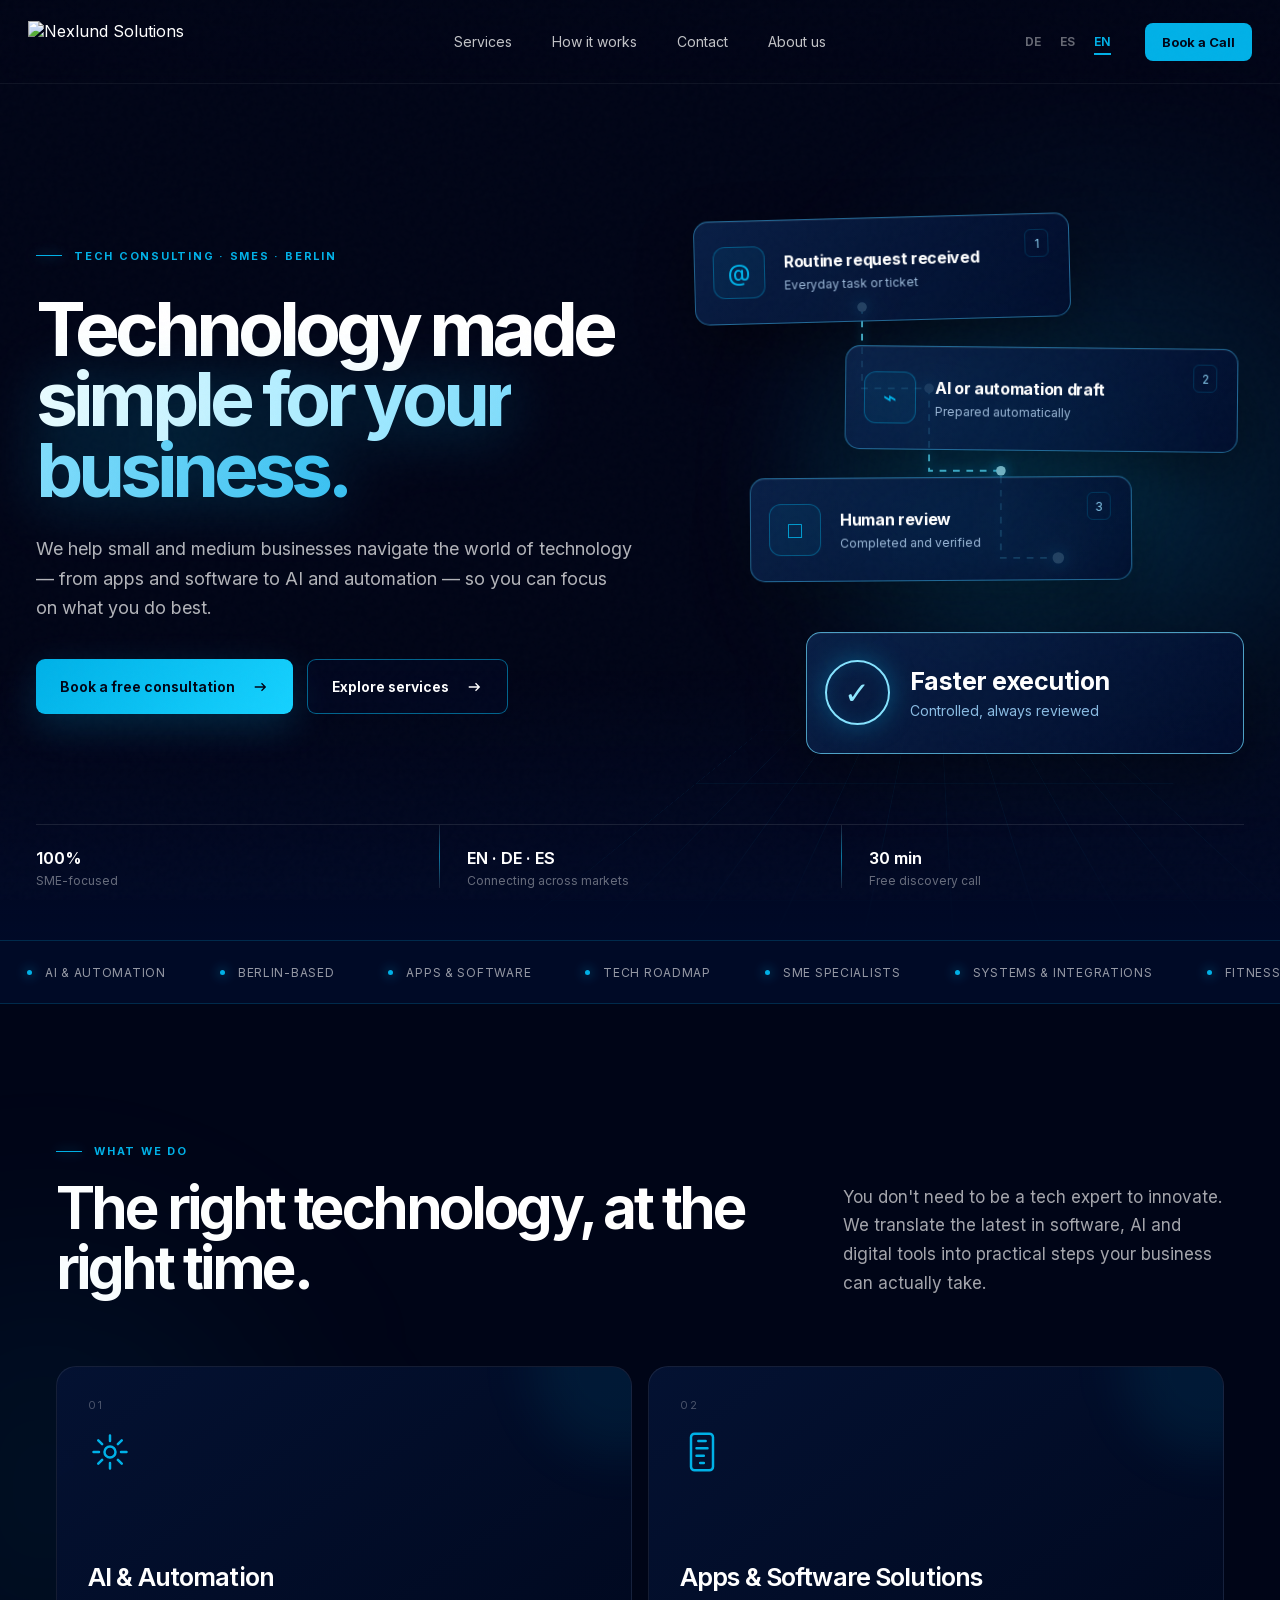
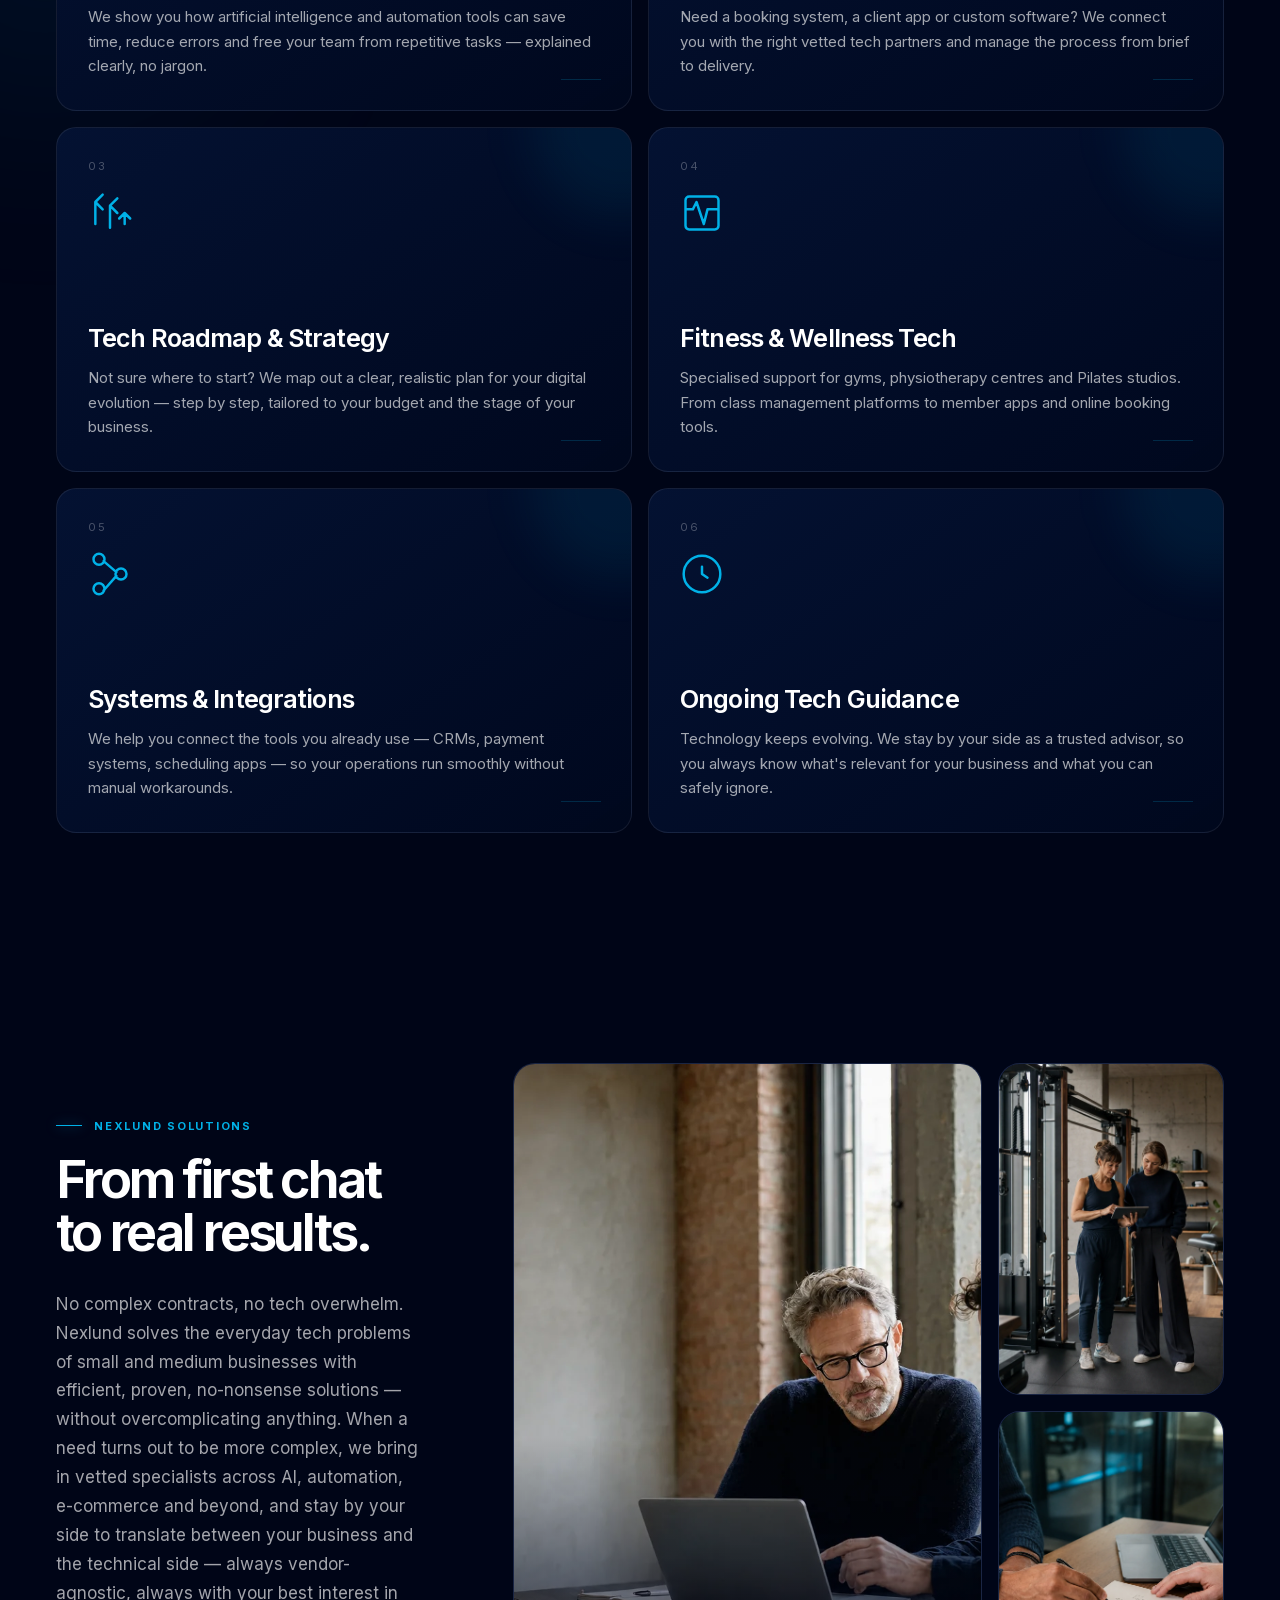
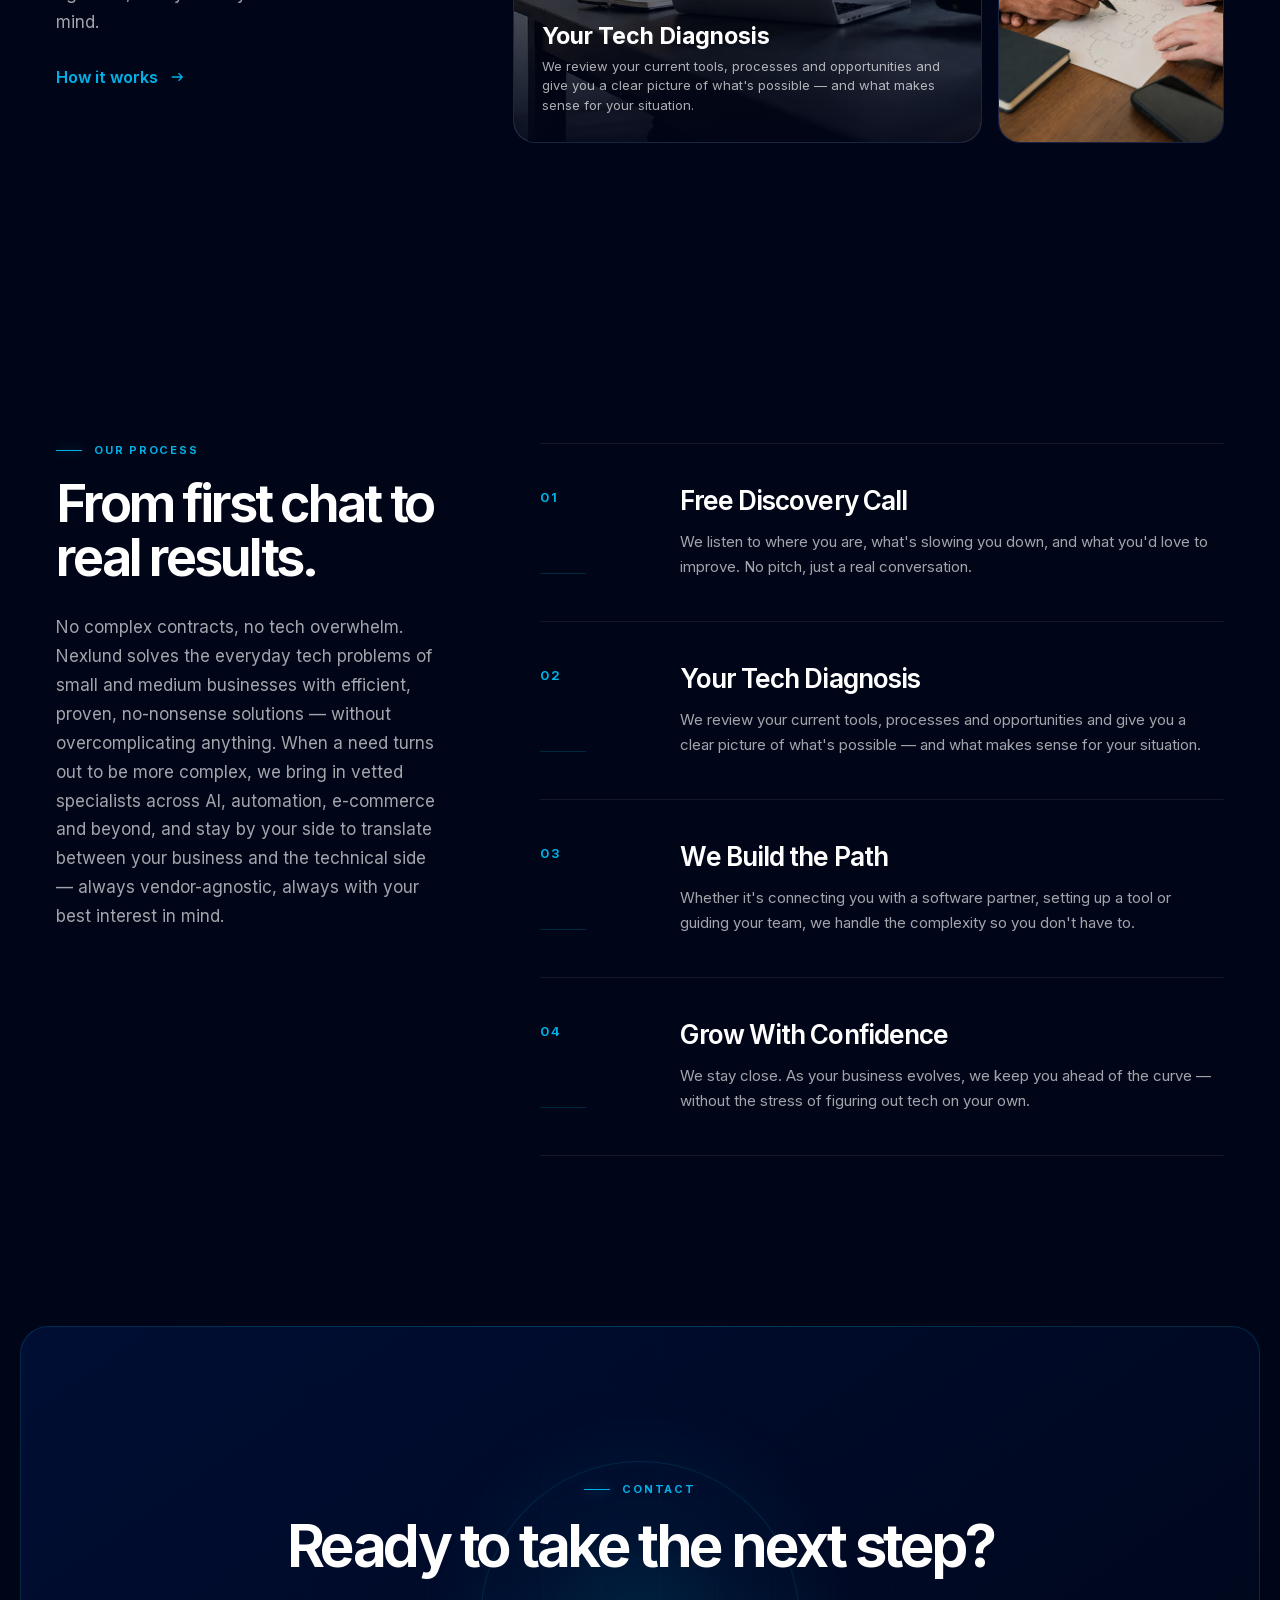
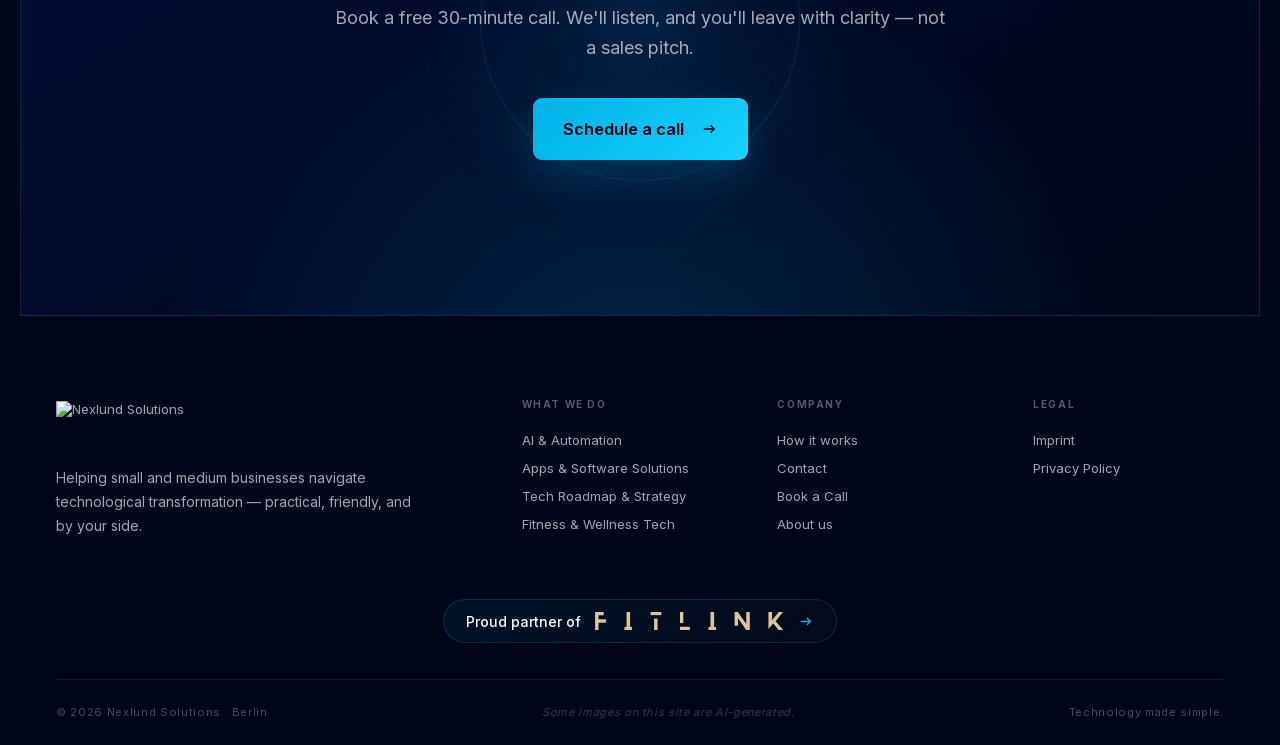
==== commit ac013d3e: "Repasar los textos en alemán e inglés - Los títulos de sección vuelven a la primera persona del sing" ====
--- a/en/index.html
+++ b/en/index.html
@@ -25,11 +25,11 @@
     <link rel="icon" href="/Images/Logo%20Nexlund.png" type="image/png" />
     <link rel="apple-touch-icon" href="/Images/Logo%20Nexlund.png" />
     <link rel="preload" href="/assets/fonts/inter-latin.woff2" as="font" type="font/woff2" crossorigin />
-    <link rel="stylesheet" href="/assets/site.css?v=4" />
-    <script type="module" src="/assets/site.js?v=4"></script>
+    <link rel="stylesheet" href="/assets/site.css?v=5" />
+    <script type="module" src="/assets/site.js?v=5"></script>
     <script type="application/ld+json">{"@context": "https://schema.org", "@graph": [{"@type": ["Organization", "ProfessionalService"], "@id": "https://nexlund.tech/#organization", "name": "Nexlund Solutions", "url": "https://nexlund.tech/en/", "logo": "https://nexlund.tech/Images/Logo%20Nexlund.png", "image": "https://nexlund.tech/Images/Logo%20Nexlund.png", "description": "Nexlund Solutions is a technology consultancy in Berlin for small and medium businesses: AI, automation, apps and software.", "email": "contact@nexlund.tech", "telephone": "+4915159457741", "vatID": "DE463036894", "areaServed": ["DE", "EU"], "availableLanguage": ["de", "es", "en"], "address": {"@type": "PostalAddress", "streetAddress": "Agricolastraße 25", "postalCode": "10555", "addressLocality": "Berlin", "addressCountry": "DE"}, "founder": {"@id": "https://nexlund.tech/#martin-saldano-krogslund"}}, {"@type": "Person", "@id": "https://nexlund.tech/#martin-saldano-krogslund", "name": "Martin Saldaño Krogslund", "jobTitle": "Founder of Nexlund Solutions", "url": "https://nexlund.tech/en/about/", "worksFor": {"@id": "https://nexlund.tech/#organization"}, "sameAs": ["https://fitlinkglobal.com"], "image": "https://nexlund.tech/assets/martin-saldano-krogslund.jpg"}, {"@type": "WebSite", "@id": "https://nexlund.tech/#website", "url": "https://nexlund.tech/en/", "name": "Nexlund Solutions", "inLanguage": "en", "publisher": {"@id": "https://nexlund.tech/#organization"}}]}</script>
   </head>
   <body>
-    <div id="root"><main><header class="site-header"><a class="brand" href="#home" aria-label="Nexlund home"><img alt="Nexlund Solutions" src="/Images/Logo Nexlund.png"></a><nav aria-label="Main navigation"><a href="#services">Services</a><a href="#how">How it works</a><a href="#contact">Contact</a><a href="/en/about/">About us</a></nav><div class="header-actions"><div class="language" aria-label="Language selector"><a class="" href="/" lang="de" hreflang="de">de</a><a class="" href="/es/" lang="es" hreflang="es">es</a><a class="active" href="/en/" aria-current="page" lang="en" hreflang="en">en</a></div><a class="nav-cta" href="#contact">Book a Call</a></div><button class="menu-button " aria-label="Toggle menu" aria-expanded="false"><i></i><i></i><i></i></button></header><div class="mobile-nav "><a href="#services">Services</a><a href="#how">How it works</a><a href="#contact">Contact</a><a href="/en/about/">About us</a><div class="language"><a class="" href="/" lang="de" hreflang="de">de</a><a class="" href="/es/" lang="es" hreflang="es">es</a><a class="active" href="/en/" aria-current="page" lang="en" hreflang="en">en</a></div></div><section class="hero" id="home"><div class="hero-grid"></div><div class="hero-copy"><div class="eyebrow"><span></span>Tech Consulting · SMEs · Berlin</div><h1>Technology made<br><strong>simple for your business.</strong></h1><p>We help small and medium businesses navigate the world of technology — from apps and software to AI and automation — so you can focus on what you do best.</p><div class="hero-actions"><a class="button primary" href="#contact">Book a free consultation<svg viewBox="0 0 24 24" aria-hidden="true"><path d="M5 12h14m-5-5 5 5-5 5"></path></svg></a><a class="button secondary" href="#services">Explore services<svg viewBox="0 0 24 24" aria-hidden="true"><path d="M5 12h14m-5-5 5 5-5 5"></path></svg></a></div></div><div class="workflow" aria-label="Example of a simple AI-assisted workflow"><div class="workflow-glow"></div><div class="flow-card flow-one"><span class="flow-icon">@</span><span><b>Routine request received</b><small>Everyday task or ticket</small></span><em>1</em></div><div class="flow-card flow-two"><span class="flow-icon">⌁</span><span><b>AI or automation draft</b><small>Prepared automatically</small></span><em>2</em></div><div class="flow-card flow-three"><span class="flow-icon">□</span><span><b>Human review</b><small>Completed and verified</small></span><em>3</em></div><div class="flow-card flow-result"><span class="result-check">✓</span><span><b>Faster execution</b><small>Controlled, always reviewed</small></span></div><svg class="flow-line" viewBox="0 0 430 470" aria-hidden="true"><path d="M115 70v85h70v86h75v91h60"></path><circle cx="115" cy="70" r="5"></circle><circle cx="185" cy="155" r="5"></circle><circle cx="260" cy="241" r="5"></circle><circle cx="320" cy="332" r="6"></circle></svg></div><div class="outcomes" aria-label="Highlights"><div><span>100%</span><small>SME-focused</small></div><div><span>EN · DE · ES</span><small>Connecting across markets</small></div><div><span>30 min</span><small>Free discovery call</small></div></div></section><div class="ticker" aria-hidden="true"><div><span><i></i>AI &amp; Automation</span><span><i></i>Berlin-based</span><span><i></i>Apps &amp; Software</span><span><i></i>Tech Roadmap</span><span><i></i>SME Specialists</span><span><i></i>Systems &amp; Integrations</span><span><i></i>Fitness &amp; Wellness Tech</span><span><i></i>No jargon</span><span><i></i>AI &amp; Automation</span><span><i></i>Berlin-based</span><span><i></i>Apps &amp; Software</span><span><i></i>Tech Roadmap</span></div></div><section class="section services-section" id="services"><div class="section-head"><div><div class="eyebrow"><span></span>What we do</div><h2>The right technology, at the right time.</h2></div><p>You don't need to be a tech expert to innovate. We translate the latest in software, AI and digital tools into practical steps your business can actually take.</p></div><div class="service-grid"><article class="service-card service-1"><span class="service-index">01</span><svg viewBox="0 0 24 24" aria-hidden="true"><path d="M12 3v3m0 12v3M3 12h3m12 0h3M5.6 5.6l2.1 2.1m8.6 8.6 2.1 2.1m0-12.8-2.1 2.1M7.7 16.3l-2.1 2.1M9 12a3 3 0 1 0 6 0 3 3 0 0 0-6 0Z"></path></svg><h3>AI &amp; Automation</h3><p>We show you how artificial intelligence and automation tools can save time, reduce errors and free your team from repetitive tasks — explained clearly, no jargon.</p><i class="card-line"></i></article><article class="service-card service-2"><span class="service-index">02</span><svg viewBox="0 0 24 24" aria-hidden="true"><path d="M8 2h8a2 2 0 0 1 2 2v16a2 2 0 0 1-2 2H8a2 2 0 0 1-2-2V4a2 2 0 0 1 2-2Zm2 4h4m-5 4h6m-6 4h4m-2 4h2"></path></svg><h3>Apps &amp; Software Solutions</h3><p>Need a booking system, a client app or custom software? We connect you with the right vetted tech partners and manage the process from brief to delivery.</p><i class="card-line"></i></article><article class="service-card service-3"><span class="service-index">03</span><svg viewBox="0 0 24 24" aria-hidden="true"><path d="M4 18V6m0 0 4 4M4 6l4-4m4 18V8m0 0 4 4m-4-4 4-4m4 14v-6m0 0-3 3m3-3 3 3"></path></svg><h3>Tech Roadmap &amp; Strategy</h3><p>Not sure where to start? We map out a clear, realistic plan for your digital evolution — step by step, tailored to your budget and the stage of your business.</p><i class="card-line"></i></article><article class="service-card service-4"><span class="service-index">04</span><svg viewBox="0 0 24 24" aria-hidden="true"><path d="M3 10h4l2-4 4 12 2-8h6M5 21h14a2 2 0 0 0 2-2V5a2 2 0 0 0-2-2H5a2 2 0 0 0-2 2v14a2 2 0 0 0 2 2Z"></path></svg><h3>Fitness &amp; Wellness Tech</h3><p>Specialized support for gyms, physiotherapy centers and Pilates studios. From class management platforms to member apps and online booking tools.</p><i class="card-line"></i></article><article class="service-card service-5"><span class="service-index">05</span><svg viewBox="0 0 24 24" aria-hidden="true"><path d="M6 7a3 3 0 1 0 0-6 3 3 0 0 0 0 6Zm12 8a3 3 0 1 0 0-6 3 3 0 0 0 0 6ZM6 23a3 3 0 1 0 0-6 3 3 0 0 0 0 6Zm2.5-18 7 6m-7 10 7-8"></path></svg><h3>Systems &amp; Integrations</h3><p>We help you connect the tools you already use — CRMs, payment systems, scheduling apps — so your operations run smoothly without manual workarounds.</p><i class="card-line"></i></article><article class="service-card service-6"><span class="service-index">06</span><svg viewBox="0 0 24 24" aria-hidden="true"><path d="M12 22a10 10 0 1 0 0-20 10 10 0 0 0 0 20Zm0-14v4l3 2"></path></svg><h3>Ongoing Tech Guidance</h3><p>Technology keeps evolving. We stay by your side as a trusted advisor, so you always know what's relevant for your business and what you can safely ignore.</p><i class="card-line"></i></article></div></section><section class="story-section"><div class="story-copy"><div class="eyebrow"><span></span>Nexlund Solutions</div><h2>From first chat to real results.</h2><p>No complex contracts, no tech overwhelm. Nexlund solves the everyday tech problems of small and medium businesses with efficient, proven, no-nonsense solutions — without overcomplicating anything. When a need turns out to be more complex, we bring in vetted specialists across AI, automation, e-commerce and beyond, and stay by your side to translate between your business and the technical side — always vendor-agnostic, always with your best interest in mind.</p><a class="text-link" href="#how">How it works<svg viewBox="0 0 24 24" aria-hidden="true"><path d="M5 12h14m-5-5 5 5-5 5"></path></svg></a></div><div class="photo-grid"><figure class="photo-main"><img loading="lazy" decoding="async" alt="Small-business owner and technology advisor collaborating" src="/assets/story-1.webp"><figcaption><b>Your Tech Diagnosis</b><span>We review your current tools, processes and opportunities and give you a clear picture of what's possible — and what makes sense for your situation.</span></figcaption></figure><figure class="photo-small photo-fitness"><img loading="lazy" decoding="async" alt="Fitness business owner reviewing a digital solution" src="/assets/story-2.webp"></figure><figure class="photo-small photo-detail"><img loading="lazy" decoding="async" alt="Mapping a simple business workflow" src="/assets/story-3.webp"></figure></div></section><section class="section process-section" id="how"><div class="process-title"><div class="eyebrow"><span></span>Our process</div><h2>From first chat to real results.</h2><p>No complex contracts, no tech overwhelm. Nexlund solves the everyday tech problems of small and medium businesses with efficient, proven, no-nonsense solutions — without overcomplicating anything. When a need turns out to be more complex, we bring in vetted specialists across AI, automation, e-commerce and beyond, and stay by your side to translate between your business and the technical side — always vendor-agnostic, always with your best interest in mind.</p></div><div class="process-list"><article><div class="step-marker"><span>01</span><i></i></div><div><h3>Free Discovery Call</h3><p>We listen to where you are, what's slowing you down, and what you'd love to improve. No pitch, just a real conversation.</p></div></article><article><div class="step-marker"><span>02</span><i></i></div><div><h3>Your Tech Diagnosis</h3><p>We review your current tools, processes and opportunities and give you a clear picture of what's possible — and what makes sense for your situation.</p></div></article><article><div class="step-marker"><span>03</span><i></i></div><div><h3>We Build the Path</h3><p>Whether it's connecting you with a software partner, setting up a tool or guiding your team, we handle the complexity so you don't have to.</p></div></article><article><div class="step-marker"><span>04</span><i></i></div><div><h3>Grow With Confidence</h3><p>We stay close. As your business evolves, we keep you ahead of the curve — without the stress of figuring out tech on your own.</p></div></article></div></section><section class="cta-section" id="contact"><div class="cta-orb"></div><div class="eyebrow"><span></span>Contact</div><h2>Ready to take the next step?</h2><p>Book a free 30-minute call. We'll listen, and you'll leave with clarity — not a sales pitch.</p><a class="button primary large" href="https://calendly.com/martinus-sk/nexlund" target="_blank" rel="noopener">Schedule a call<svg viewBox="0 0 24 24" aria-hidden="true"><path d="M5 12h14m-5-5 5 5-5 5"></path></svg></a></section><footer><div class="footer-main"><div><a class="brand" href="#home" aria-label="Nexlund home"><img alt="Nexlund Solutions" src="/Images/Logo Nexlund.png"></a><p>Helping small and medium businesses navigate technological transformation — practical, friendly, and by your side.</p></div><div><b>What we do</b><a href="#services">AI &amp; Automation</a><a href="#services">Apps &amp; Software Solutions</a><a href="#services">Tech Roadmap &amp; Strategy</a><a href="#services">Fitness &amp; Wellness Tech</a></div><div><b>Company</b><a href="#how">How it works</a><a href="#contact">Contact</a><a href="#contact">Book a Call</a><a href="/en/about/">About us</a></div><div><b>Legal</b><button>Imprint</button><button>Privacy Policy</button></div></div><a class="partner-badge" href="https://fitlinkglobal.com" target="_blank" rel="noopener"><span>Proud partner of</span><img class="partner-logo" src="/assets/fitlink-wordmark.webp" alt="FitLink Global Solutions" width="667" height="64" loading="lazy" decoding="async"><svg viewBox="0 0 24 24" aria-hidden="true"><path d="M5 12h14m-5-5 5 5-5 5"></path></svg></a><div class="footer-bottom"><span>© 2026 Nexlund Solutions · Berlin</span><span>Some images on this site are AI-generated.</span><span>Technology made simple.</span></div></footer></main></div>
+    <div id="root"><main><header class="site-header"><a class="brand" href="#home" aria-label="Nexlund home"><img alt="Nexlund Solutions" src="/Images/Logo Nexlund.png"></a><nav aria-label="Main navigation"><a href="#services">Services</a><a href="#how">How it works</a><a href="#contact">Contact</a><a href="/en/about/">About us</a></nav><div class="header-actions"><div class="language" aria-label="Language selector"><a class="" href="/" lang="de" hreflang="de">de</a><a class="" href="/es/" lang="es" hreflang="es">es</a><a class="active" href="/en/" aria-current="page" lang="en" hreflang="en">en</a></div><a class="nav-cta" href="#contact">Book a Call</a></div><button class="menu-button " aria-label="Toggle menu" aria-expanded="false"><i></i><i></i><i></i></button></header><div class="mobile-nav "><a href="#services">Services</a><a href="#how">How it works</a><a href="#contact">Contact</a><a href="/en/about/">About us</a><div class="language"><a class="" href="/" lang="de" hreflang="de">de</a><a class="" href="/es/" lang="es" hreflang="es">es</a><a class="active" href="/en/" aria-current="page" lang="en" hreflang="en">en</a></div></div><section class="hero" id="home"><div class="hero-grid"></div><div class="hero-copy"><div class="eyebrow"><span></span>Tech Consulting · SMEs · Berlin</div><h1>Technology made<br><strong>simple for your business.</strong></h1><p>We help small and medium businesses navigate the world of technology — from apps and software to AI and automation — so you can focus on what you do best.</p><div class="hero-actions"><a class="button primary" href="#contact">Book a free consultation<svg viewBox="0 0 24 24" aria-hidden="true"><path d="M5 12h14m-5-5 5 5-5 5"></path></svg></a><a class="button secondary" href="#services">Explore services<svg viewBox="0 0 24 24" aria-hidden="true"><path d="M5 12h14m-5-5 5 5-5 5"></path></svg></a></div></div><div class="workflow" aria-label="Example of a simple AI-assisted workflow"><div class="workflow-glow"></div><div class="flow-card flow-one"><span class="flow-icon">@</span><span><b>Routine request received</b><small>Everyday task or ticket</small></span><em>1</em></div><div class="flow-card flow-two"><span class="flow-icon">⌁</span><span><b>AI or automation draft</b><small>Prepared automatically</small></span><em>2</em></div><div class="flow-card flow-three"><span class="flow-icon">□</span><span><b>Human review</b><small>Completed and verified</small></span><em>3</em></div><div class="flow-card flow-result"><span class="result-check">✓</span><span><b>Faster execution</b><small>Controlled, always reviewed</small></span></div><svg class="flow-line" viewBox="0 0 430 470" aria-hidden="true"><path d="M115 70v85h70v86h75v91h60"></path><circle cx="115" cy="70" r="5"></circle><circle cx="185" cy="155" r="5"></circle><circle cx="260" cy="241" r="5"></circle><circle cx="320" cy="332" r="6"></circle></svg></div><div class="outcomes" aria-label="Highlights"><div><span>100%</span><small>SME-focused</small></div><div><span>EN · DE · ES</span><small>Connecting across markets</small></div><div><span>30 min</span><small>Free discovery call</small></div></div></section><div class="ticker" aria-hidden="true"><div><span><i></i>AI &amp; Automation</span><span><i></i>Berlin-based</span><span><i></i>Apps &amp; Software</span><span><i></i>Tech Roadmap</span><span><i></i>SME Specialists</span><span><i></i>Systems &amp; Integrations</span><span><i></i>Fitness &amp; Wellness Tech</span><span><i></i>No jargon</span><span><i></i>AI &amp; Automation</span><span><i></i>Berlin-based</span><span><i></i>Apps &amp; Software</span><span><i></i>Tech Roadmap</span></div></div><section class="section services-section" id="services"><div class="section-head"><div><div class="eyebrow"><span></span>What we do</div><h2>The right technology, at the right time.</h2></div><p>You don't need to be a tech expert to innovate. We translate the latest in software, AI and digital tools into practical steps your business can actually take.</p></div><div class="service-grid"><article class="service-card service-1"><span class="service-index">01</span><svg viewBox="0 0 24 24" aria-hidden="true"><path d="M12 3v3m0 12v3M3 12h3m12 0h3M5.6 5.6l2.1 2.1m8.6 8.6 2.1 2.1m0-12.8-2.1 2.1M7.7 16.3l-2.1 2.1M9 12a3 3 0 1 0 6 0 3 3 0 0 0-6 0Z"></path></svg><h3>AI &amp; Automation</h3><p>We show you how artificial intelligence and automation tools can save time, reduce errors and free your team from repetitive tasks — explained clearly, no jargon.</p><i class="card-line"></i></article><article class="service-card service-2"><span class="service-index">02</span><svg viewBox="0 0 24 24" aria-hidden="true"><path d="M8 2h8a2 2 0 0 1 2 2v16a2 2 0 0 1-2 2H8a2 2 0 0 1-2-2V4a2 2 0 0 1 2-2Zm2 4h4m-5 4h6m-6 4h4m-2 4h2"></path></svg><h3>Apps &amp; Software Solutions</h3><p>Need a booking system, a client app or custom software? We connect you with the right vetted tech partners and manage the process from brief to delivery.</p><i class="card-line"></i></article><article class="service-card service-3"><span class="service-index">03</span><svg viewBox="0 0 24 24" aria-hidden="true"><path d="M4 18V6m0 0 4 4M4 6l4-4m4 18V8m0 0 4 4m-4-4 4-4m4 14v-6m0 0-3 3m3-3 3 3"></path></svg><h3>Tech Roadmap &amp; Strategy</h3><p>Not sure where to start? We map out a clear, realistic plan for your digital evolution — step by step, tailored to your budget and the stage of your business.</p><i class="card-line"></i></article><article class="service-card service-4"><span class="service-index">04</span><svg viewBox="0 0 24 24" aria-hidden="true"><path d="M3 10h4l2-4 4 12 2-8h6M5 21h14a2 2 0 0 0 2-2V5a2 2 0 0 0-2-2H5a2 2 0 0 0-2 2v14a2 2 0 0 0 2 2Z"></path></svg><h3>Fitness &amp; Wellness Tech</h3><p>Specialised support for gyms, physiotherapy centres and Pilates studios. From class management platforms to member apps and online booking tools.</p><i class="card-line"></i></article><article class="service-card service-5"><span class="service-index">05</span><svg viewBox="0 0 24 24" aria-hidden="true"><path d="M6 7a3 3 0 1 0 0-6 3 3 0 0 0 0 6Zm12 8a3 3 0 1 0 0-6 3 3 0 0 0 0 6ZM6 23a3 3 0 1 0 0-6 3 3 0 0 0 0 6Zm2.5-18 7 6m-7 10 7-8"></path></svg><h3>Systems &amp; Integrations</h3><p>We help you connect the tools you already use — CRMs, payment systems, scheduling apps — so your operations run smoothly without manual workarounds.</p><i class="card-line"></i></article><article class="service-card service-6"><span class="service-index">06</span><svg viewBox="0 0 24 24" aria-hidden="true"><path d="M12 22a10 10 0 1 0 0-20 10 10 0 0 0 0 20Zm0-14v4l3 2"></path></svg><h3>Ongoing Tech Guidance</h3><p>Technology keeps evolving. We stay by your side as a trusted advisor, so you always know what's relevant for your business and what you can safely ignore.</p><i class="card-line"></i></article></div></section><section class="story-section"><div class="story-copy"><div class="eyebrow"><span></span>Nexlund Solutions</div><h2>From first chat to real results.</h2><p>No complex contracts, no tech overwhelm. Nexlund solves the everyday tech problems of small and medium businesses with efficient, proven, no-nonsense solutions — without overcomplicating anything. When a need turns out to be more complex, we bring in vetted specialists across AI, automation, e-commerce and beyond, and stay by your side to translate between your business and the technical side — always vendor-agnostic, always with your best interest in mind.</p><a class="text-link" href="#how">How it works<svg viewBox="0 0 24 24" aria-hidden="true"><path d="M5 12h14m-5-5 5 5-5 5"></path></svg></a></div><div class="photo-grid"><figure class="photo-main"><img loading="lazy" decoding="async" alt="Small-business owner and technology advisor collaborating" src="/assets/story-1.webp"><figcaption><b>Your Tech Diagnosis</b><span>We review your current tools, processes and opportunities and give you a clear picture of what's possible — and what makes sense for your situation.</span></figcaption></figure><figure class="photo-small photo-fitness"><img loading="lazy" decoding="async" alt="Fitness business owner reviewing a digital solution" src="/assets/story-2.webp"></figure><figure class="photo-small photo-detail"><img loading="lazy" decoding="async" alt="Mapping a simple business workflow" src="/assets/story-3.webp"></figure></div></section><section class="section process-section" id="how"><div class="process-title"><div class="eyebrow"><span></span>Our process</div><h2>From first chat to real results.</h2><p>No complex contracts, no tech overwhelm. Nexlund solves the everyday tech problems of small and medium businesses with efficient, proven, no-nonsense solutions — without overcomplicating anything. When a need turns out to be more complex, we bring in vetted specialists across AI, automation, e-commerce and beyond, and stay by your side to translate between your business and the technical side — always vendor-agnostic, always with your best interest in mind.</p></div><div class="process-list"><article><div class="step-marker"><span>01</span><i></i></div><div><h3>Free Discovery Call</h3><p>We listen to where you are, what's slowing you down, and what you'd love to improve. No pitch, just a real conversation.</p></div></article><article><div class="step-marker"><span>02</span><i></i></div><div><h3>Your Tech Diagnosis</h3><p>We review your current tools, processes and opportunities and give you a clear picture of what's possible — and what makes sense for your situation.</p></div></article><article><div class="step-marker"><span>03</span><i></i></div><div><h3>We Build the Path</h3><p>Whether it's connecting you with a software partner, setting up a tool or guiding your team, we handle the complexity so you don't have to.</p></div></article><article><div class="step-marker"><span>04</span><i></i></div><div><h3>Grow With Confidence</h3><p>We stay close. As your business evolves, we keep you ahead of the curve — without the stress of figuring out tech on your own.</p></div></article></div></section><section class="cta-section" id="contact"><div class="cta-orb"></div><div class="eyebrow"><span></span>Contact</div><h2>Ready to take the next step?</h2><p>Book a free 30-minute call. We'll listen, and you'll leave with clarity — not a sales pitch.</p><a class="button primary large" href="https://calendly.com/martinus-sk/nexlund" target="_blank" rel="noopener">Schedule a call<svg viewBox="0 0 24 24" aria-hidden="true"><path d="M5 12h14m-5-5 5 5-5 5"></path></svg></a></section><footer><div class="footer-main"><div><a class="brand" href="#home" aria-label="Nexlund home"><img alt="Nexlund Solutions" src="/Images/Logo Nexlund.png"></a><p>Helping small and medium businesses navigate technological transformation — practical, friendly, and by your side.</p></div><div><b>What we do</b><a href="#services">AI &amp; Automation</a><a href="#services">Apps &amp; Software Solutions</a><a href="#services">Tech Roadmap &amp; Strategy</a><a href="#services">Fitness &amp; Wellness Tech</a></div><div><b>Company</b><a href="#how">How it works</a><a href="#contact">Contact</a><a href="#contact">Book a Call</a><a href="/en/about/">About us</a></div><div><b>Legal</b><button>Imprint</button><button>Privacy Policy</button></div></div><a class="partner-badge" href="https://fitlinkglobal.com" target="_blank" rel="noopener"><span>Proud partner of</span><img class="partner-logo" src="/assets/fitlink-wordmark.webp" alt="FitLink Global Solutions" width="667" height="64" loading="lazy" decoding="async"><svg viewBox="0 0 24 24" aria-hidden="true"><path d="M5 12h14m-5-5 5 5-5 5"></path></svg></a><div class="footer-bottom"><span>© 2026 Nexlund Solutions · Berlin</span><span>Some images on this site are AI-generated.</span><span>Technology made simple.</span></div></footer></main></div>
   </body>
 </html>
